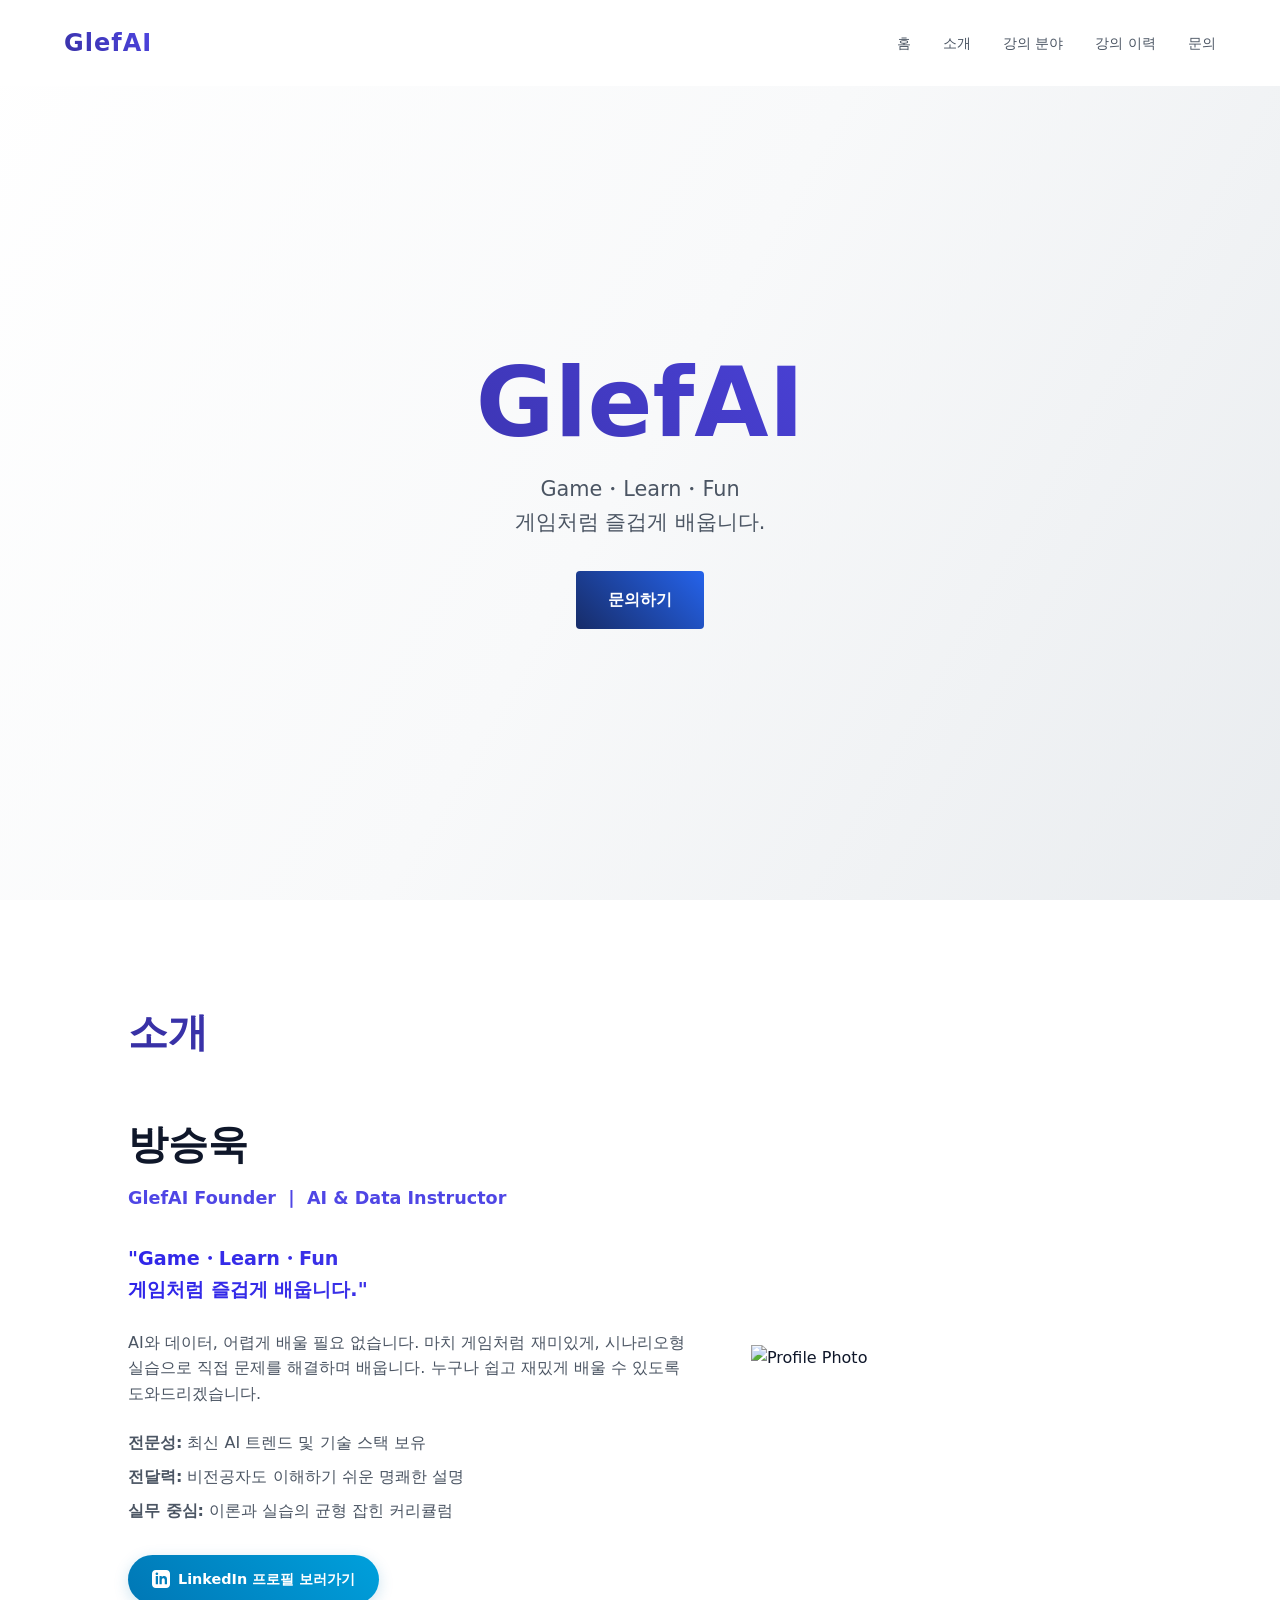
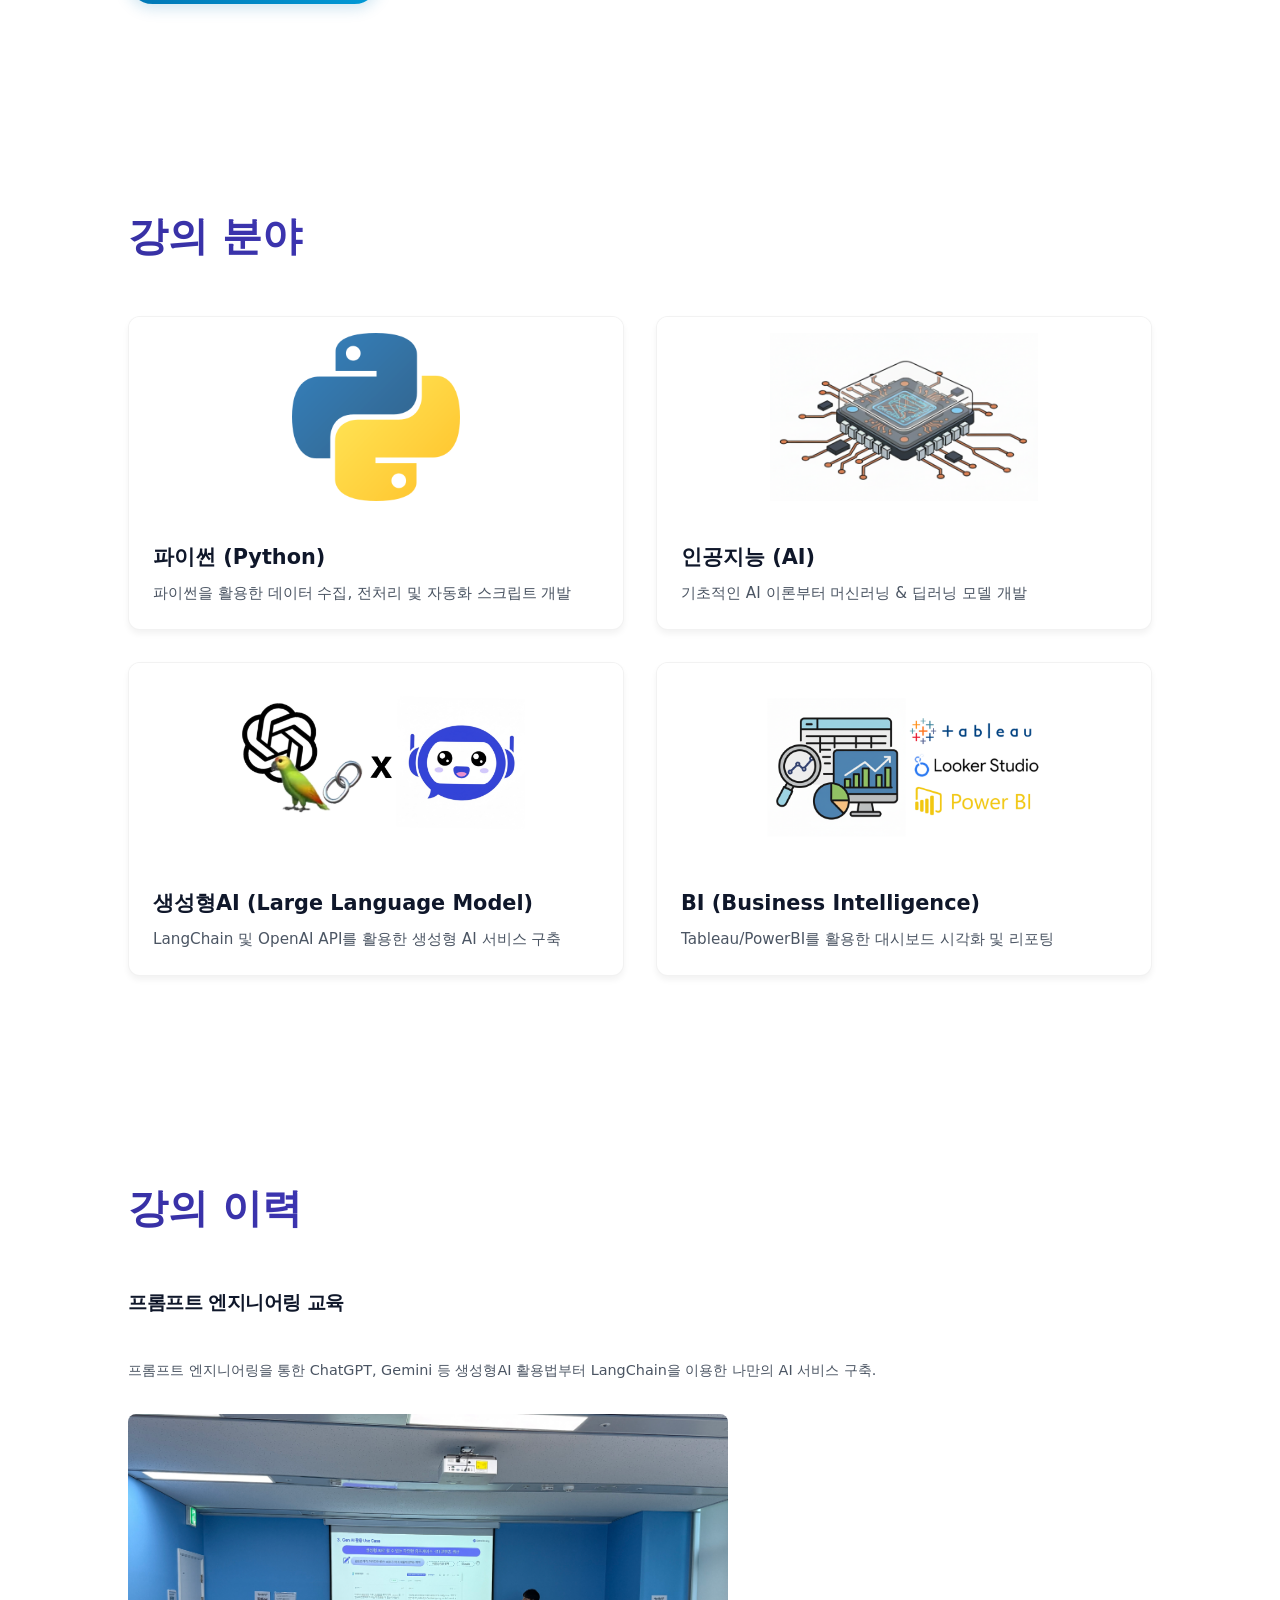
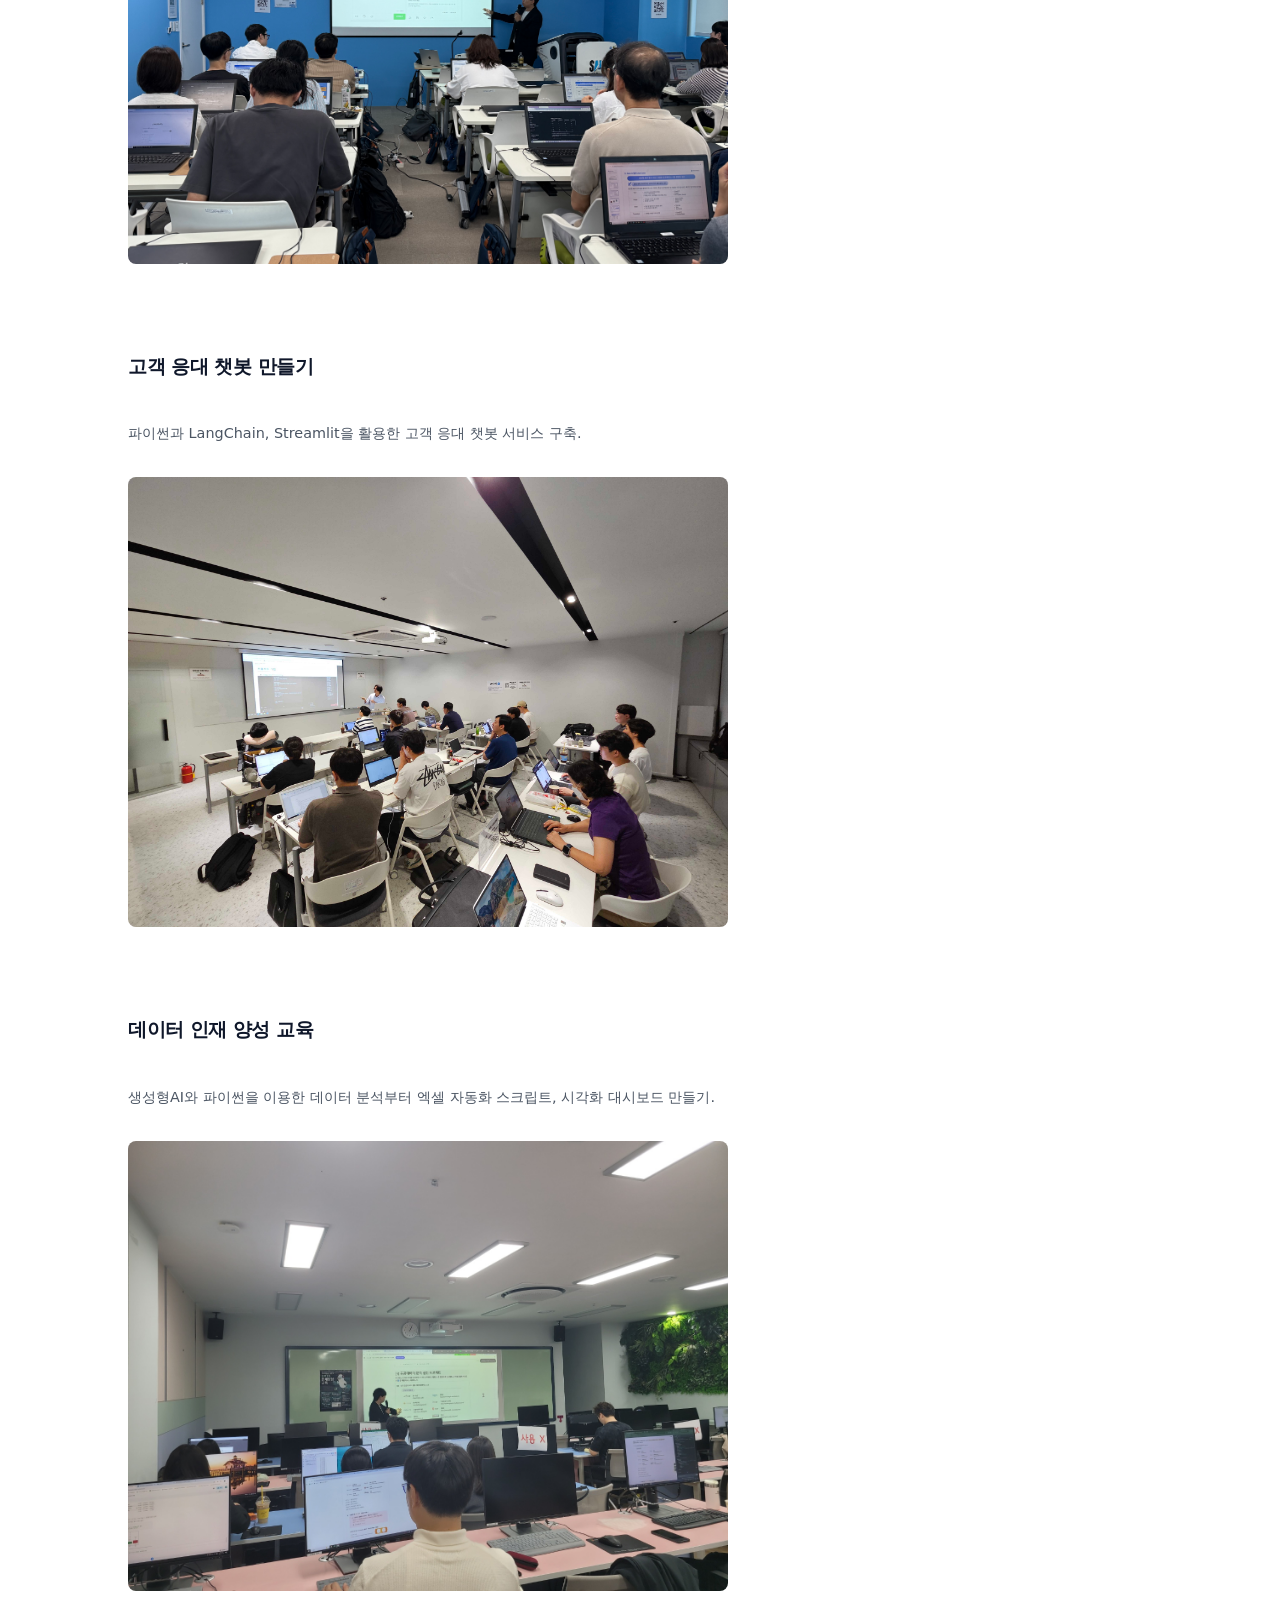
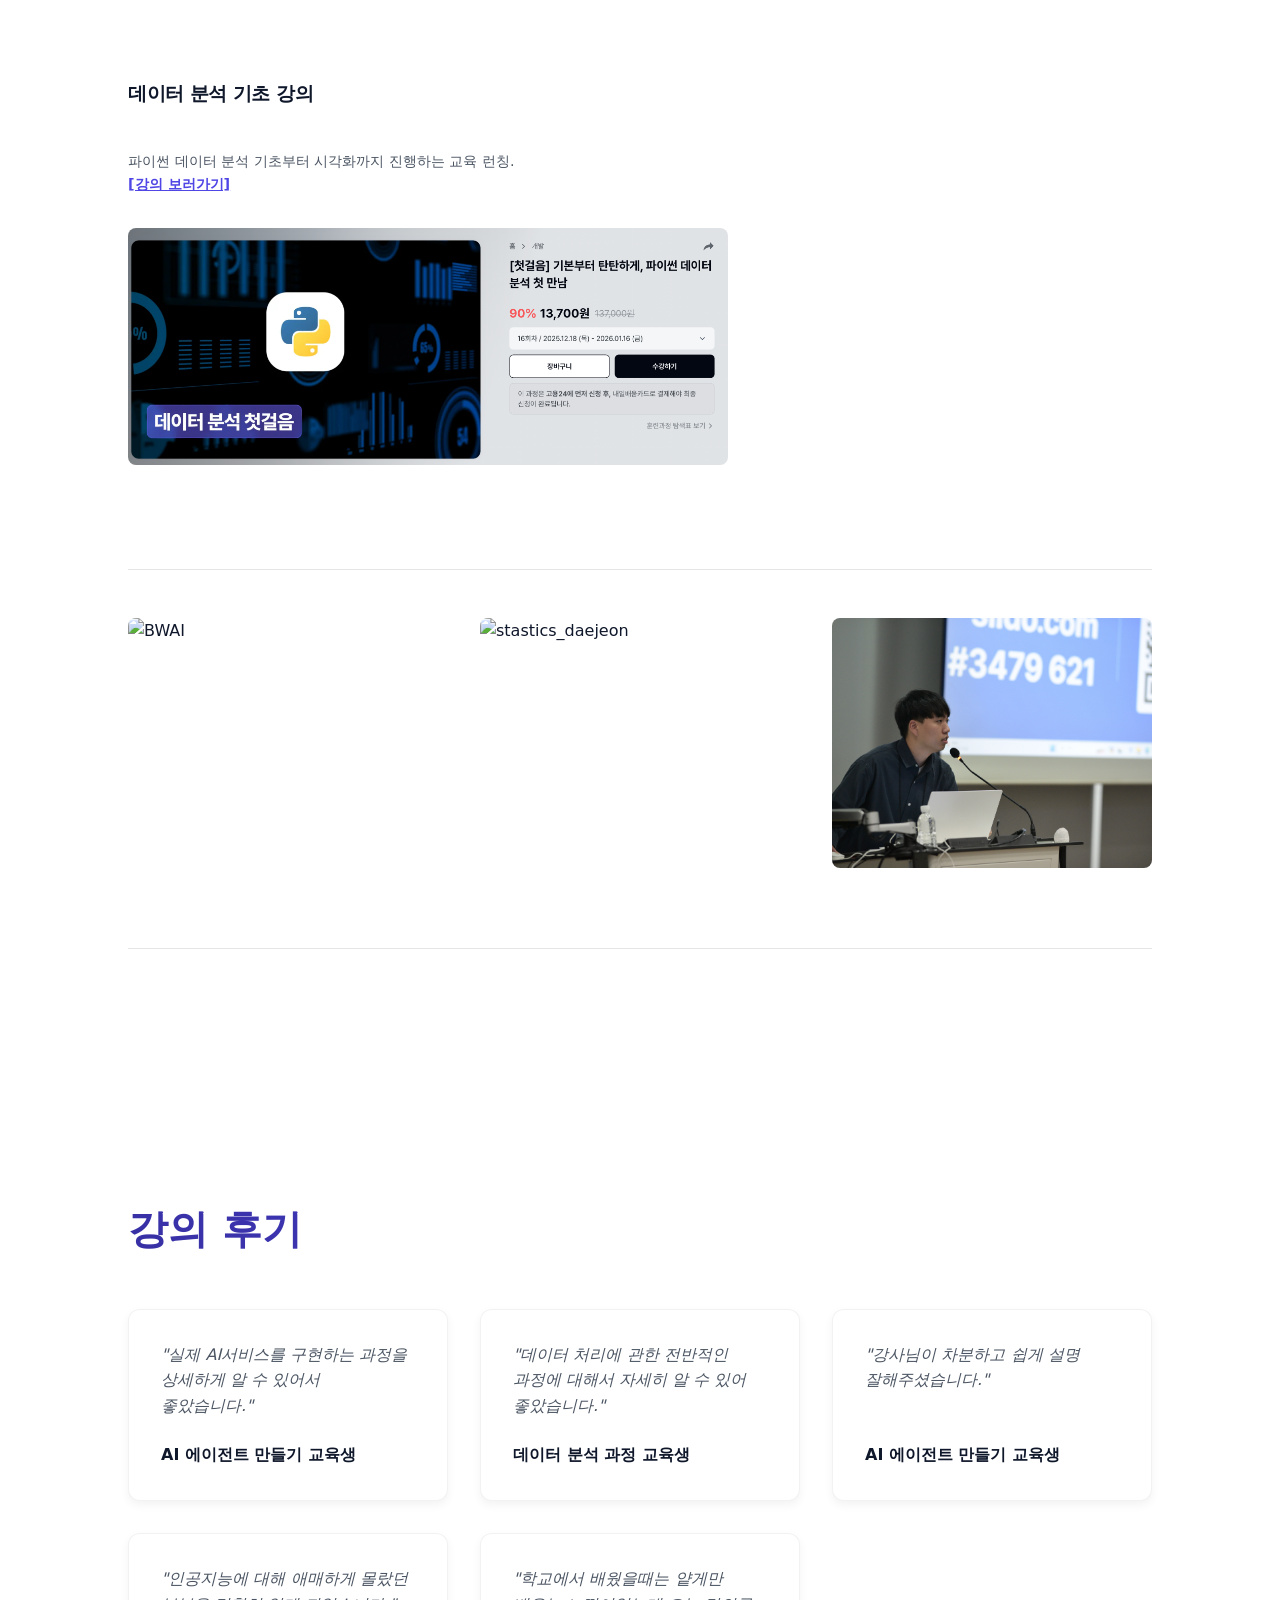
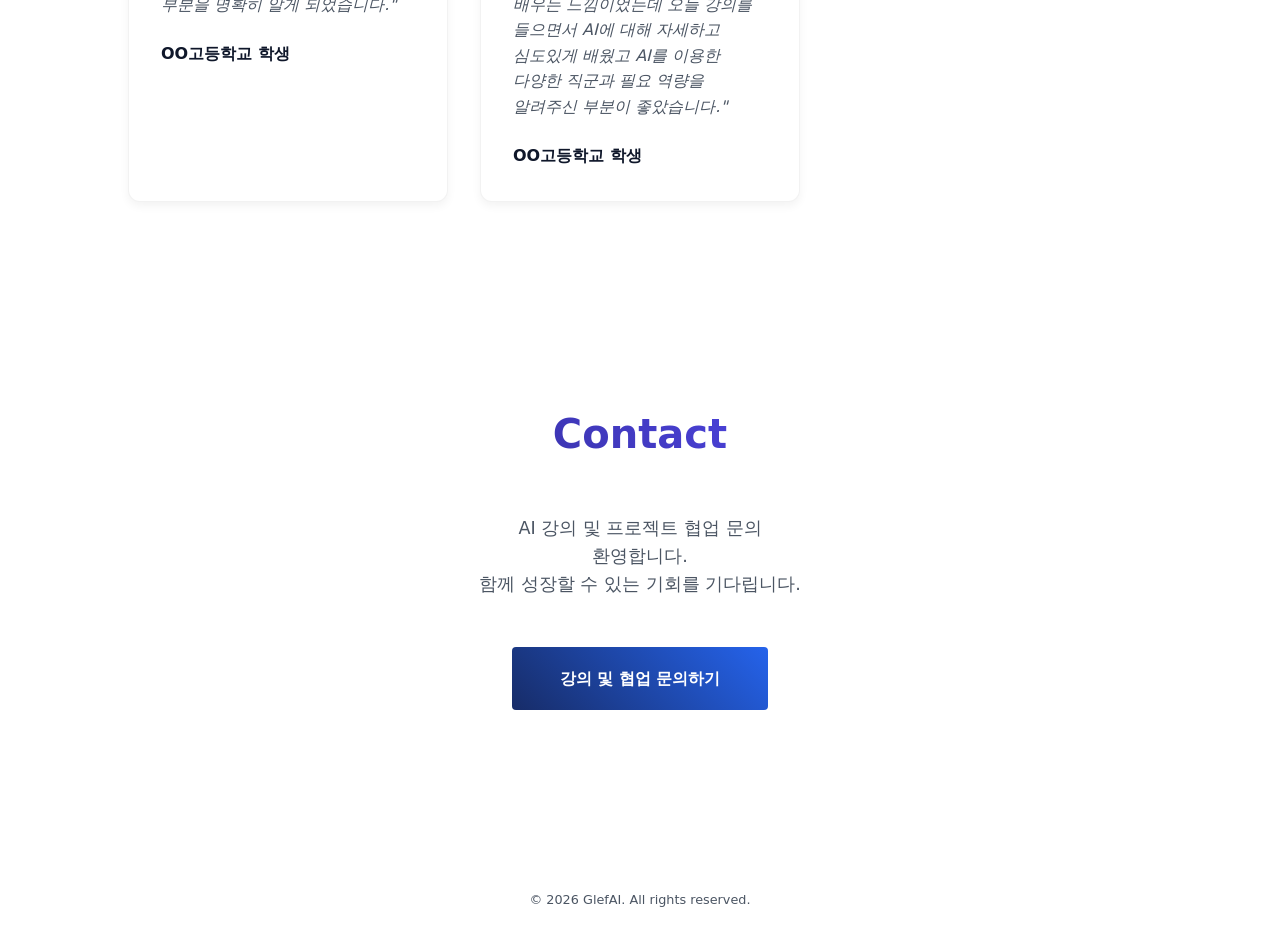
==== index.html @ 9a90dff4 "add GA" ====
<!DOCTYPE html>
<html lang="ko">

<head>
    <!-- Google Tag Manager -->
    <script>(function (w, d, s, l, i) {
            w[l] = w[l] || []; w[l].push({
                'gtm.start':
                    new Date().getTime(), event: 'gtm.js'
            }); var f = d.getElementsByTagName(s)[0],
                j = d.createElement(s), dl = l != 'dataLayer' ? '&l=' + l : ''; j.async = true; j.src =
                    'https://www.googletagmanager.com/gtm.js?id=' + i + dl; f.parentNode.insertBefore(j, f);
        })(window, document, 'script', 'dataLayer', 'GTM-KZHPDB22');</script>
    <!-- End Google Tag Manager -->
    <meta charset="UTF-8">
    <meta name="viewport" content="width=device-width, initial-scale=1.0">
    <meta name="description" content="Portfolio of a Creative Developer">
    <title>GlefAI</title>
    <link rel="stylesheet" as="style" crossorigin
        href="https://cdn.jsdelivr.net/gh/orioncactus/pretendard@v1.3.9/dist/web/static/pretendard.min.css" />
    <link rel="stylesheet" href="style.css">
</head>

<body>
    <!-- Google Tag Manager (noscript) -->
    <noscript><iframe src="https://www.googletagmanager.com/ns.html?id=GTM-KZHPDB22" height="0" width="0"
            style="display:none;visibility:hidden"></iframe></noscript>
    <!-- End Google Tag Manager (noscript) -->
    <nav class="navbar">
        <a href="#home" class="logo">GlefAI</a>
        <ul class="nav-links">
            <li><a href="#home">홈</a></li>
            <li><a href="#about">소개</a></li>
            <li><a href="#expertise">강의 분야</a></li>
            <li><a href="#courses">강의 이력</a></li>
            <li><a href="#contact">문의</a></li>
        </ul>
        <div class="hamburger">
            <span></span>
            <span></span>
            <span></span>
        </div>
    </nav>

    <!-- 1. Hero Section -->
    <header id="home" class="hero">
        <div class="hero-content">
            <!-- <span class="greeting">Welcome to GlefAI</span> -->
            <h1 class="name" style="font-size: clamp(3.5rem, 8vw, 6rem);">GlefAI</h1>
            <p class="tagline">Game・Learn・Fun<br>게임처럼 즐겁게 배웁니다.</p>
            <div class="hero-buttons">
                <a href="#contact" class="cta-button">문의하기</a>
            </div>
        </div>
    </header>

    <!-- 2. About Me -->
    <section id="about" class="section about">
        <div class="container">
            <h2 class="section-title">소개</h2>
            <div class="about-content">
                <div class="about-text">
                    <h3 style="font-size: 2.5rem; color: var(--text-color); margin-bottom: 0.5rem;">방승욱</h3>
                    <p style="color: var(--accent-color); font-weight: 600; font-size: 1.1rem; margin-bottom: 2rem;">
                        GlefAI Founder &nbsp;|&nbsp; AI & Data Instructor</p>
                    <p class="highlight">"Game・Learn・Fun<br>게임처럼 즐겁게 배웁니다."</p>
                    <p>AI와 데이터, 어렵게 배울 필요 없습니다. 마치 게임처럼 재미있게, 시나리오형 실습으로 직접 문제를 해결하며 배웁니다. 누구나 쉽고 재밌게 배울 수 있도록 도와드리겠습니다.
                    </p>
                    <ul class="strengths-list">
                        <li><strong>전문성:</strong> 최신 AI 트렌드 및 기술 스택 보유</li>
                        <li><strong>전달력:</strong> 비전공자도 이해하기 쉬운 명쾌한 설명</li>
                        <li><strong>실무 중심:</strong> 이론과 실습의 균형 잡힌 커리큘럼</li>
                    </ul>
                    <div style="margin-top: 2rem;">
                        <a href="https://www.linkedin.com/in/seung-uk-bang-6b744a2b3" target="_blank"
                            rel="noopener noreferrer" class="linkedin-btn">
                            <svg xmlns="http://www.w3.org/2000/svg" width="18" height="18" viewBox="0 0 24 24"
                                fill="currentColor">
                                <path
                                    d="M19 0h-14c-2.761 0-5 2.239-5 5v14c0 2.761 2.239 5 5 5h14c2.762 0 5-2.239 5-5v-14c0-2.761-2.238-5-5-5zm-11 19h-3v-11h3v11zm-1.5-12.268c-.966 0-1.75-.79-1.75-1.764s.784-1.764 1.75-1.764 1.75.79 1.75 1.764-.783 1.764-1.75 1.764zm13.5 12.268h-3v-5.604c0-3.368-4-3.113-4 0v5.604h-3v-11h3v1.765c1.396-2.586 7-2.777 7 2.476v6.759z" />
                            </svg>
                            LinkedIn 프로필 보러가기
                        </a>
                    </div>
                </div>
                <div class="about-profile-visual">
                    <img src="./images/profile.png" alt="Profile Photo" class="about-profile-photo">
                </div>
            </div>
        </div>
    </section>

    <!-- 3. Expertise / Skills -->
    <section id="expertise" class="section expertise">
        <div class="container">
            <h2 class="section-title">강의 분야</h2>
            <div class="expertise-grid">
                <div class="expertise-card">
                    <div class="expertise-image">
                        <img src="./images/python.png" alt="Python Icon" class="expertise-img">
                    </div>
                    <div class="expertise-content">
                        <h3>파이썬 (Python)</h3>
                        <p>파이썬을 활용한 데이터 수집, 전처리 및 자동화 스크립트 개발</p>
                    </div>
                </div>
                <div class="expertise-card">
                    <div class="expertise-image">
                        <img src="./images/ai.png" alt="AI Icon" class="expertise-img3">
                    </div>
                    <div class="expertise-content">
                        <h3>인공지능 (AI)</h3>
                        <p>기초적인 AI 이론부터 머신러닝 & 딥러닝 모델 개발</p>
                    </div>
                </div>
                <div class="expertise-card">
                    <div class="expertise-image">
                        <img src="./images/chatgptxlangchain.JPG" alt="LLM Icon" class="expertise-img2">
                    </div>
                    <div class="expertise-content">
                        <h3>생성형AI (Large Language Model)</h3>
                        <p>LangChain 및 OpenAI API를 활용한 생성형 AI 서비스 구축</p>
                    </div>
                </div>
                <div class="expertise-card">
                    <div class="expertise-image">
                        <img src="./images/bi.png" alt="BI Icon" class="expertise-img4">
                    </div>
                    <div class="expertise-content">
                        <h3>BI (Business Intelligence)</h3>
                        <p>Tableau/PowerBI를 활용한 대시보드 시각화 및 리포팅</p>
                    </div>
                </div>
            </div>

            <!-- <div class="expertise-stats">
                <div class="stat-item">
                    <span class="stat-number">20+</span>
                    <span class="stat-label">강의 횟수</span>
                </div>
                <div class="stat-item">
                    <span class="stat-number">400+</span>
                    <span class="stat-label">수강생 수</span>
                </div>
                <div class="stat-item">
                    <span class="stat-number">4.8 / 5.0</span>
                    <span class="stat-label">평균 강의 만족도</span>
                </div>
            </div> -->
        </div>
    </section>

    <!-- 4. Courses -->
    <section id="courses" class="section courses">
        <div class="container">
            <h2 class="section-title">강의 이력</h2>
            <div class="courses-list">
                <div class="course-item">
                    <div class="course-title-area">
                        <h3>프롬프트 엔지니어링 교육</h3>
                    </div>
                    <div class="course-desc-area">
                        <p>프롬프트 엔지니어링을 통한 ChatGPT, Gemini 등 생성형AI 활용법부터 LangChain을 이용한 나만의 AI 서비스 구축.</p>
                    </div>
                    <div class="course-image-area">
                        <img src="./images/course1_seoulAI.JPG" alt="seoulAI" class="course-img1">
                    </div>
                </div>
                <div class="course-item">
                    <div class="course-title-area">
                        <h3>고객 응대 챗봇 만들기</h3>
                    </div>
                    <div class="course-desc-area">
                        <p>파이썬과 LangChain, Streamlit을 활용한 고객 응대 챗봇 서비스 구축.</p>
                    </div>
                    <div class="course-image-area">
                        <img src="./images/course2_modu.JPG" alt="moduhaeu" class="course-img2">
                    </div>
                </div>
                <div class="course-item">
                    <div class="course-title-area">
                        <h3>데이터 인재 양성 교육</h3>
                    </div>
                    <div class="course-desc-area">
                        <p>생성형AI와 파이썬을 이용한 데이터 분석부터 엑셀 자동화 스크립트, 시각화 대시보드 만들기. </p>
                    </div>
                    <div class="course-image-area">
                        <img src="./images/course3_busan.jpeg" alt="busan" class="course-img3">
                    </div>
                </div>
                <div class="course-item">
                    <div class="course-title-area">
                        <h3>데이터 분석 기초 강의</h3>
                    </div>
                    <div class="course-desc-area">
                        <p>파이썬 데이터 분석 기초부터 시각화까지 진행하는 교육 런칭. <br><a href="https://class.modulabs.co.kr/classes/26"
                                target="_blank" rel="noopener noreferrer"
                                style="color: var(--accent-color); text-decoration: underline; font-weight: 600;">[강의
                                보러가기]</a>
                        </p>
                    </div>
                    <div class="course-image-area4">
                        <img src="./images/course4_DA.png" alt="DA" class="course-img4">
                    </div>
                </div>
            </div>

            <div class="other-lectures-separator" style="margin-top: 5rem; margin-bottom: 3rem; text-align: center;">
                <hr style="border: 0; height: 1px; background: rgba(0,0,0,0.1); margin-bottom: 3rem;">
                <!-- <h2 style="font-size: 1.8rem; color: var(--text-color);">사진</h2> -->
            </div>

            <!-- Media & Publications Content Merged -->
            <div class="media-grid">
                <div class="media-item">
                    <img src="./images/BWAI.PNG" alt="BWAI" class="gallery-photo">
                </div>
                <div class="media-item">
                    <img src="./images/stastics_daejeon.JPG" alt="stastics_daejeon" class="gallery-photo">
                </div>
                <div class="media-item">
                    <img src="./images/moducon2023.JPG" alt="moducon2023" class="gallery-photo">
                </div>
            </div>
        </div>
        <div class="other-lectures-separator" style="margin-top: 5rem; margin-bottom: 3rem; text-align: center;">
            <hr style="border: 0; height: 1px; background: rgba(0,0,0,0.1); margin-bottom: 3rem;">
        </div>
    </section>



    <!-- 5. Testimonials -->
    <section id="testimonials" class="section testimonials">
        <div class="container">
            <h2 class="section-title">강의 후기</h2>
            <div class="testimonials-grid">
                <div class="testimonial-card">
                    <p class="review-text">"실제 AI서비스를 구현하는 과정을 상세하게 알 수 있어서 좋았습니다."</p>
                    <div class="reviewer-info">
                        <strong>AI 에이전트 만들기 교육생 </strong>
                    </div>
                </div>
                <div class="testimonial-card">
                    <p class="review-text">"데이터 처리에 관한 전반적인 과정에 대해서 자세히 알 수 있어 좋았습니다."</p>
                    <div class="reviewer-info">
                        <strong> 데이터 분석 과정 교육생 </strong>
                    </div>
                </div>
                <div class="testimonial-card">
                    <p class="review-text">"강사님이 차분하고 쉽게 설명 잘해주셨습니다."</p>
                    <br>
                    <div class="reviewer-info">
                        <strong>AI 에이전트 만들기 교육생 </strong>
                    </div>
                </div>
                <div class="testimonial-card">
                    <p class="review-text">"인공지능에 대해 애매하게 몰랐던 부분을 명확히 알게 되었습니다."</p>
                    <div class="reviewer-info">
                        <strong>OO고등학교 학생</strong>
                    </div>
                </div>
                <div class="testimonial-card">
                    <p class="review-text">"학교에서 배웠을때는 얕게만 배우는 느낌이었는데 오늘 강의를 들으면서 AI에 대해 자세하고 심도있게 배웠고 AI를 이용한 다양한 직군과
                        필요
                        역량을 알려주신 부분이 좋았습니다."</p>
                    <div class="reviewer-info">
                        <strong>OO고등학교 학생</strong>
                    </div>
                </div>
            </div>
        </div>
    </section>

    <!-- 6. Contact / CTA -->
    <section id="contact" class="section contact">
        <div class="container">
            <h2 class="section-title">Contact</h2>
            <p class="contact-text">AI 강의 및 프로젝트 협업 문의 환영합니다.<br>함께 성장할 수 있는 기회를 기다립니다.</p>

            <div class="contact-action">
                <a href="https://docs.google.com/forms/d/e/1FAIpQLSdIDwSZdWMoYJ-mAC8Iu9I5dGSPRTM7CDxX0LsF2P-6CSBorg/viewform?usp=publish-editor"
                    class="contact-button" target="_blank" rel="noopener noreferrer">
                    강의 및 협업 문의하기
                </a>
            </div>

        </div>
        </div>
    </section>

    <footer>
        <p>&copy; 2026 GlefAI. All rights reserved.</p>
    </footer>

    <script src="script.js"></script>
</body>

</html>
---- style.css ----
:root {
    --bg-color: #ffffff;
    --text-color: #0f172a;
    --accent-color: #4F46E5;
    /* Indigo */
    --secondary-color: #4b5563;
    --card-bg: #ffffff;
    --nav-bg: rgba(255, 255, 255, 0.95);
    --font-main: 'Pretendard', -apple-system, BlinkMacSystemFont, system-ui, Roboto, 'Helvetica Neue', 'Segoe UI', 'Apple SD Gothic Neo', 'Malgun Gothic', 'Apple Color Emoji', 'Segoe UI Emoji', 'Segoe UI Symbol', sans-serif;
    --transition: all 0.3s ease-in-out;
}

* {
    margin: 0;
    padding: 0;
    box-sizing: border-box;
}

html {
    scroll-behavior: smooth;
}

body {
    font-family: var(--font-main);
    background: linear-gradient(120deg, #ffffff 0%, #f8f9fa 50%, #e9ecef 100%);
    background-attachment: fixed;
    /* Ensures gradient covers full scroll */
    color: var(--text-color);
    line-height: 1.6;
    word-break: keep-all;
    overflow-x: hidden;
}

a {
    text-decoration: none;
    color: inherit;
    transition: var(--transition);
}

ul {
    list-style: none;
}

/* Navbar */
.navbar {
    position: fixed;
    top: 0;
    width: 100%;
    padding: 1.5rem 5%;
    display: flex;
    justify-content: space-between;
    align-items: center;
    background: var(--nav-bg);
    backdrop-filter: blur(10px);
    z-index: 1000;
    transition: var(--transition);
}

.logo {
    font-size: 1.5rem;
    font-weight: 800;
    background: linear-gradient(45deg, #3730A3, #4F46E5);
    background-clip: text;
    -webkit-background-clip: text;
    -webkit-text-fill-color: transparent;
    letter-spacing: 1px;
}

.nav-links {
    display: flex;
    gap: 2rem;
}

.nav-links a {
    font-size: 0.9rem;
    font-weight: 500;
    color: var(--secondary-color);
}

.nav-links a:hover {
    color: var(--accent-color);
}

.hamburger {
    display: none;
    cursor: pointer;
}

.hamburger span {
    display: block;
    width: 25px;
    height: 3px;
    background-color: var(--accent-color);
    margin: 5px 0;
    transition: var(--transition);
}

/* Hero Section */
.hero {
    min-height: 100vh;
    display: flex;
    align-items: center;
    justify-content: center;
    padding: 80px 10% 0;
    gap: 2rem;
    position: relative;
    text-align: center;
}

.hero-content {
    flex: none;
    width: 100%;
    max-width: 800px;
    z-index: 1;
}

.greeting {
    background: linear-gradient(45deg, #4F46E5, #818CF8);
    background-clip: text;
    -webkit-background-clip: text;
    -webkit-text-fill-color: transparent;
    font-size: 1.2rem;
    font-weight: 600;
    margin-bottom: 1rem;
    display: block;
}

.name {
    font-size: clamp(2.5rem, 5vw, 4rem);
    font-weight: 700;
    line-height: 1.1;
    margin-bottom: 1rem;
    background: linear-gradient(45deg, #3730A3, #4F46E5);
    background-clip: text;
    -webkit-background-clip: text;
    -webkit-text-fill-color: transparent;
}

.tagline {
    font-size: clamp(1rem, 2vw, 1.3rem);
    color: var(--secondary-color);
    margin-bottom: 2rem;
}

.cta-button {
    display: inline-block;
    padding: 1rem 2rem;
    background: linear-gradient(45deg, #172c68, #2563eb);
    color: #ffffff;
    border: none;
    border-radius: 4px;
    font-weight: 600;
    transition: var(--transition);
}

.cta-button:hover {
    transform: translateY(-2px);
    background: linear-gradient(45deg, #0a0f1c, #1d4ed8);
    box-shadow: 0 5px 15px rgba(0, 0, 0, 0.2);
}

.hero-buttons {
    display: flex;
    justify-content: center;
    gap: 1rem;
}

.linkedin-btn {
    display: inline-flex;
    align-items: center;
    gap: 0.5rem;
    padding: 0.8rem 1.5rem;
    background: linear-gradient(45deg, #0077b5, #00a0dc);
    color: #ffffff;
    text-decoration: none;
    border-radius: 50px;
    font-weight: 600;
    font-size: 0.9rem;
    transition: var(--transition);
    box-shadow: 0 4px 15px rgba(0, 119, 181, 0.2);
}

.linkedin-btn:hover {
    transform: translateY(-3px);
    box-shadow: 0 8px 20px rgba(0, 119, 181, 0.4);
    background: linear-gradient(45deg, #00669c, #0077b5);
    color: #ffffff;
}

.cta-button.primary {
    background-color: var(--accent-color);
    color: white;
    border: none;
}

.cta-button.primary:hover {
    background-color: #5a4ad1;
}

.cta-button.secondary {
    background-color: transparent;
    color: var(--accent-color);
    border: 1px solid var(--accent-color);
}

.cta-button.secondary:hover {
    background-color: rgba(108, 92, 231, 0.1);
}

.hero-visual {
    flex: 1;
    display: flex;
    justify-content: flex-end;
    align-items: center;
    z-index: 1;
}

.profile-image-container {
    width: 100%;
    max-width: 400px;
    height: auto;
    /* Allow natural height */
    max-height: 500px;
    overflow: visible;
    /* Allow image to stand out if needed */
    position: relative;
    /* Remove border and shadow for blending effect */
    mask-image: linear-gradient(to bottom, black 80%, transparent 100%);
    -webkit-mask-image: linear-gradient(to bottom, black 80%, transparent 100%);
}

.profile-photo {
    width: 100%;
    height: 100%;
    object-fit: cover;
    /* Removed border-radius and shadow for seamless blending */
}

.profile-image-container:hover .profile-photo {
    transform: translateY(-5px);
    /* Subtle lift instead of scale */
}

/* Sections */
.section {
    padding: clamp(60px, 8vw, 100px) 10%;
}

.container {
    max-width: 1200px;
    margin: 0 auto;
    width: 100%;
}

.section-title {
    font-size: clamp(1.8rem, 4vw, 2.5rem);
    margin-bottom: 3rem;
    display: flex;
    align-items: center;
    background: linear-gradient(45deg, #3730A3, #4F46E5);
    background-clip: text;
    -webkit-background-clip: text;
    -webkit-text-fill-color: transparent;
}

.contact .section-title {
    justify-content: center;
}

.contact .section-title::after {
    display: none;
}

.section-title::after {
    content: "";
    display: block;
    width: 200px;
    height: 1px;
    background: var(--card-bg);
    margin-left: 20px;
}

/* About */
.about-content {
    display: grid;
    grid-template-columns: 2fr 1.4fr;
    gap: 50px;
    align-items: center;
}

.about-profile-visual {
    width: 100%;
    margin: 0 auto;
}

.about-profile-photo {
    width: 100%;
    object-fit: contain;
    display: block;
}

.about-text p {
    margin-bottom: 1.5rem;
    color: var(--secondary-color);
}

/* About Highlights */
.highlight {
    font-size: 1.2rem;
    font-weight: 700;
    background: linear-gradient(45deg, #2d23e9, #4F46E5);
    background-clip: text;
    -webkit-background-clip: text;
    -webkit-text-fill-color: transparent;
    margin-bottom: 1rem;
}

.strengths-list {
    margin: 1.5rem 0;
}

.strengths-list li {
    margin-bottom: 0.5rem;
    color: var(--secondary-color);
}

.location-info {
    font-weight: 600;
    color: var(--text-color);
    margin-top: 1rem;
}

/* Expertise */
.expertise-grid {
    display: grid;
    grid-template-columns: repeat(2, 1fr);
    gap: 2rem;
}

.expertise-card {
    background-color: var(--card-bg);
    border-radius: 12px;
    overflow: hidden;
    box-shadow: 0 4px 6px rgba(0, 0, 0, 0.05);
    transition: var(--transition);
    border: 1px solid rgba(0, 0, 0, 0.05);
}

.expertise-card:hover {
    transform: translateY(-5px);
    box-shadow: 0 10px 20px rgba(0, 0, 0, 0.1);
}

.expertise-image {
    width: 100%;
    height: 200px;
    background-color: var(--card-bg);
}

.expertise-img,
.expertise-img2,
.expertise-img3,
.expertise-img4 {
    width: 100%;
    height: 100%;
    padding: 1rem;
    object-fit: contain;
    display: block;
    margin: 0 auto;
}

.expertise-img-placeholder {
    width: 100%;
    height: 100%;
    background-image: linear-gradient(45deg, #dfe6e9 25%, #f1f2f6 25%, #f1f2f6 50%, #dfe6e9 50%, #dfe6e9 75%, #f1f2f6 75%, #f1f2f6 100%);
    background-size: 20px 20px;
}

.expertise-content {
    padding: 1.5rem;
}

.expertise-content h3 {
    font-size: 1.3rem;
    margin-bottom: 0.5rem;
    color: var(--text-color);
}

.expertise-content p {
    color: var(--secondary-color);
    font-size: 0.95rem;
    line-height: 1.5;
}

.expertise-stats {
    display: flex;
    justify-content: space-between;
    margin-top: 4rem;
    padding-top: 3rem;
    border-top: 1px solid rgba(0, 0, 0, 0.08);
}

.stat-item {
    text-align: center;
    flex: 1;
}

.stat-number {
    display: block;
    font-size: clamp(1.8rem, 4vw, 2.5rem);
    font-weight: 700;
    background: linear-gradient(45deg, #3730A3, #4F46E5);
    background-clip: text;
    -webkit-background-clip: text;
    -webkit-text-fill-color: transparent;
    margin-bottom: 0.5rem;
}

.stat-label {
    font-size: 1.1rem;
    color: var(--secondary-color);
    font-weight: 500;
}

/* Courses */
.courses-list {
    display: flex;
    flex-direction: column;
    gap: 2.5rem;
}

#courses .section-title {
    margin-bottom: 1.5rem;
}

.course-item {
    display: flex;
    justify-content: space-between;
    align-items: center;
    padding: 1.5rem 0;
    /* Increase vertical spacing */
    flex-direction: column;
    /* Stack elements vertically */
    align-items: flex-start;
    /* Align left */
    gap: 2rem;
}

.course-item:last-child {
    border-bottom: none;
}

.course-item:hover {
    transform: translateX(10px);
    /* Slide right instead of lift */
    box-shadow: none;
    border-color: rgba(0, 0, 0, 0.08);
    /* Keep border color */
    background-color: transparent;
}

.course-item:hover .course-title-area h3 {
    color: var(--accent-color);
    /* Highlight title on hover */
}

.course-title-area {
    width: 100%;
    flex: none;
    padding-right: 0;
}

.course-title-area h3 {
    font-size: 1.2rem;
    /* Slightly larger for list view */
    color: var(--text-color);
    margin-bottom: 0.5rem;
    font-weight: 600;
    /* Modern semi-bold */
    letter-spacing: -0.5px;
    /* Tighten tracking for modern look */
    transition: var(--transition);
}

.course-desc-area {
    width: 100%;
    flex: none;
    padding-right: 0;
}

.course-desc-area p {
    color: var(--secondary-color);
    margin: 0;
    font-size: 0.9rem;
    line-height: 1.6;
}

.course-image-area {
    width: 100%;
}

.course-image-area4 {
    width: 100%;
}

.course-img1,
.course-img2,
.course-img3,
.course-img4 {
    width: 100%;
    max-width: 600px;
    height: auto;
    display: block;
    margin-left: 0;
    margin-right: auto;
    border-radius: 8px;
    /* Added rounding to polish */
}

.course-img-placeholder {
    width: 100%;
    height: 200px;
    /* Larger image area */
    background-color: #dfe6e9;
    border-radius: 12px;
    background-image: linear-gradient(45deg, #dfe6e9 25%, #f1f2f6 25%, #f1f2f6 50%, #dfe6e9 50%, #dfe6e9 75%, #f1f2f6 75%, #f1f2f6 100%);
    background-size: 20px 20px;
    /* Blurred edges effect */
    box-shadow: inset 0 0 20px 10px #ffffff;
    mask-image: linear-gradient(to bottom, black 80%, transparent 100%);
    -webkit-mask-image: linear-gradient(to bottom, black 80%, transparent 100%);
}

.project-card {
    background-color: var(--card-bg);
    border-radius: 8px;
    overflow: hidden;
    box-shadow: 0 4px 6px rgba(0, 0, 0, 0.05);
    transition: var(--transition);
    cursor: pointer;
}

.project-card:hover {
    transform: translateY(-10px);
    box-shadow: 0 10px 20px rgba(0, 0, 0, 0.1);
}

.project-image {
    height: 200px;
    background-color: #dfe6e9;
    /* Placeholder color */
    background-image: linear-gradient(45deg, #dfe6e9 25%, #f1f2f6 25%, #f1f2f6 50%, #dfe6e9 50%, #dfe6e9 75%, #f1f2f6 75%, #f1f2f6 100%);
    background-size: 20px 20px;
}

.project-info {
    padding: 2rem;
}

.project-info h3 {
    margin-bottom: 1rem;
    color: var(--text-color);
}

.project-info p {
    color: var(--secondary-color);
    margin-bottom: 1.5rem;
    font-size: 0.9rem;
}

.course-tag {
    display: inline-block;
    background-color: #ffeaa7;
    color: #d63031;
    font-size: 0.7rem;
    font-weight: 700;
    padding: 0.2rem 0.5rem;
    border-radius: 4px;
    margin-top: 1rem;
    text-transform: uppercase;
}



/* Media */
.media-grid {
    display: grid;
    grid-template-columns: repeat(auto-fit, minmax(300px, 1fr));
    gap: 2rem;
}

.media-item {
    background: var(--card-bg);
    border-radius: 8px;
    overflow: hidden;
    transition: var(--transition);
}

.media-item:hover {
    transform: translateY(-5px);
    box-shadow: 0 10px 20px rgba(0, 0, 0, 0.1);
}

.gallery-photo {
    width: 100%;
    height: 250px;
    object-fit: cover;
    display: block;
    transition: var(--transition);
}

.media-item:hover .gallery-photo {
    transform: scale(1.05);
}

.text-link {
    color: var(--accent-color);
    font-weight: 600;
    margin-top: 1rem;
    display: inline-block;
}

/* Testimonials */
.testimonials-grid {
    display: grid;
    grid-template-columns: repeat(auto-fit, minmax(280px, 1fr));
    gap: 2rem;
}

.testimonial-card {
    background: var(--card-bg);
    padding: 2rem;
    border-radius: 12px;
    box-shadow: 0 4px 10px rgba(0, 0, 0, 0.05);
    border: 1px solid rgba(0, 0, 0, 0.05);
}

.review-text {
    font-style: italic;
    color: var(--secondary-color);
    margin-bottom: 1.5rem;
}

.reviewer-info strong {
    display: block;
    color: var(--text-color);
}

.reviewer-info span {
    font-size: 0.8rem;
    color: var(--secondary-color);
}

/* Contact Form Placeholder */
.contact-form-placeholder {
    max-width: 500px;
    margin: 0 auto 3rem;
    text-align: left;
}

.form-group {
    margin-bottom: 1rem;
}

.form-group input,
.form-group textarea {
    width: 100%;
    padding: 1rem;
    border: 1px solid #e0e0e0;
    border-radius: 4px;
    background: #fdfdfd;
    color: var(--text-color);
    font-family: inherit;
}

.form-group textarea {
    height: 120px;
    resize: none;
}

/* Contact */
.contact {
    text-align: center;
    max-width: 600px;
    margin: 0 auto;
}

.contact-text {
    color: var(--secondary-color);
    margin-bottom: 3rem;
    font-size: 1.1rem;
}

.contact-button {
    display: inline-block;
    padding: 1.2rem 3rem;
    background: linear-gradient(45deg, #172c68, #2563eb);
    color: #ffffff;
    border: none;
    border-radius: 4px;
    font-weight: 600;
    margin-bottom: 3rem;
    transition: var(--transition);
}

.contact-button:hover {
    background: linear-gradient(45deg, #0a0f1c, #1d4ed8);
    transform: translateY(-2px);
    box-shadow: 0 5px 15px rgba(0, 0, 0, 0.2);
}

.social-links {
    display: flex;
    justify-content: center;
    gap: 2rem;
}

.social-links a {
    color: var(--secondary-color);
}

.social-links a:hover {
    color: var(--accent-color);
}

/* Footer */
footer {
    text-align: center;
    padding: 2rem;
    color: var(--secondary-color);
    font-size: 0.8rem;
}

/* Responsive */
@media (max-width: 1024px) {
    .about-content {
        display: flex;
        flex-direction: column-reverse;
        gap: 40px;
    }

    .about-profile-visual {
        max-width: 500px;
    }
}

@media (max-width: 768px) {
    .navbar {
        padding: 1rem 5%;
    }

    .nav-links {
        display: none;
        /* Mobile menu implementation needed if requested */
    }

    .hamburger {
        display: block;
    }

    .hero {
        padding: 100px 5% 50px;
        flex-direction: column;
        justify-content: center;
        text-align: center;
        gap: 3rem;
    }

    .hero-content {
        margin-bottom: 0;
    }

    .hero-buttons {
        justify-content: center;
    }

    .hero-visual {
        justify-content: center;
        margin-top: 0;
    }

    .profile-image-container {
        max-width: 300px;
        aspect-ratio: 1 / 1;
        margin: 0 auto;
    }

    .section {
        padding: clamp(50px, 8vw, 80px) 5%;
    }

    .course-item {
        flex-direction: column;
        align-items: flex-start;
        gap: 1.5rem;
        padding: 2rem 0;
    }

    .course-title-area,
    .course-desc-area,
    .course-image-area {
        width: 100%;
        padding-right: 0;
        flex: none;
    }

    .course-img-placeholder {
        width: 100%;
        height: 150px;
    }

    .expertise-grid {
        grid-template-columns: 1fr;
    }

    .expertise-stats {
        flex-direction: column;
        gap: 2rem;
    }
}

@media (max-width: 480px) {
    .cta-button {
        padding: 0.8rem 1.5rem;
        font-size: 0.9rem;
    }

    .profile-image-container {
        max-width: 250px;
    }

    .gallery-photo {
        height: 200px;
    }
}
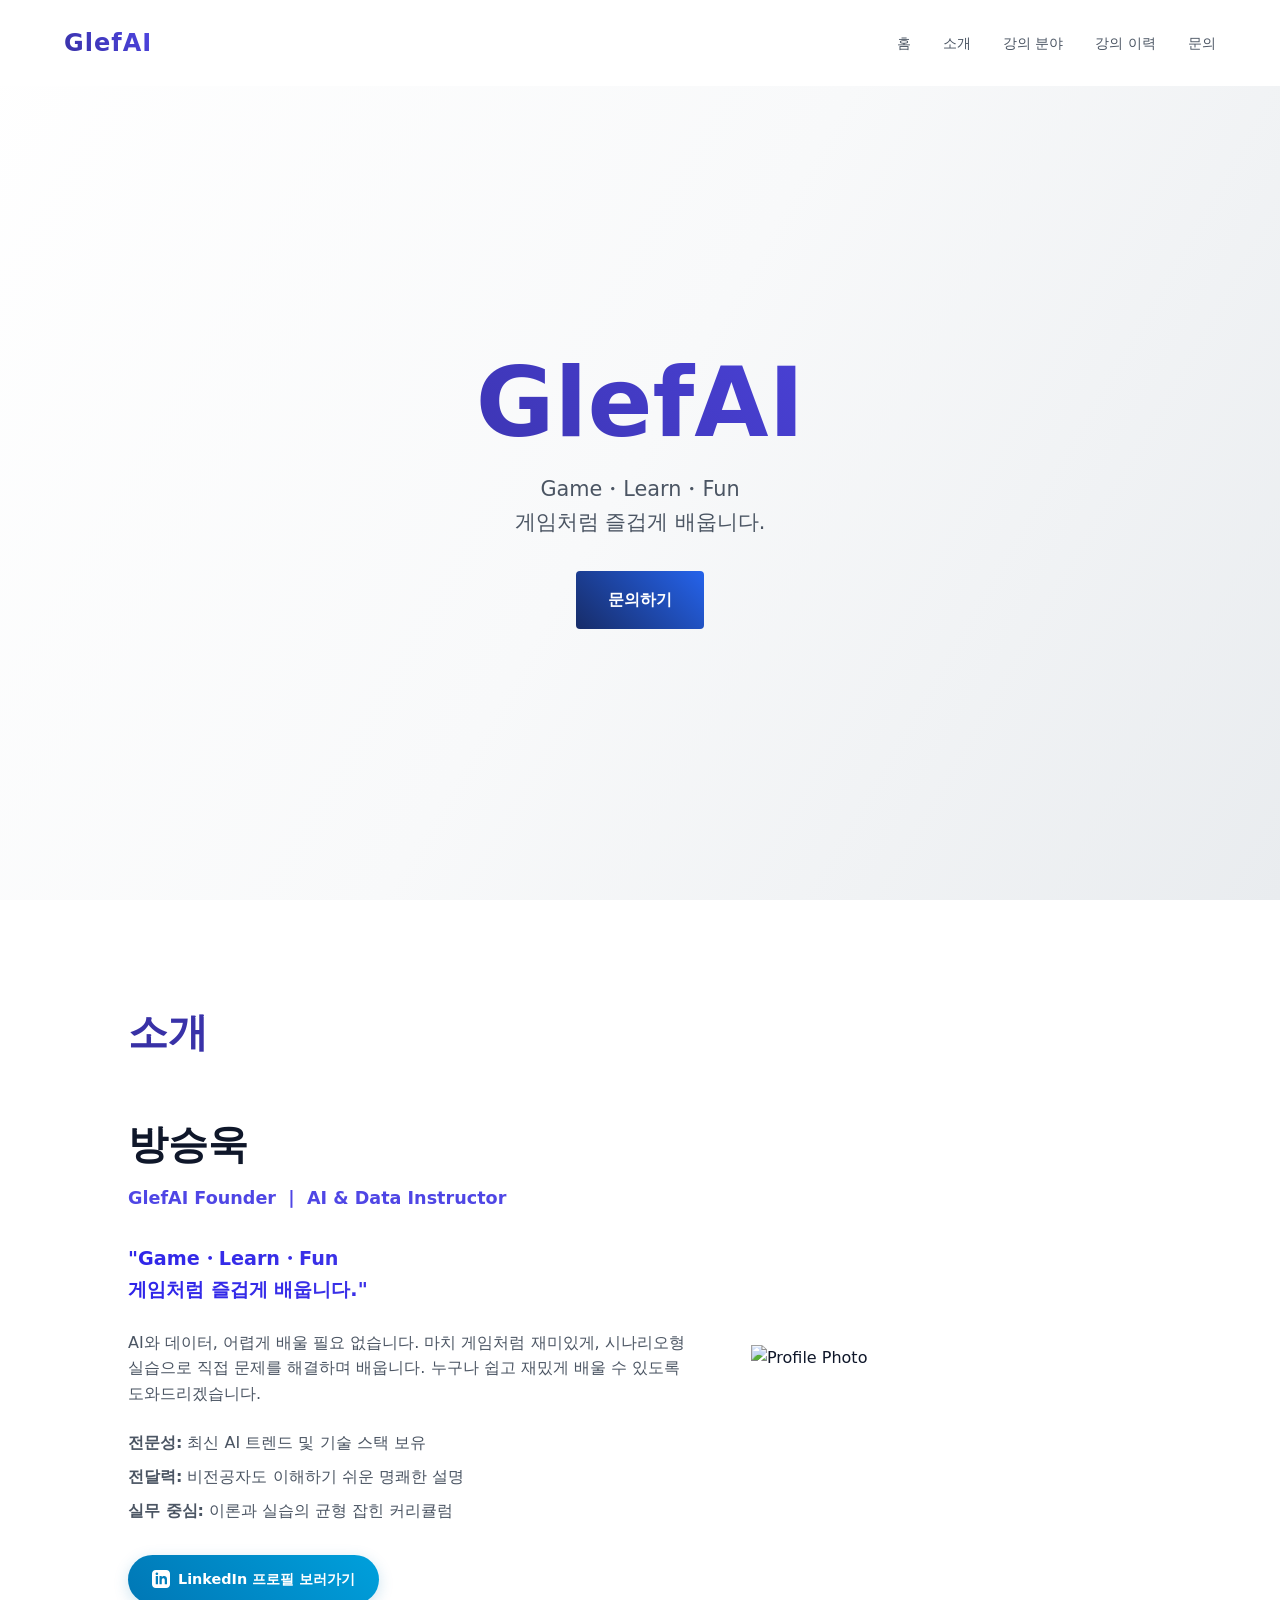
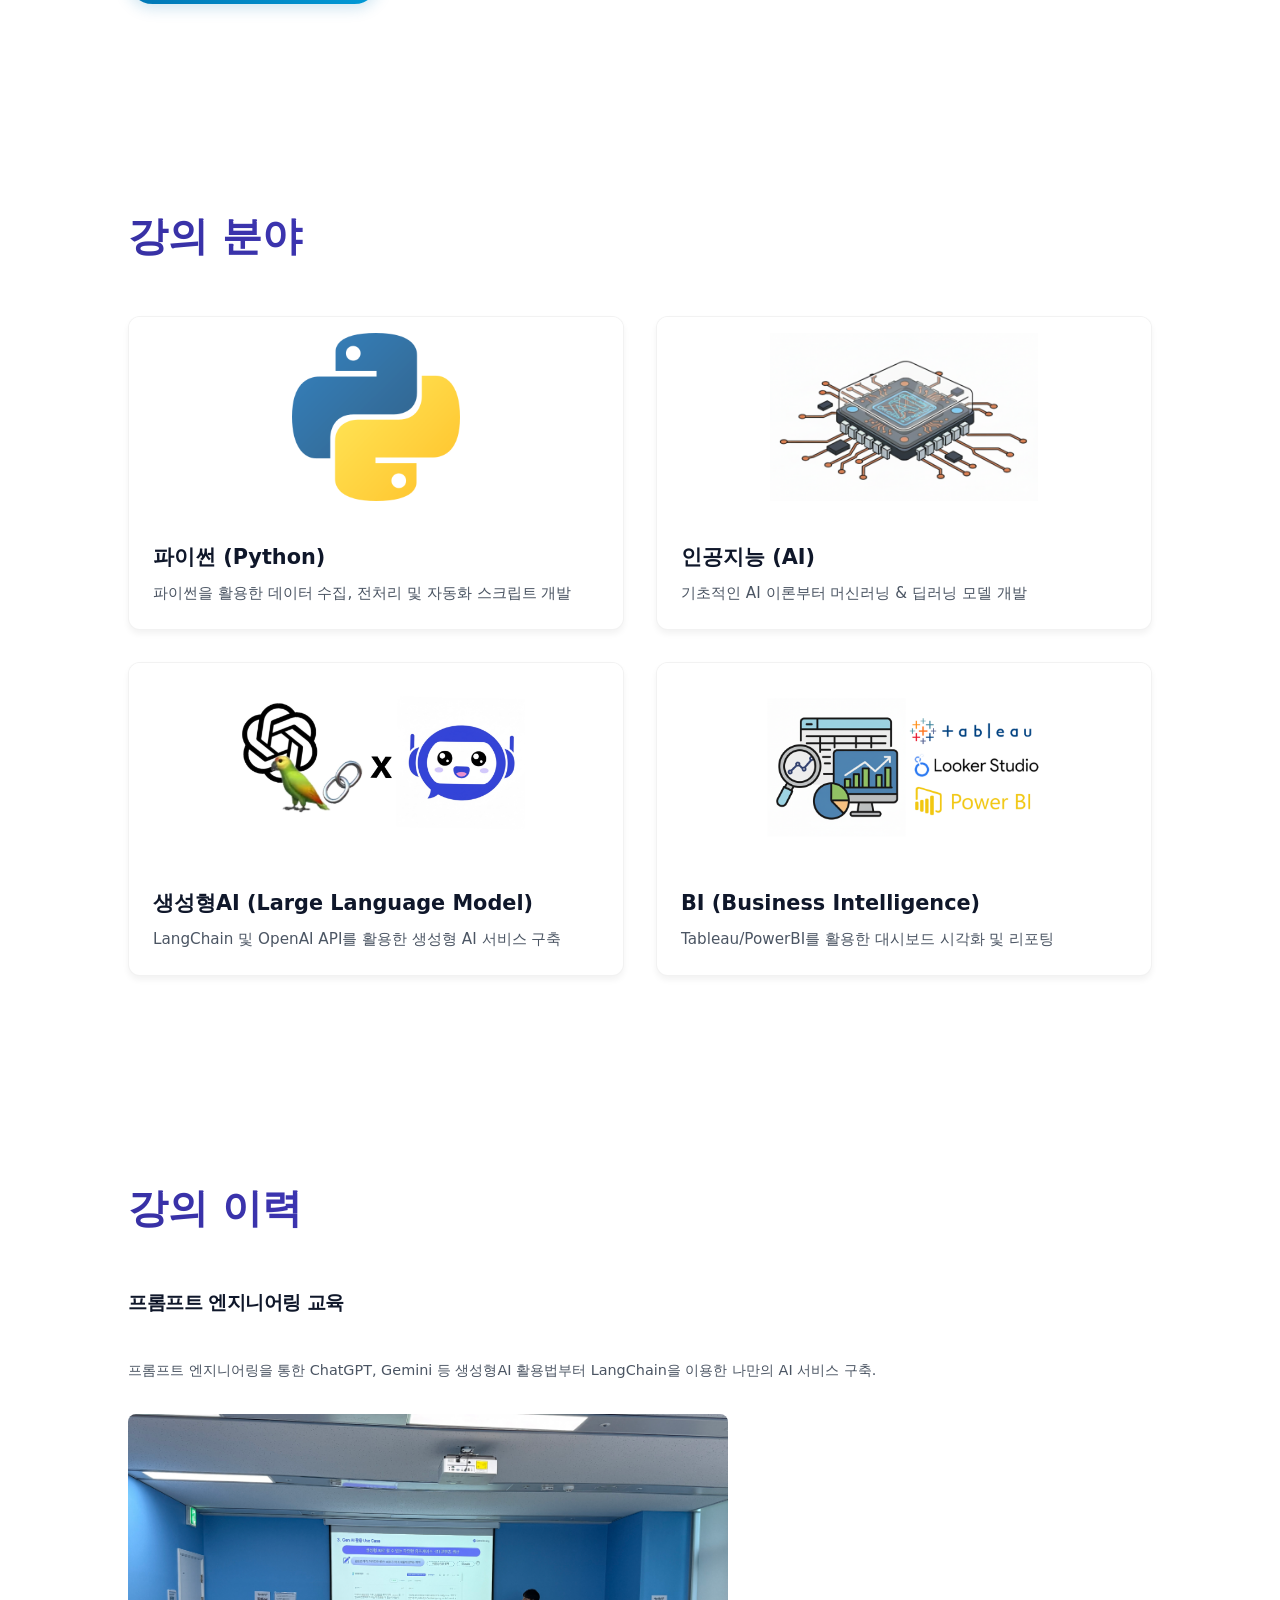
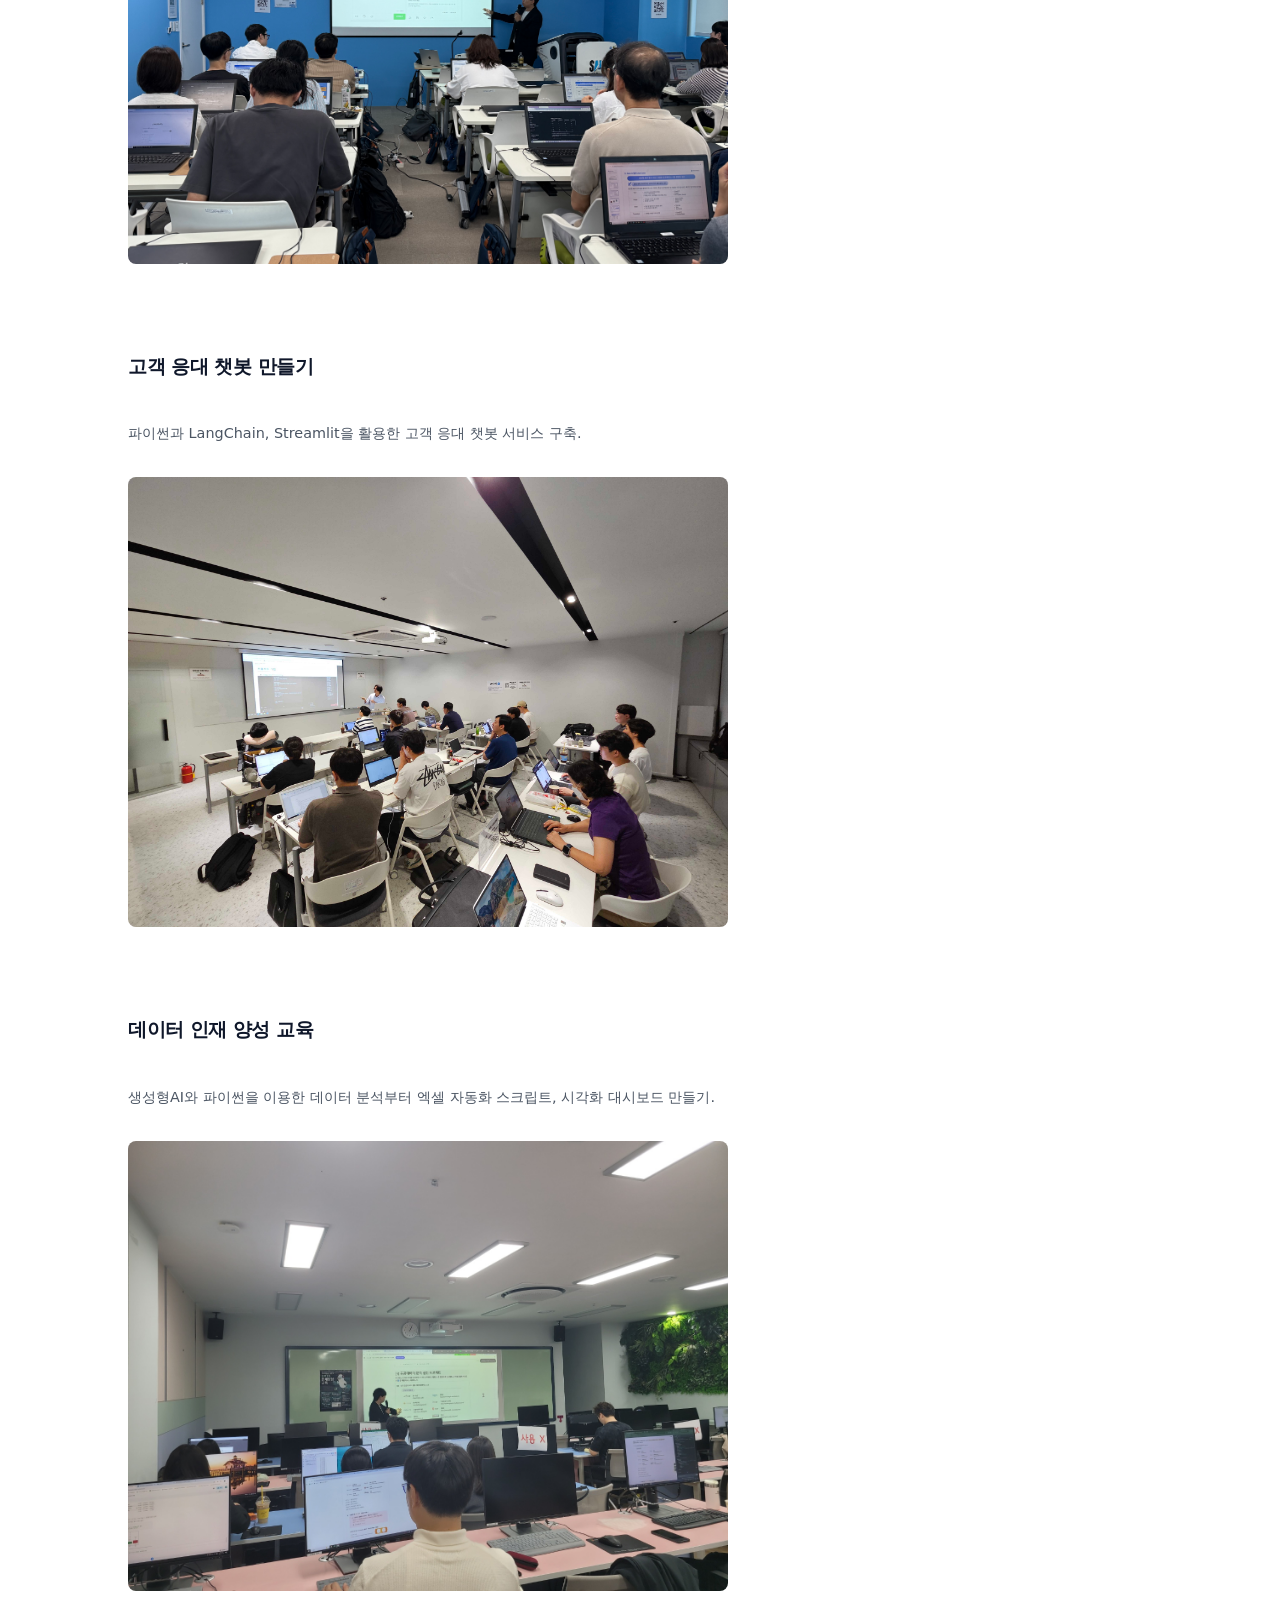
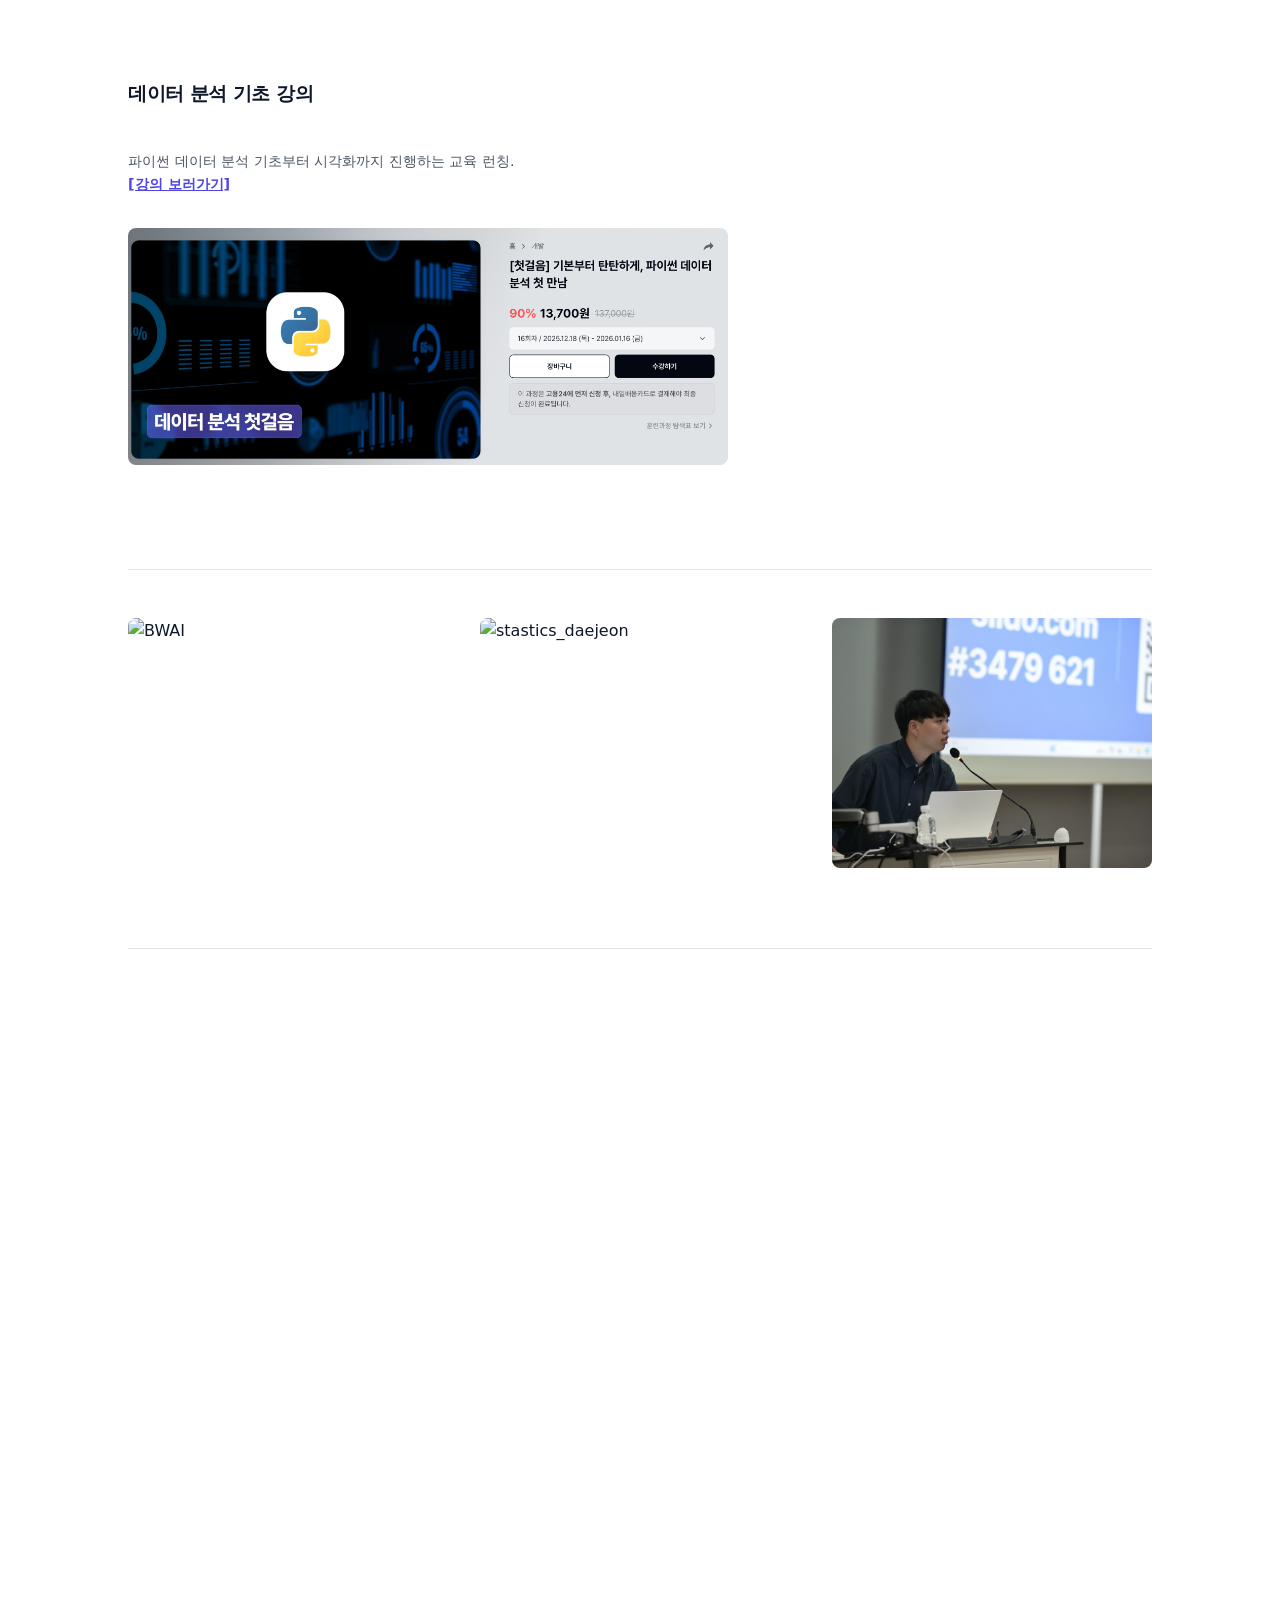
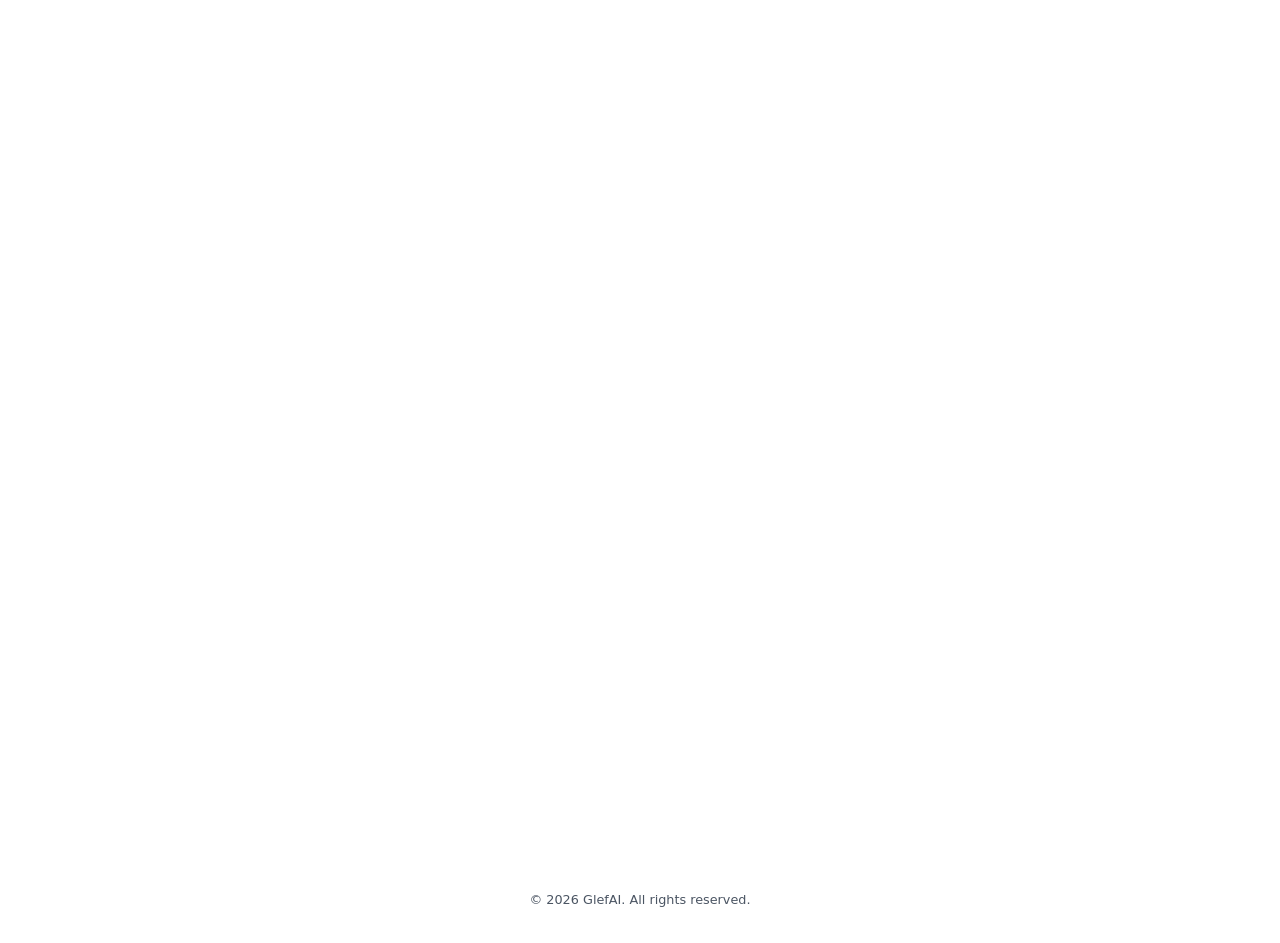
==== commit 0c352a47: "add SEO" ====
--- a/index.html
+++ b/index.html
@@ -12,6 +12,16 @@
                     'https://www.googletagmanager.com/gtm.js?id=' + i + dl; f.parentNode.insertBefore(j, f);
         })(window, document, 'script', 'dataLayer', 'GTM-KZHPDB22');</script>
     <!-- End Google Tag Manager -->
+    <title>GlefAI | 방승욱 AI & Data Instructor</title>
+    <meta name="description" content="게임처럼 즐겁게 배우는 AI 교육. GlefAI 방승욱의 강의 포트폴리오. AI, 파이썬, 데이터 분석, LLM 강의 문의 환영합니다.">
+    <meta name="keywords" content="AI 강의, 데이터 분석 강의, 파이썬 강의, LangChain, 방승욱, GlefAI">
+    <meta name="author" content="방승욱">
+
+    <!-- SNS 공유용 -->
+    <meta property="og:title" content="GlefAI | 방승욱 AI & Data Instructor">
+    <meta property="og:description" content="게임처럼 즐겁게 배우는 AI 교육. 누구나 쉽고 재밌게 배울 수 있도록 도와드립니다.">
+    <meta property="og:url" content="https://ukbang.github.io">
+    <meta property="og:type" content="website">
     <meta charset="UTF-8">
     <meta name="viewport" content="width=device-width, initial-scale=1.0">
     <meta name="description" content="Portfolio of a Creative Developer">
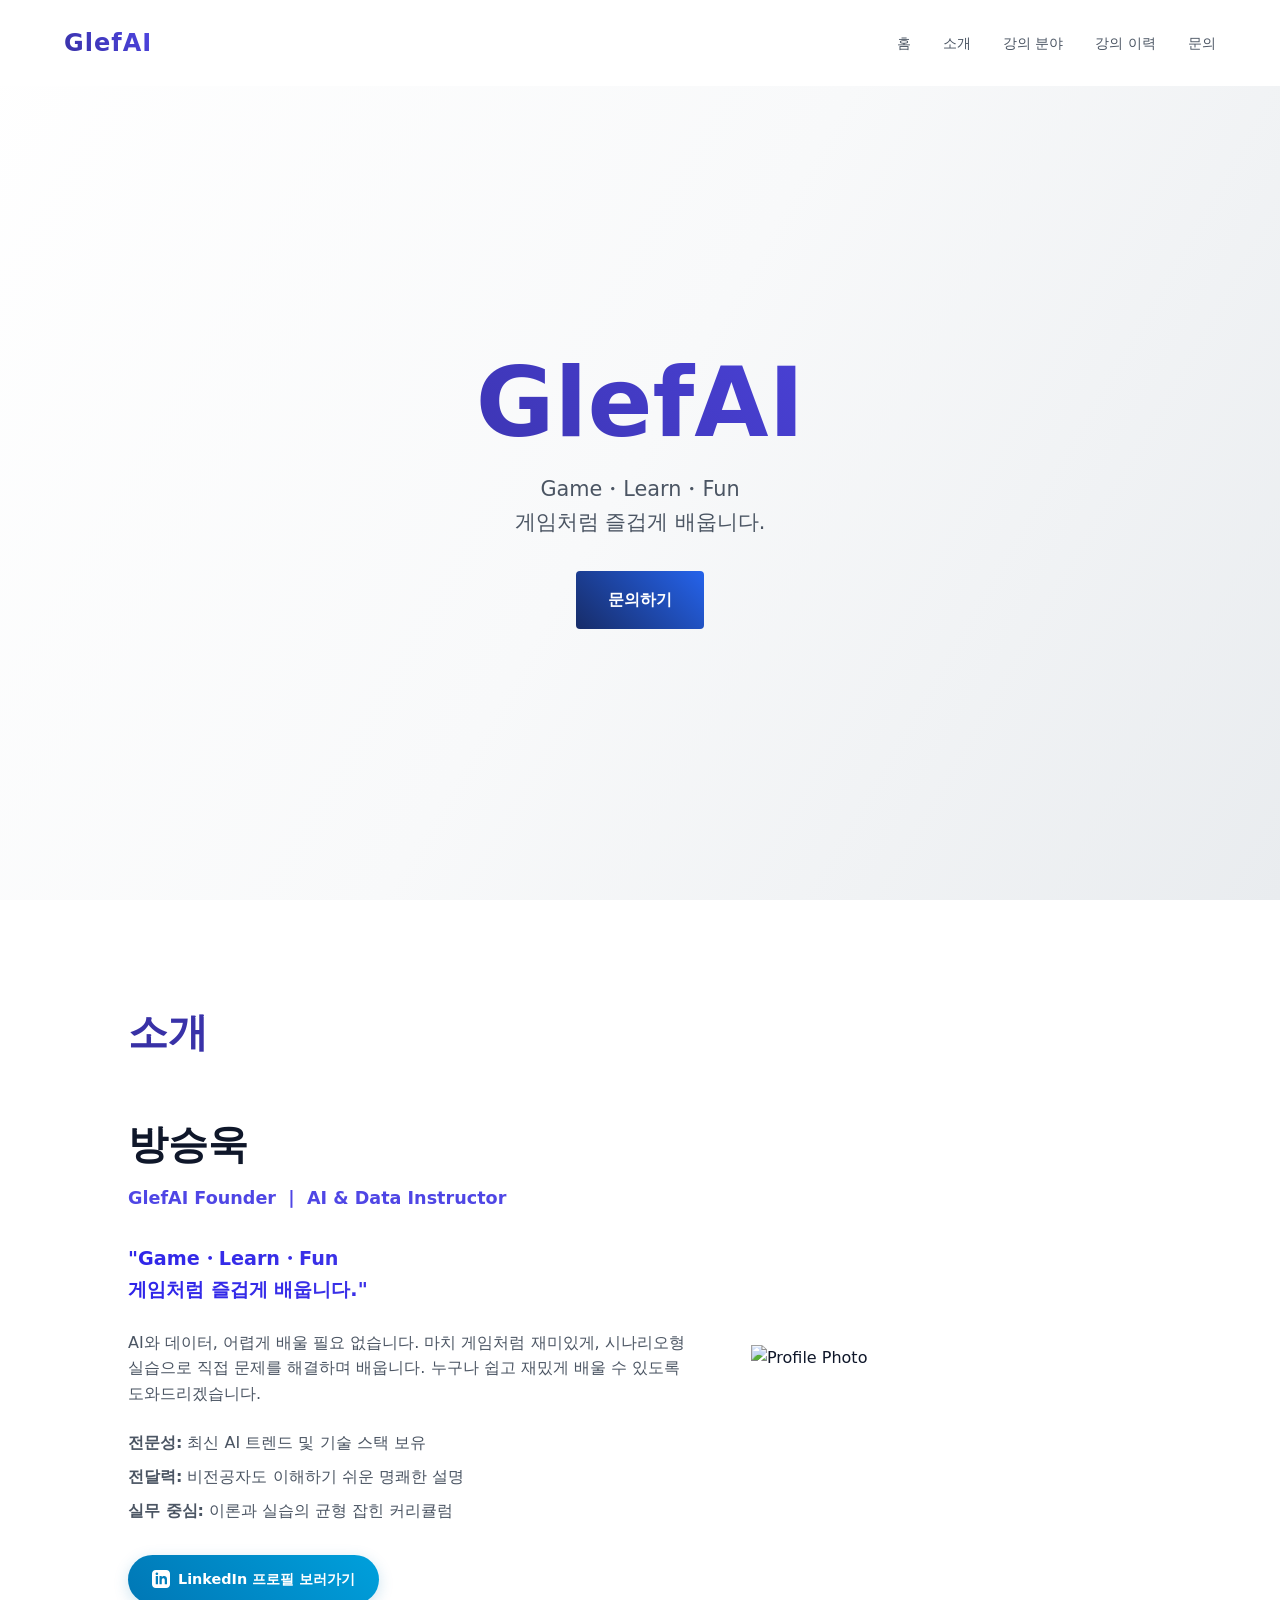
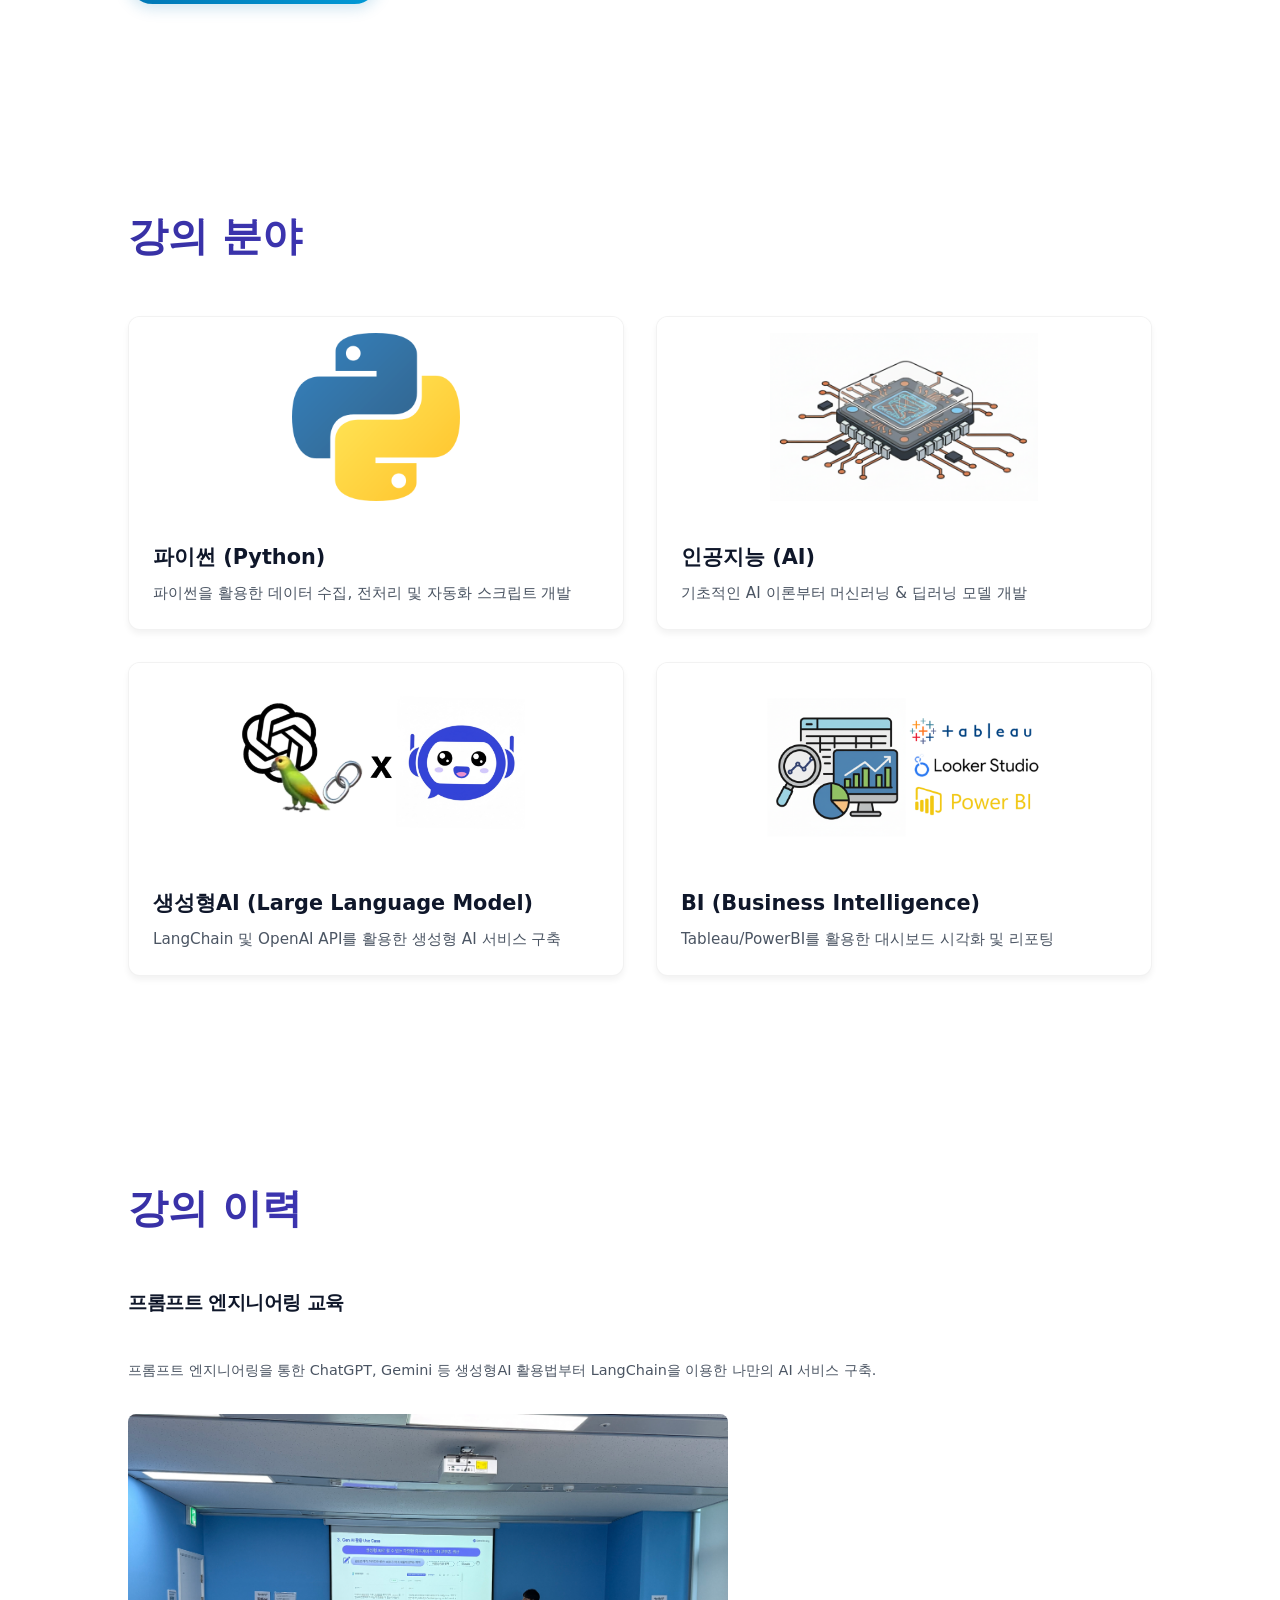
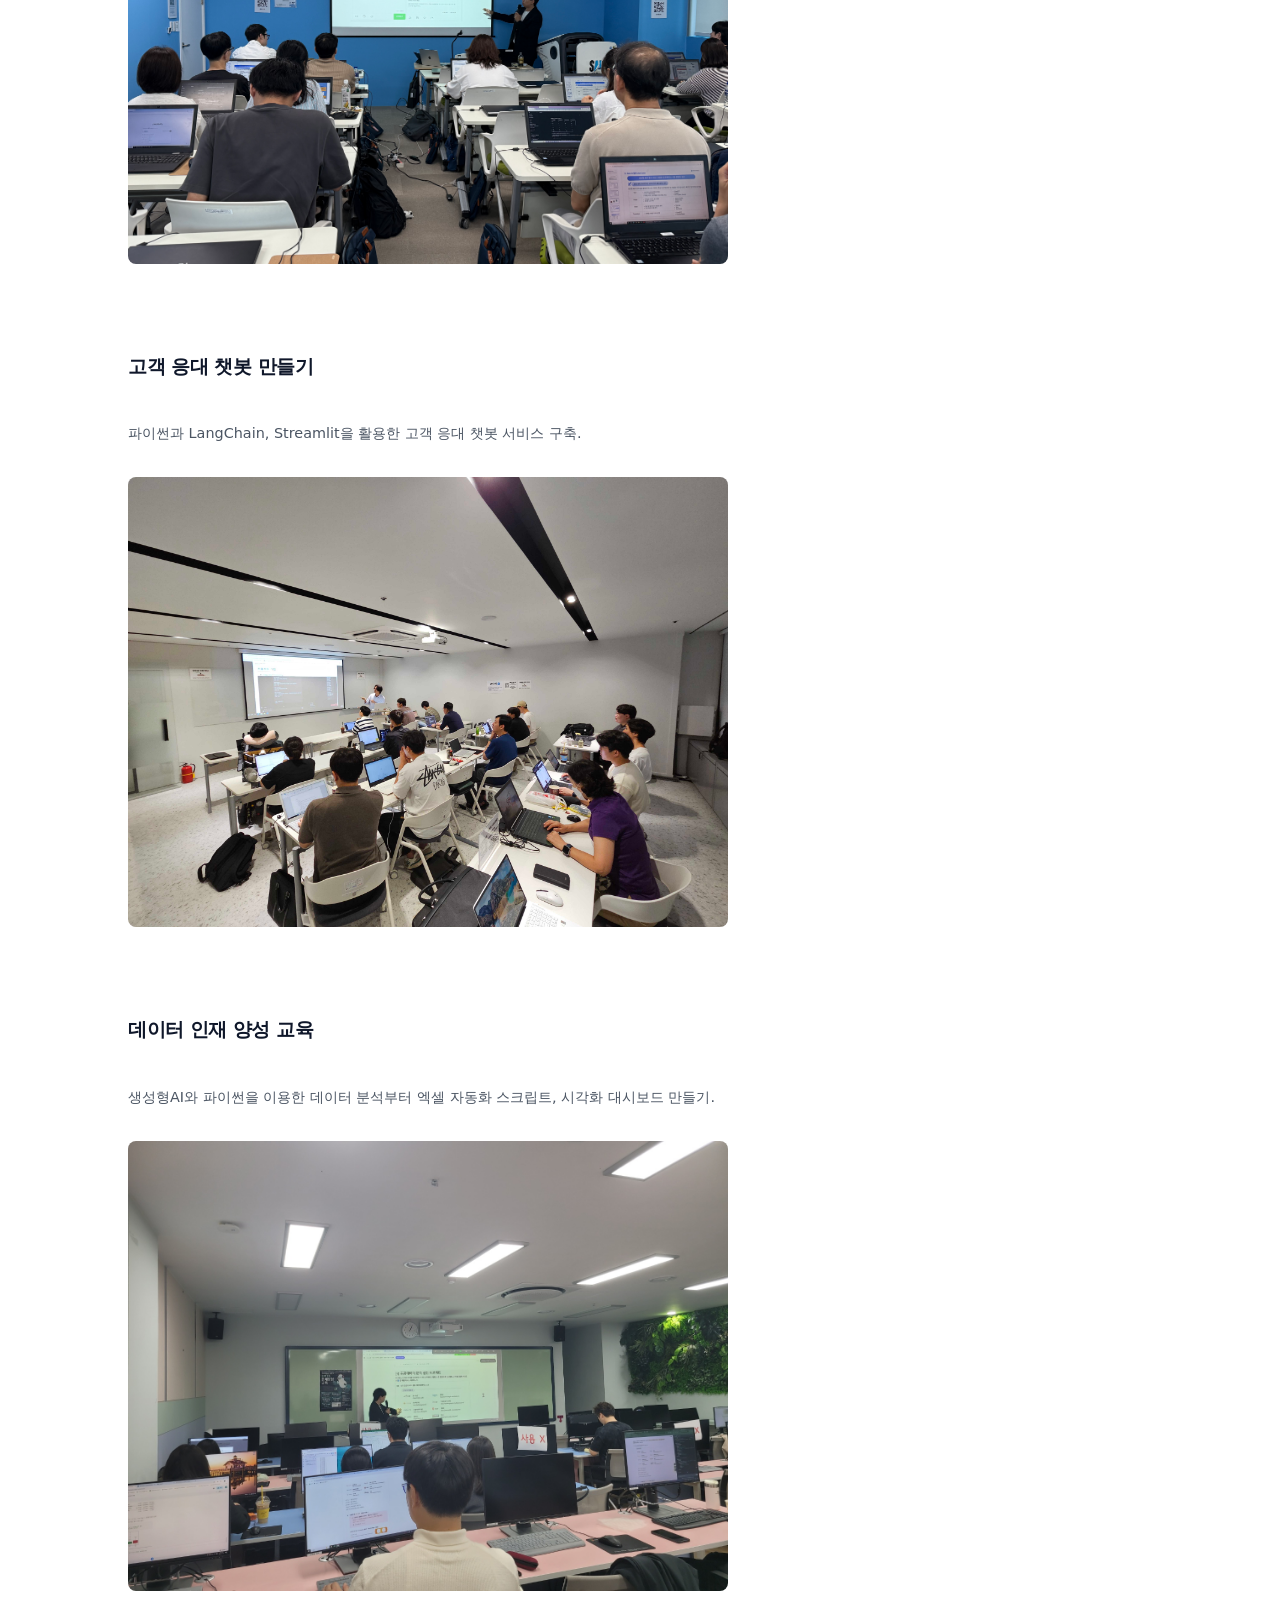
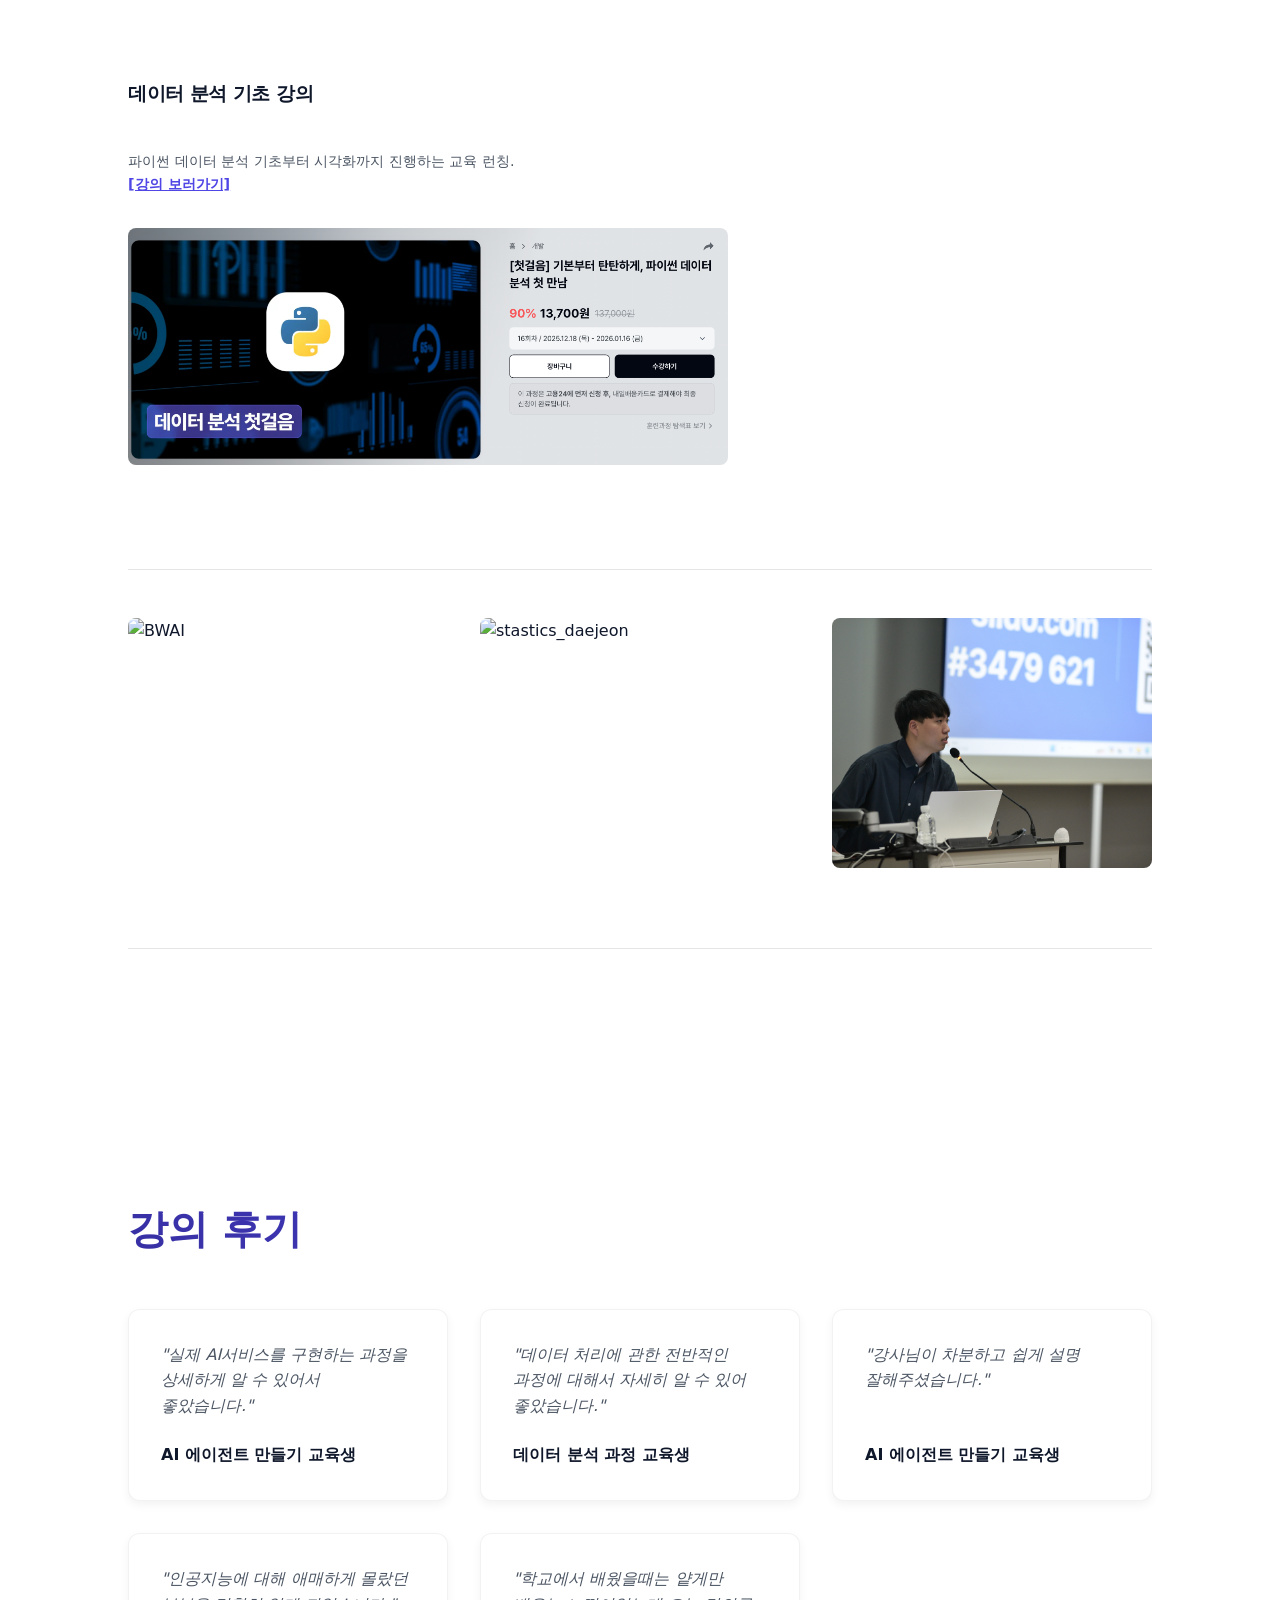
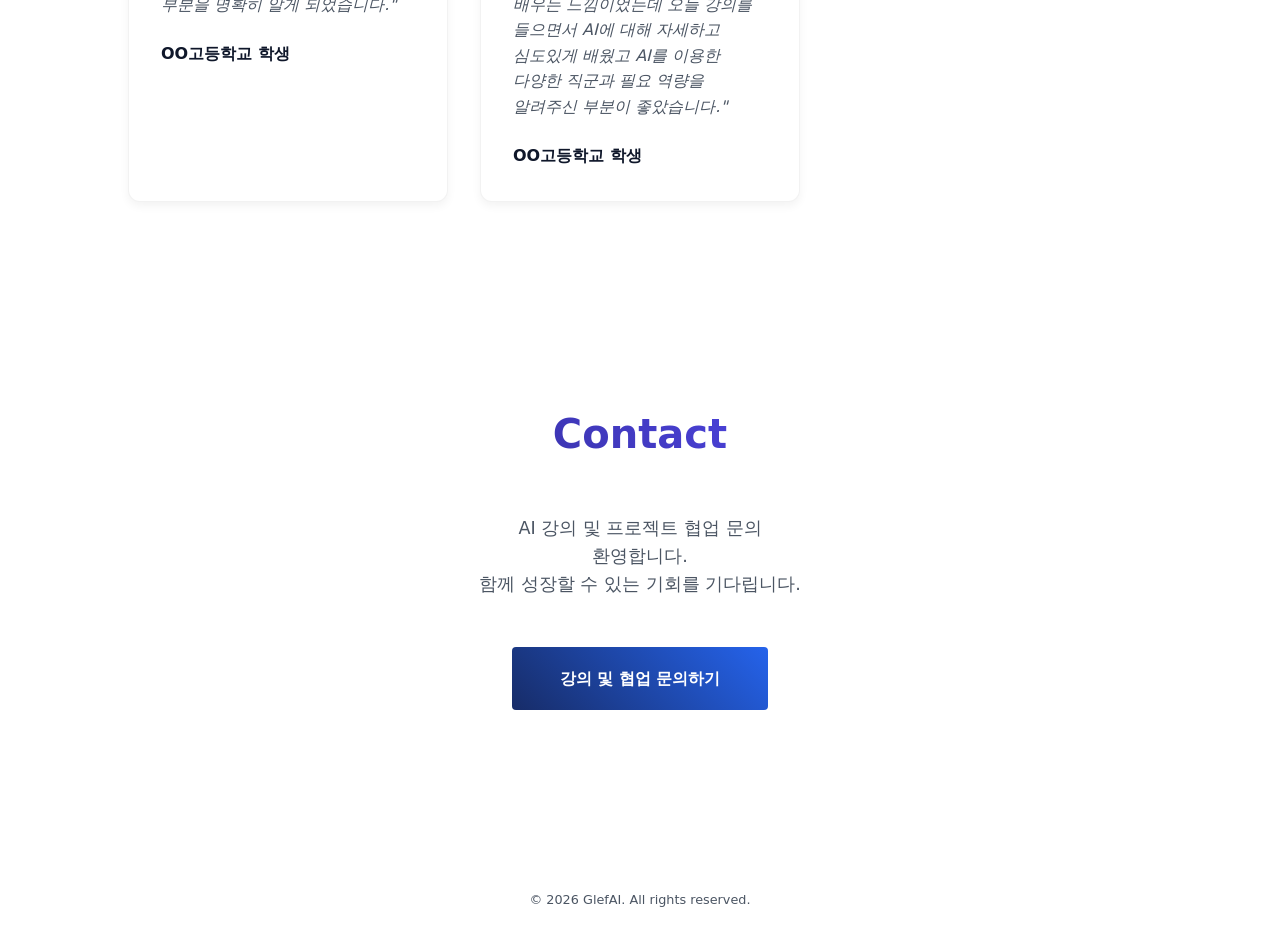
==== commit a717abd2: "update" ====
--- a/index.html
+++ b/index.html
@@ -12,8 +12,7 @@
                     'https://www.googletagmanager.com/gtm.js?id=' + i + dl; f.parentNode.insertBefore(j, f);
         })(window, document, 'script', 'dataLayer', 'GTM-KZHPDB22');</script>
     <!-- End Google Tag Manager -->
-    <title>GlefAI | 방승욱 AI & Data Instructor</title>
-    <meta name="description" content="게임처럼 즐겁게 배우는 AI 교육. GlefAI 방승욱의 강의 포트폴리오. AI, 파이썬, 데이터 분석, LLM 강의 문의 환영합니다.">
+    <meta name="description" content="게임처럼 즐겁게 배우는 AI 교육. GlefAI 홈페이지입니다. AI, 파이썬, 데이터 분석, 생성형AI 강의 문의 환영합니다.">
     <meta name="keywords" content="AI 강의, 데이터 분석 강의, 파이썬 강의, LangChain, 방승욱, GlefAI">
     <meta name="author" content="방승욱">
 
@@ -24,7 +23,6 @@
     <meta property="og:type" content="website">
     <meta charset="UTF-8">
     <meta name="viewport" content="width=device-width, initial-scale=1.0">
-    <meta name="description" content="Portfolio of a Creative Developer">
     <title>GlefAI</title>
     <link rel="stylesheet" as="style" crossorigin
         href="https://cdn.jsdelivr.net/gh/orioncactus/pretendard@v1.3.9/dist/web/static/pretendard.min.css" />
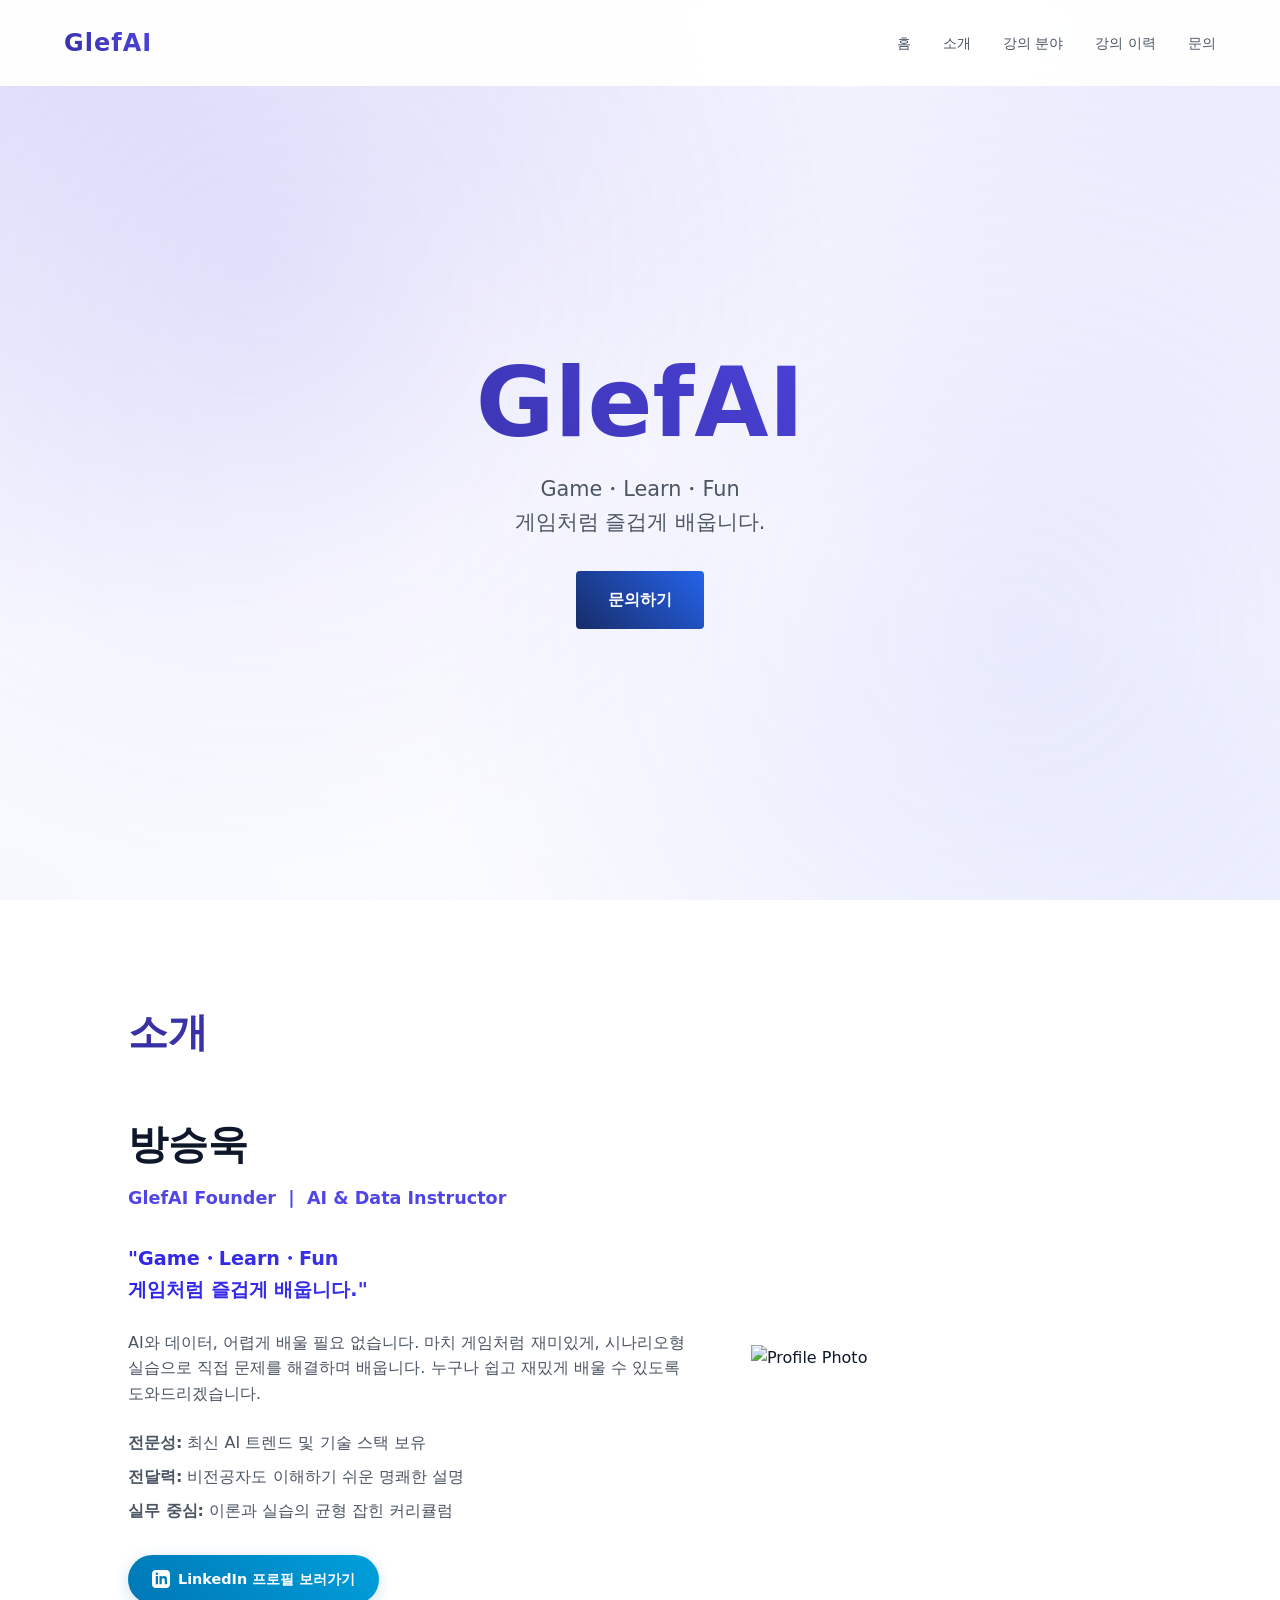
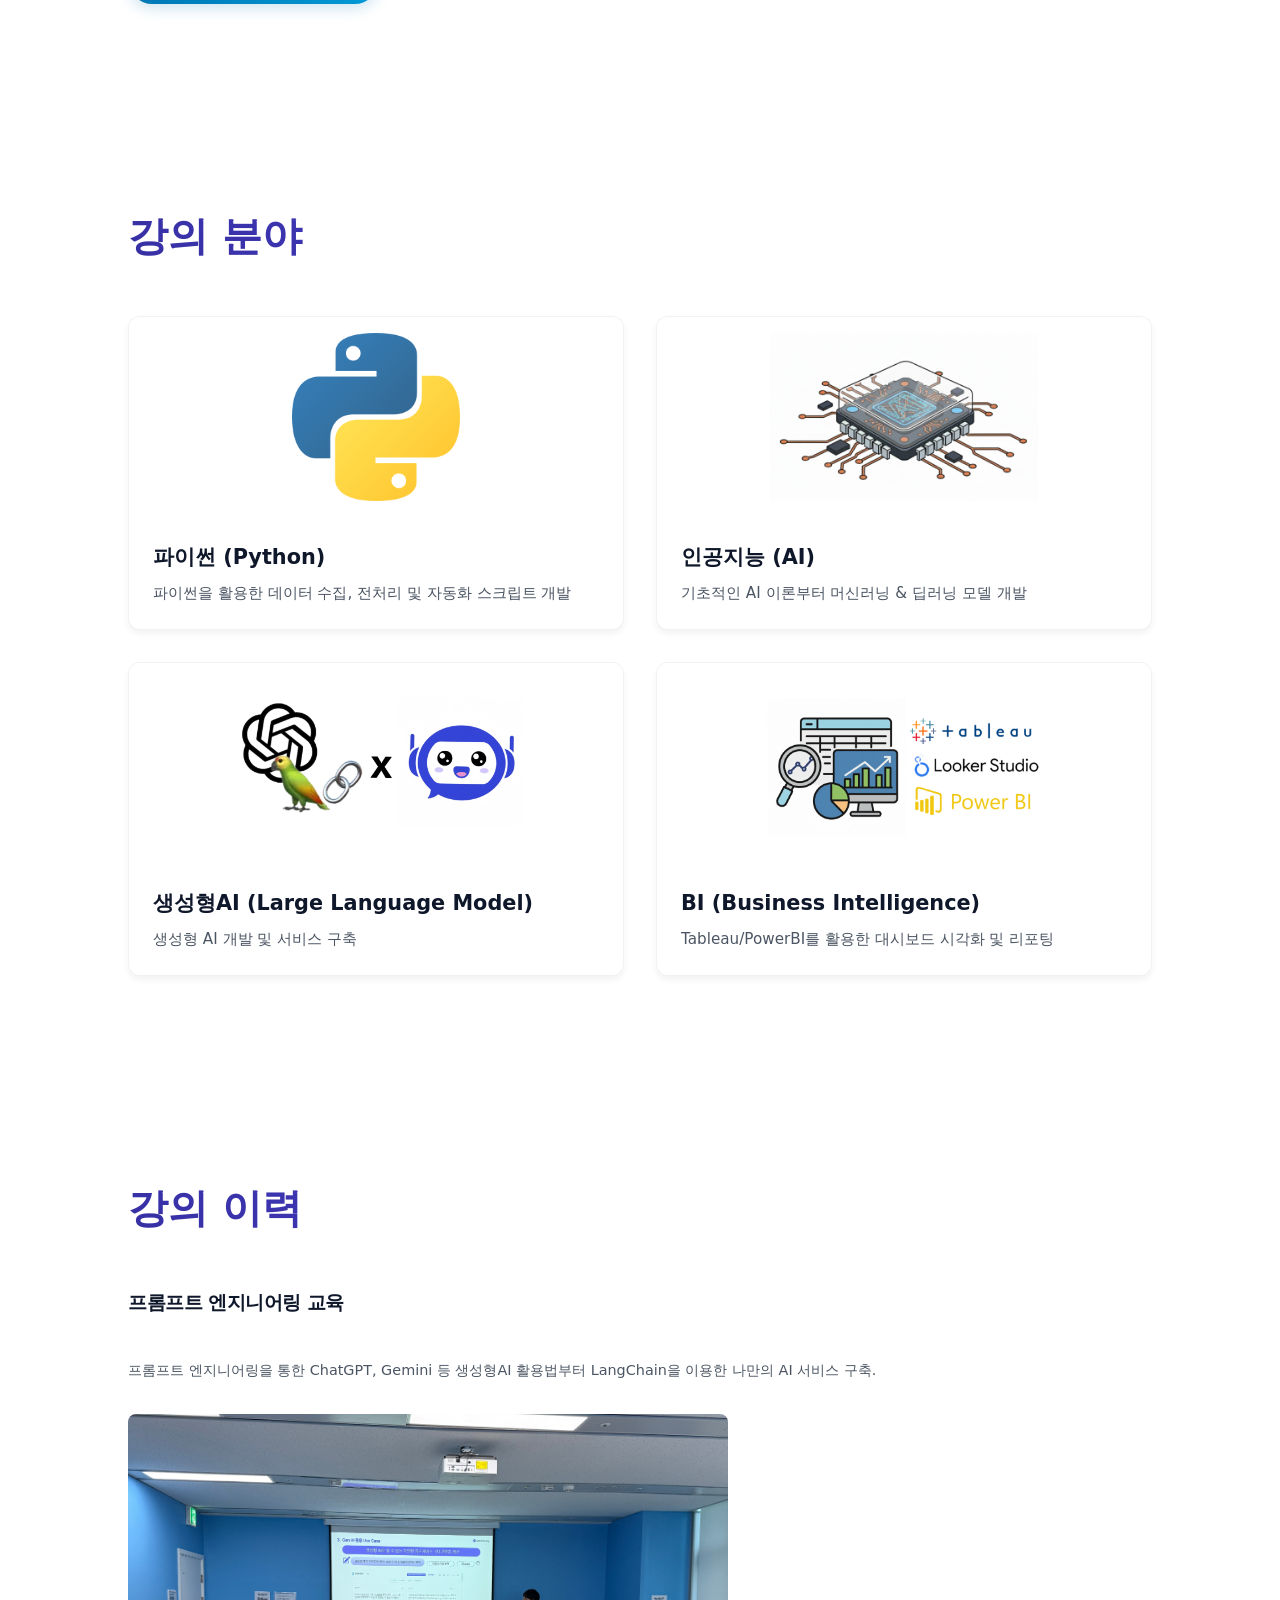
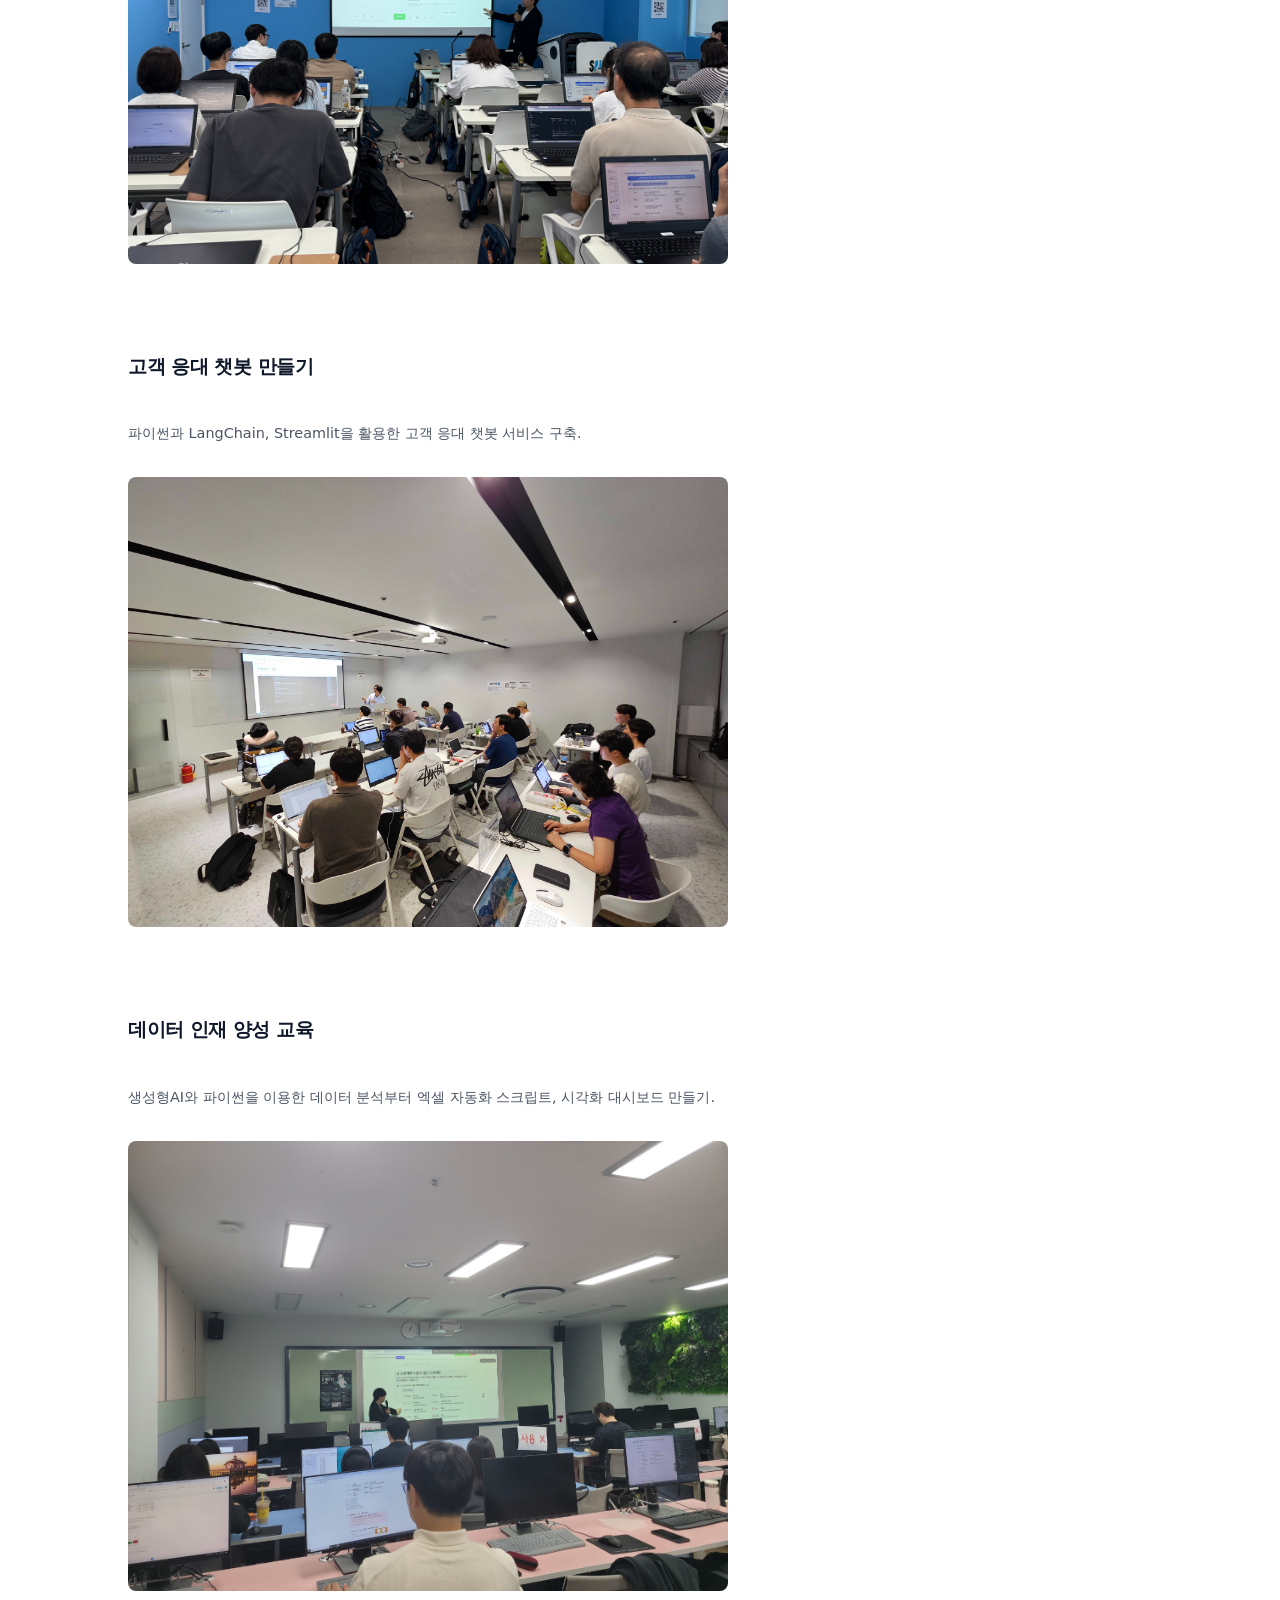
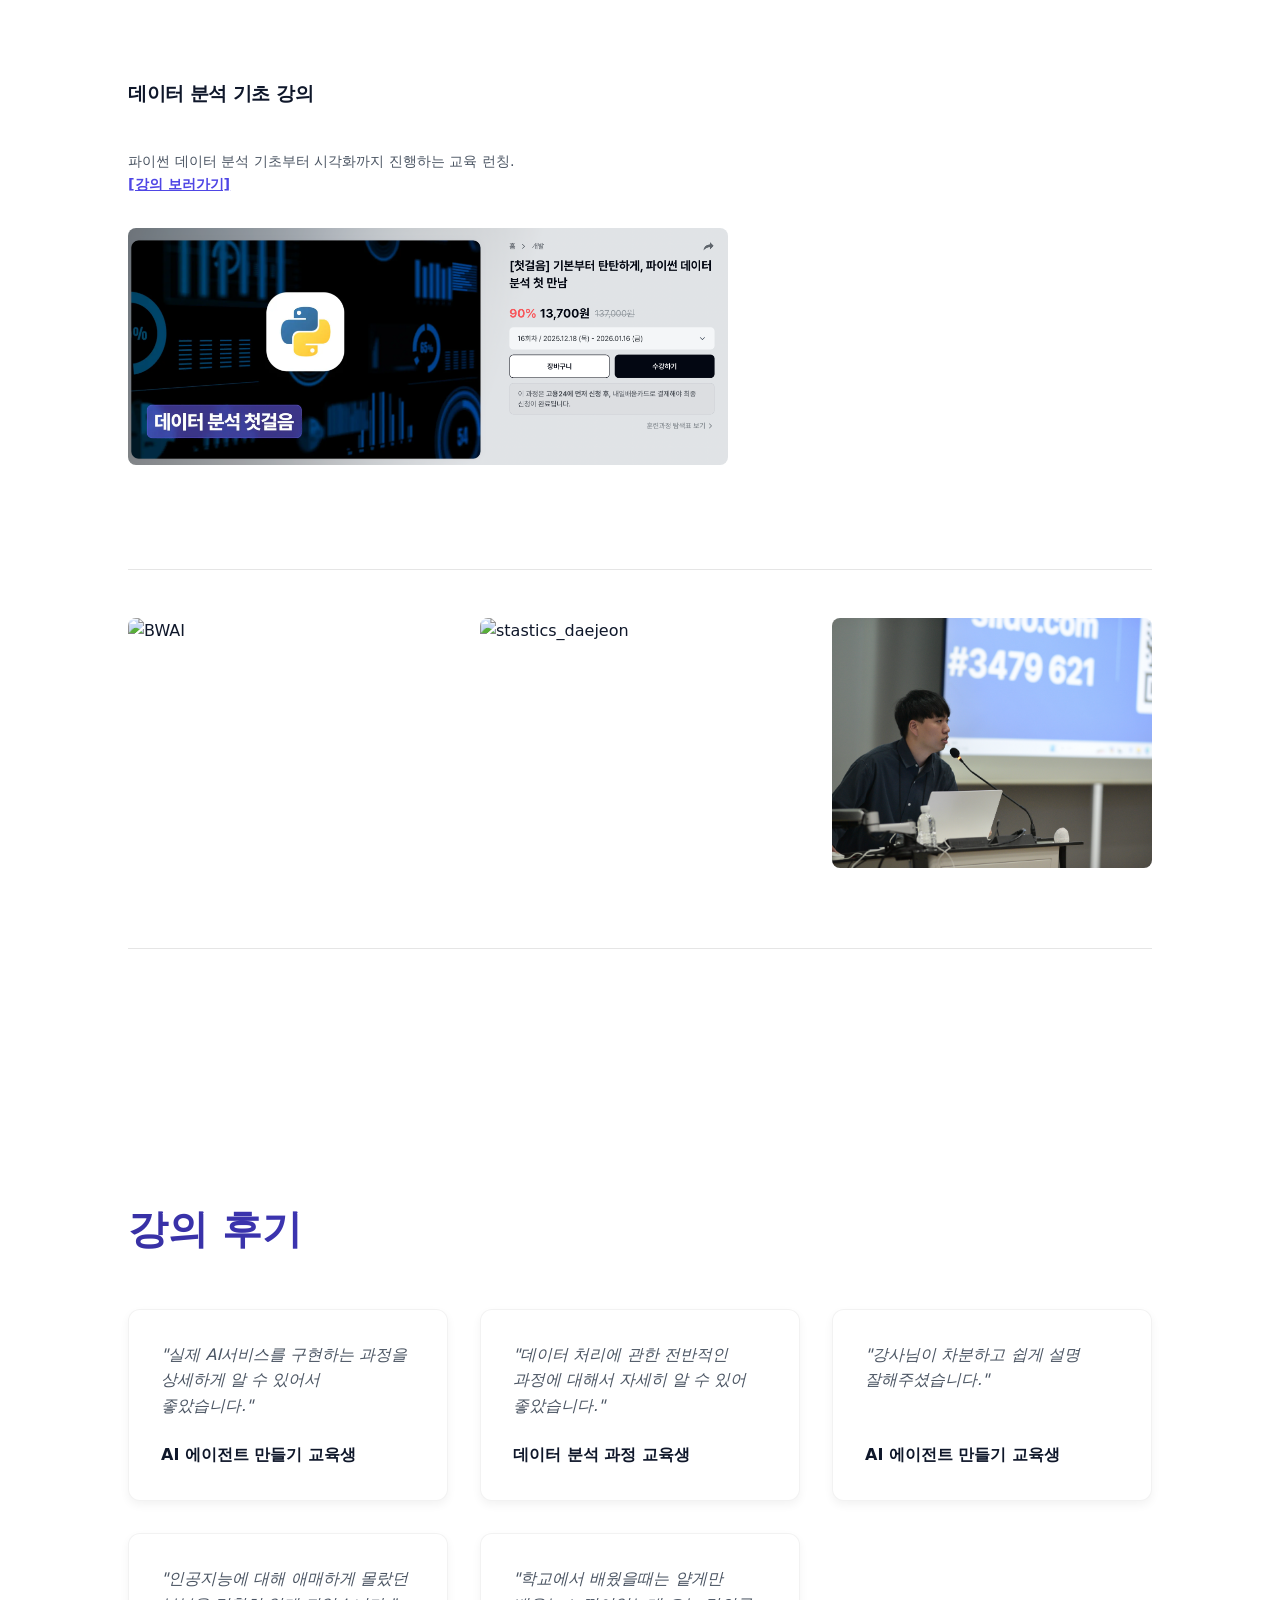
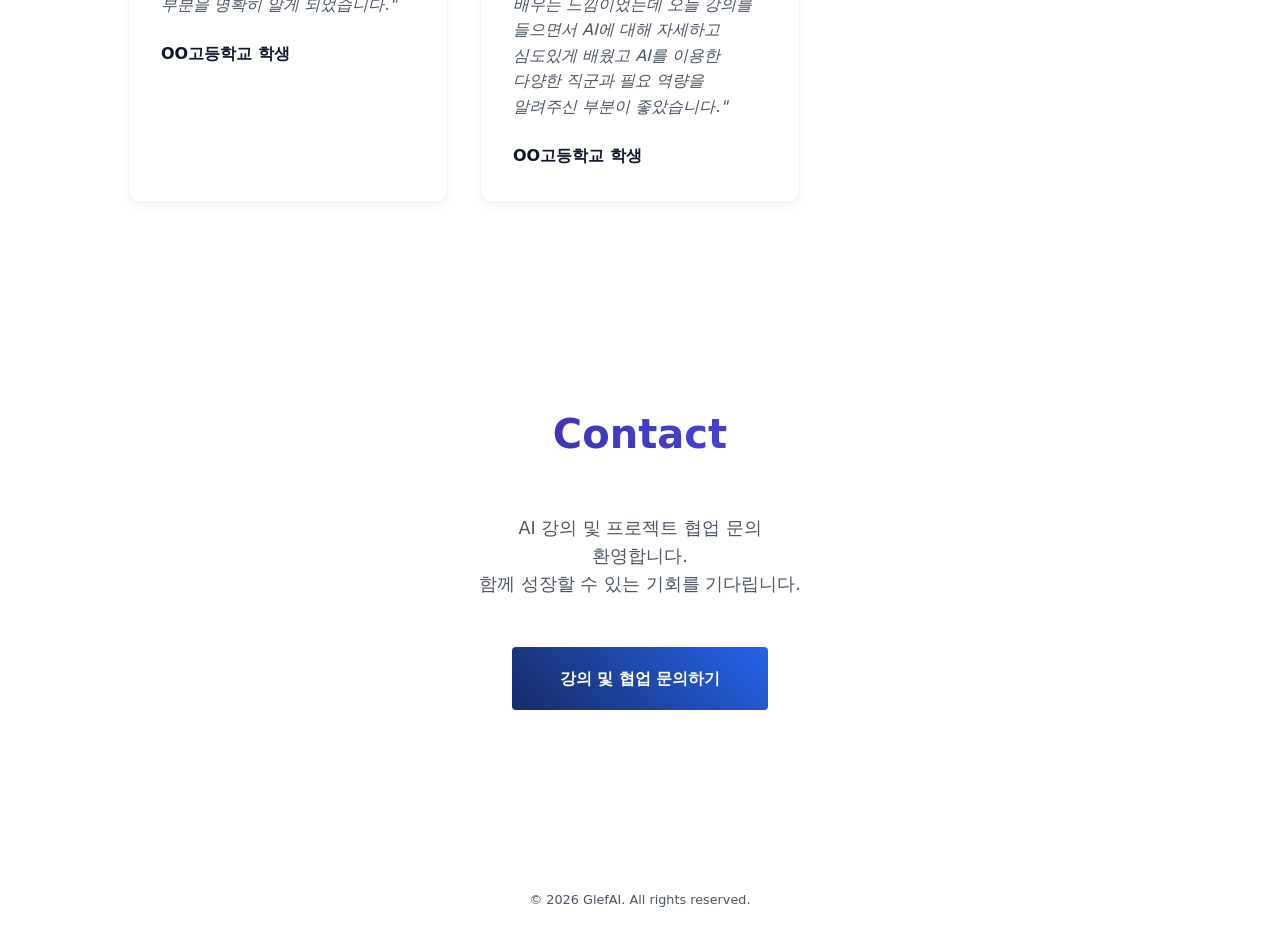
==== commit 6d52a62a: "update bg" ====
--- a/index.html
+++ b/index.html
@@ -127,7 +127,7 @@
                     </div>
                     <div class="expertise-content">
                         <h3>생성형AI (Large Language Model)</h3>
-                        <p>LangChain 및 OpenAI API를 활용한 생성형 AI 서비스 구축</p>
+                        <p>생성형 AI 개발 및 서비스 구축</p>
                     </div>
                 </div>
                 <div class="expertise-card">
--- a/style.css
+++ b/style.css
@@ -22,13 +22,32 @@
 
 body {
     font-family: var(--font-main);
-    background: linear-gradient(120deg, #ffffff 0%, #f8f9fa 50%, #e9ecef 100%);
+    background-color: #ffffff;
+    background-image:
+        radial-gradient(at 0% 0%, rgba(79, 70, 229, 0.15) 0px, transparent 50%),
+        radial-gradient(at 100% 0%, rgba(99, 102, 241, 0.15) 0px, transparent 50%),
+        radial-gradient(at 100% 100%, rgba(165, 180, 252, 0.15) 0px, transparent 50%),
+        radial-gradient(at 0% 100%, rgba(199, 210, 254, 0.15) 0px, transparent 50%);
     background-attachment: fixed;
-    /* Ensures gradient covers full scroll */
     color: var(--text-color);
     line-height: 1.6;
     word-break: keep-all;
     overflow-x: hidden;
+    position: relative;
+}
+
+body::before {
+    content: "";
+    position: fixed;
+    top: 0;
+    left: 0;
+    width: 100%;
+    height: 100%;
+    background:
+        radial-gradient(circle at 20% 30%, rgba(79, 70, 229, 0.1) 0%, transparent 50%),
+        radial-gradient(circle at 80% 70%, rgba(99, 102, 241, 0.1) 0%, transparent 50%);
+    pointer-events: none;
+    z-index: -1;
 }
 
 a {
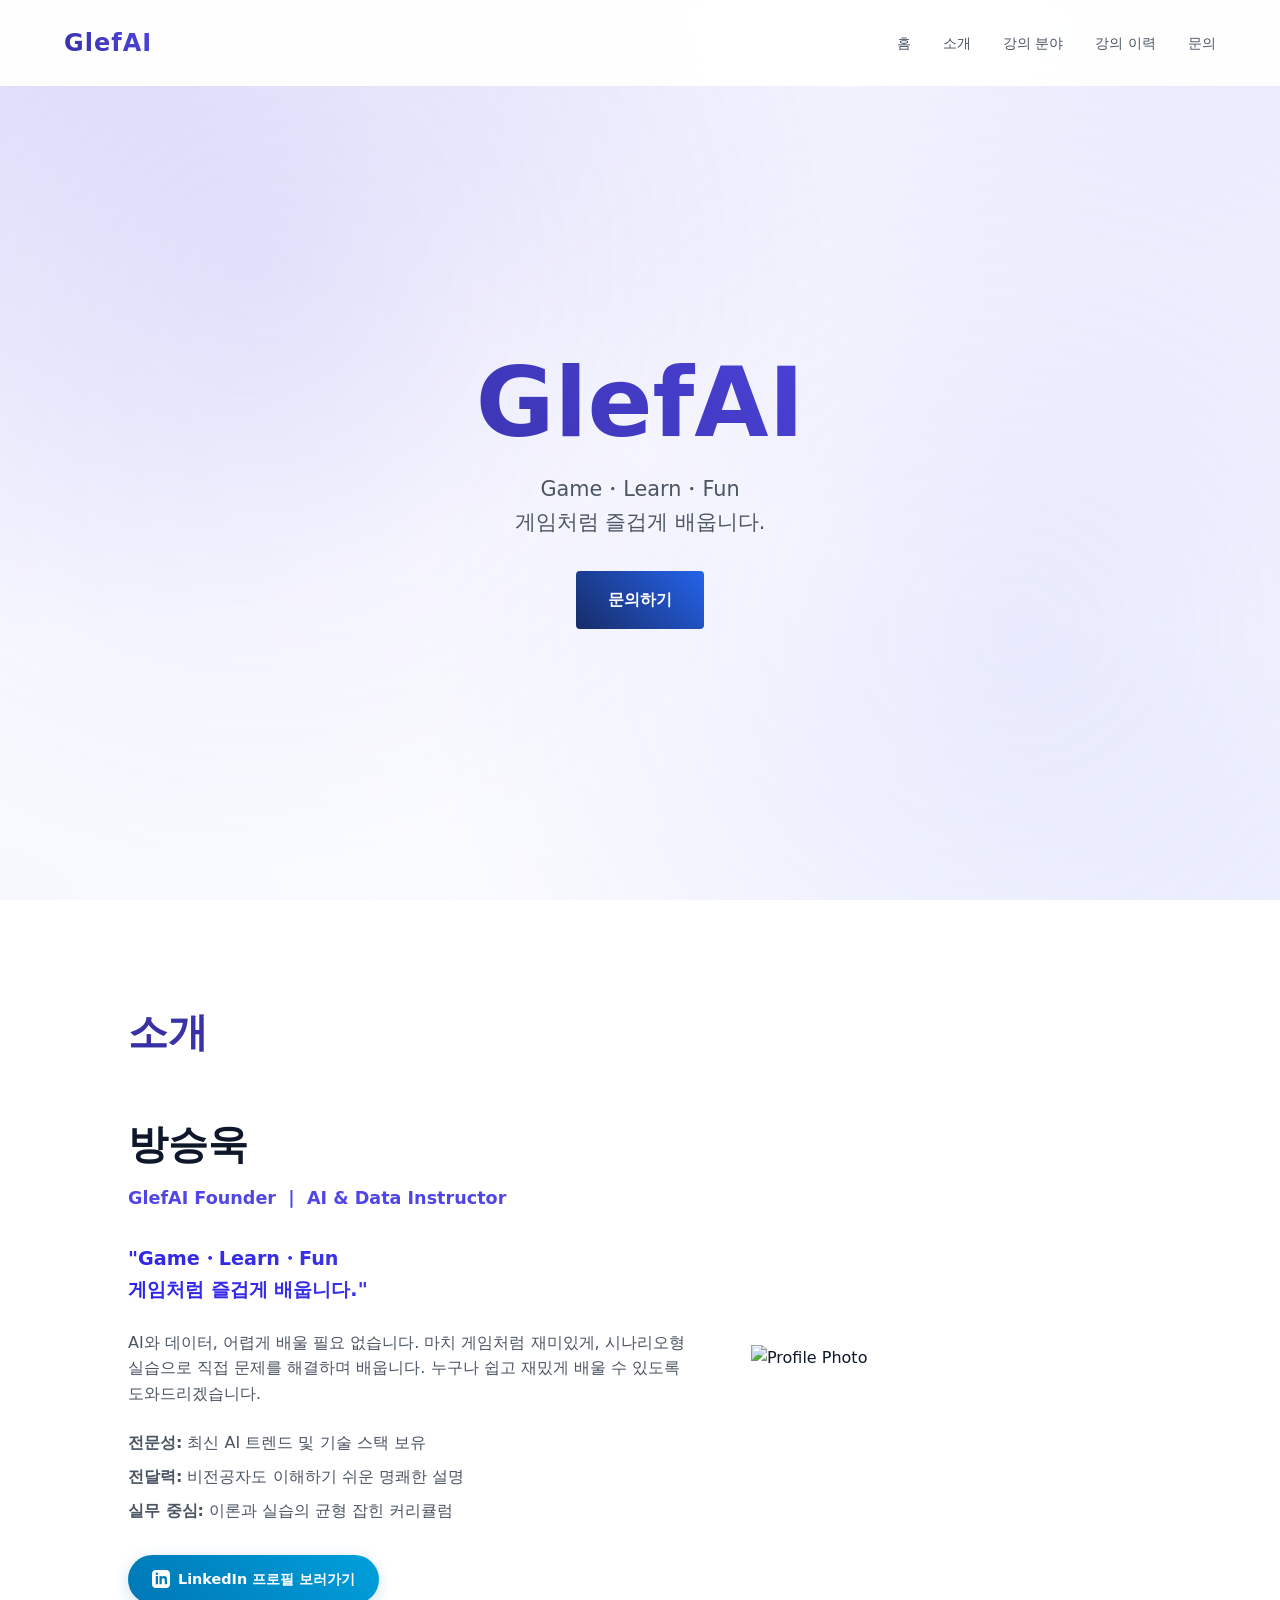
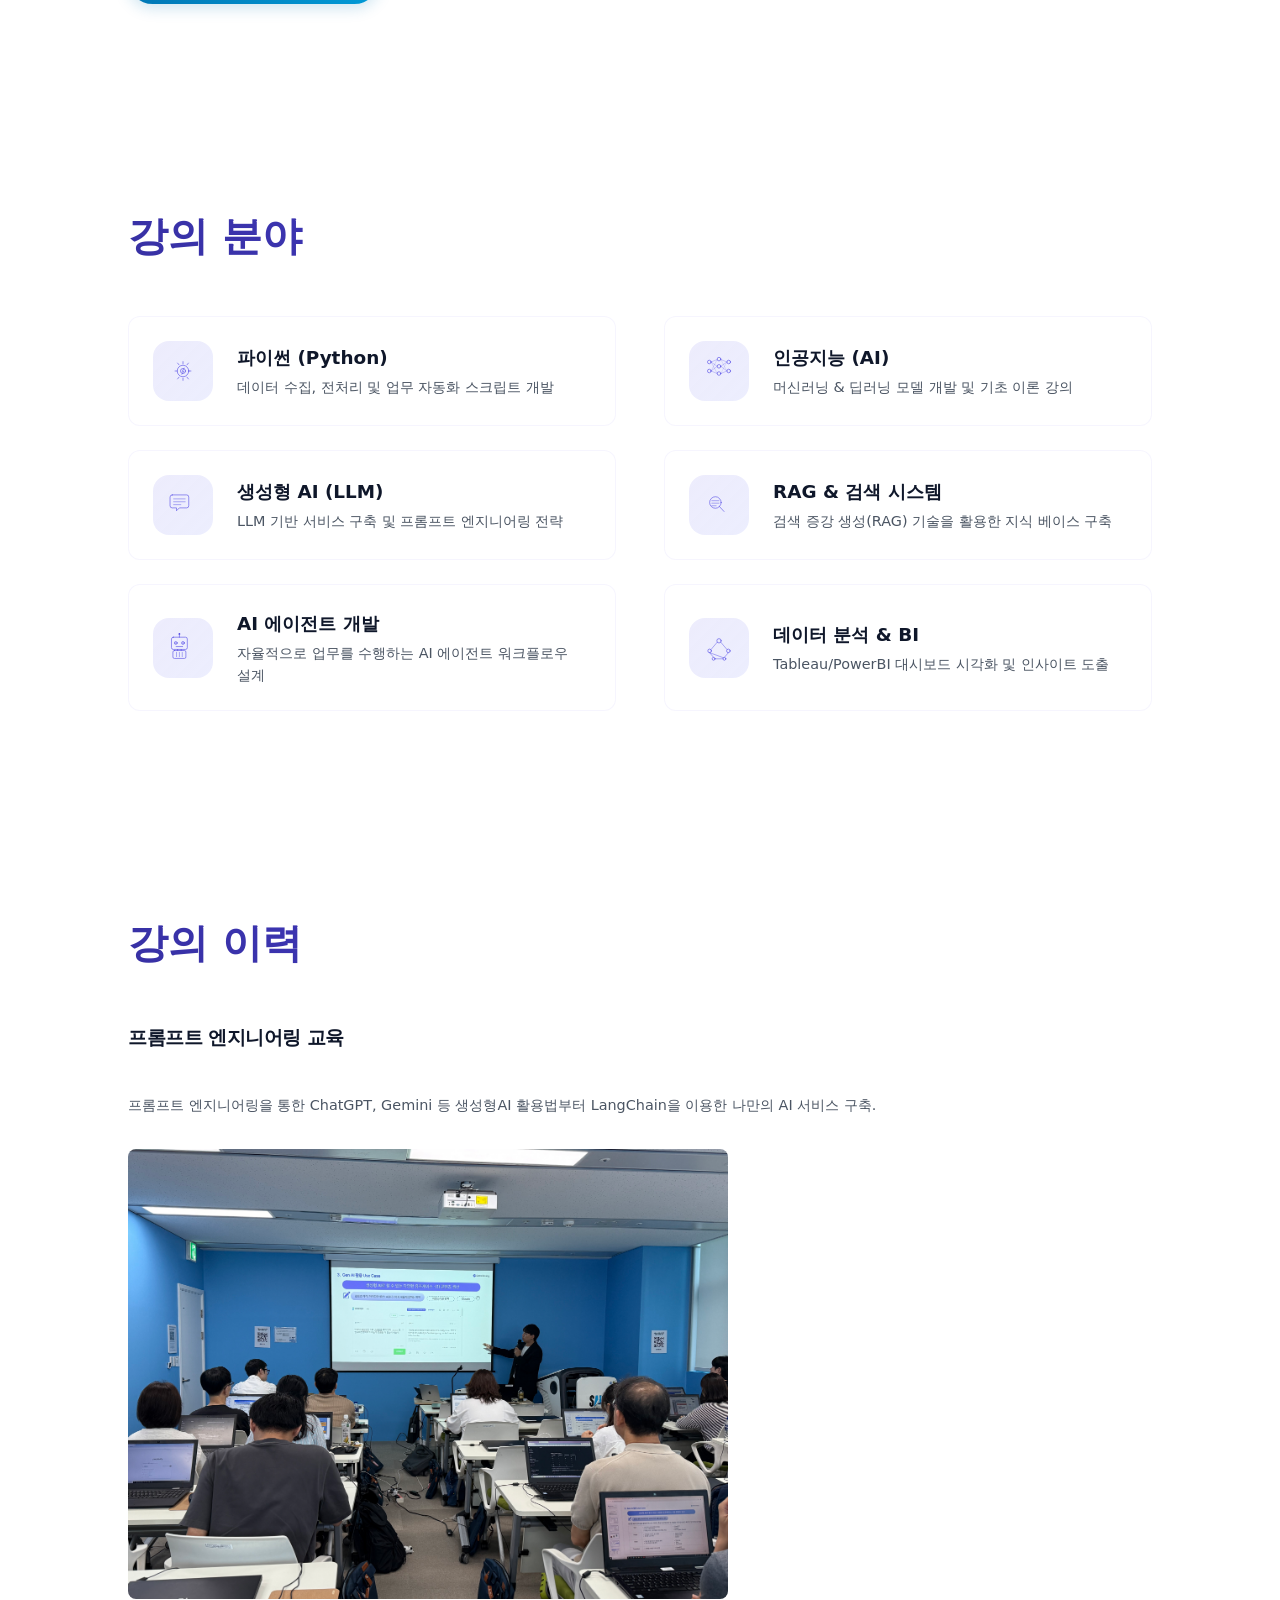
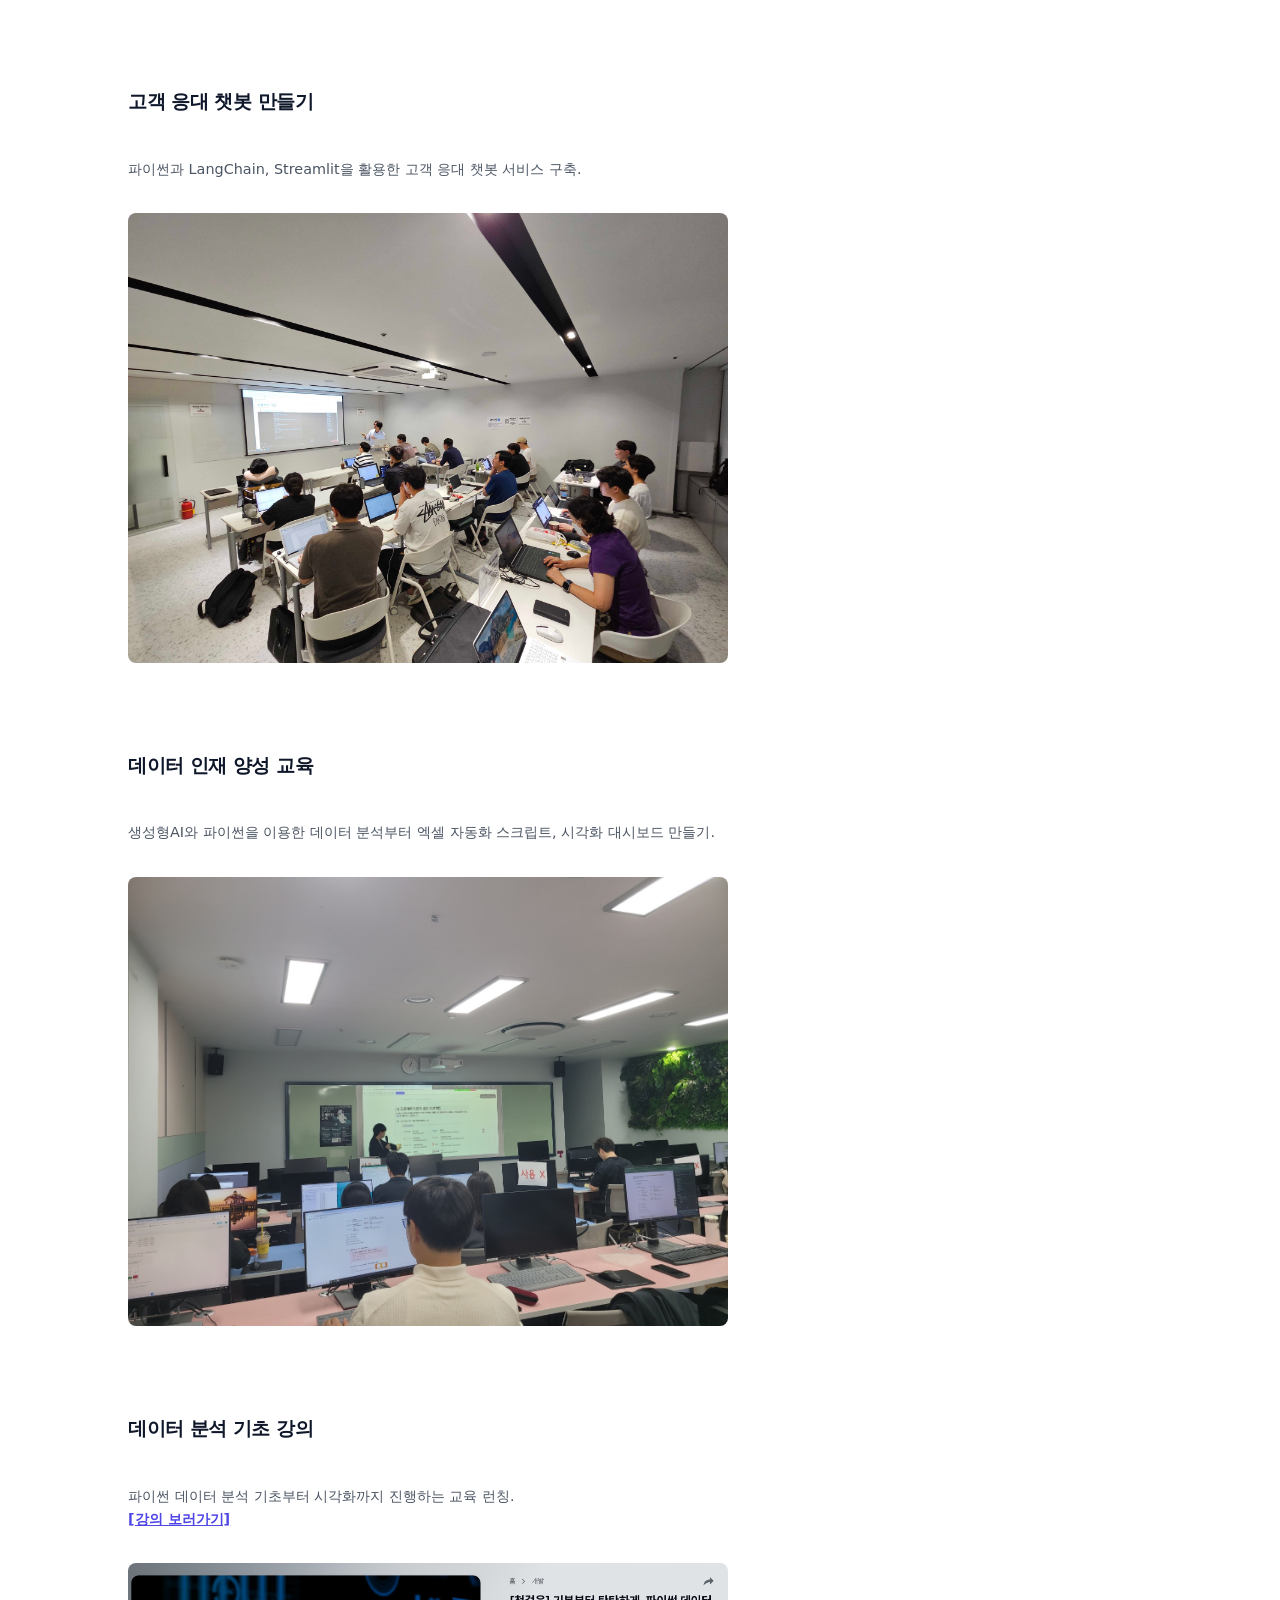
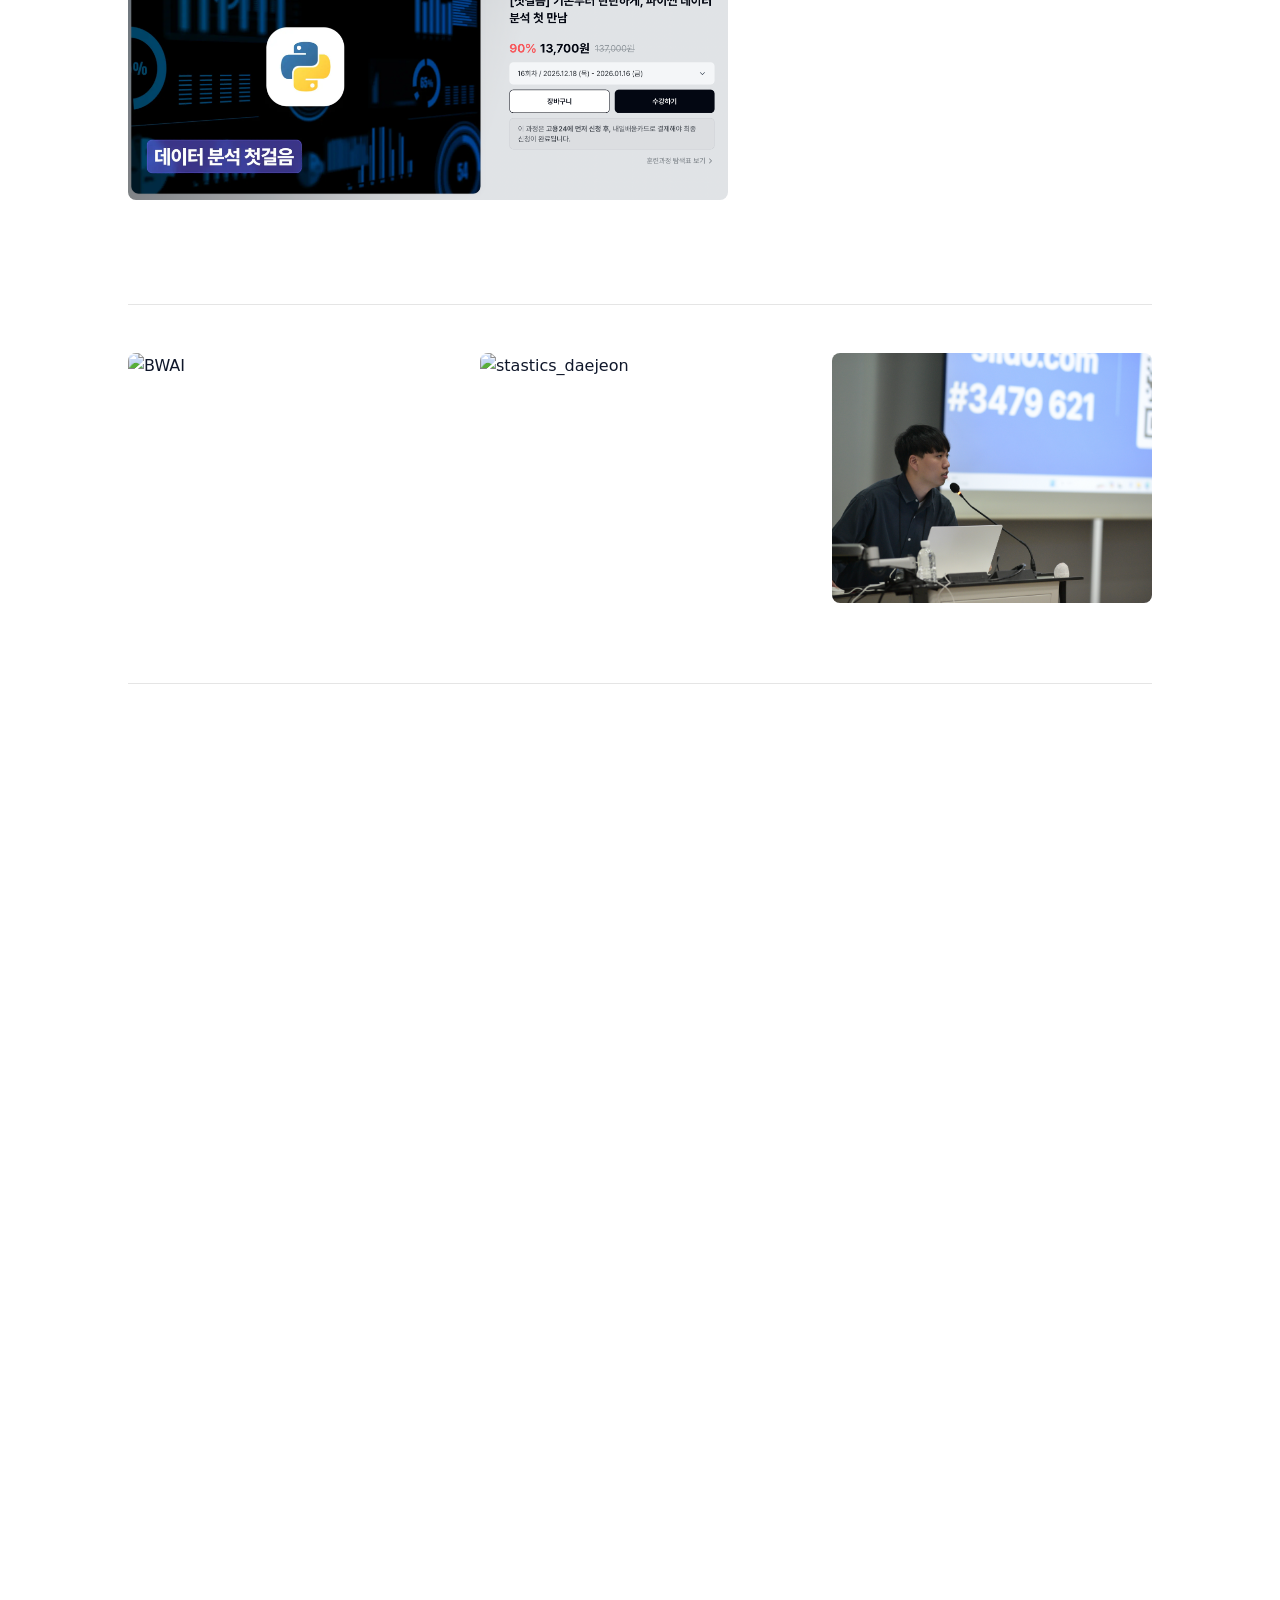
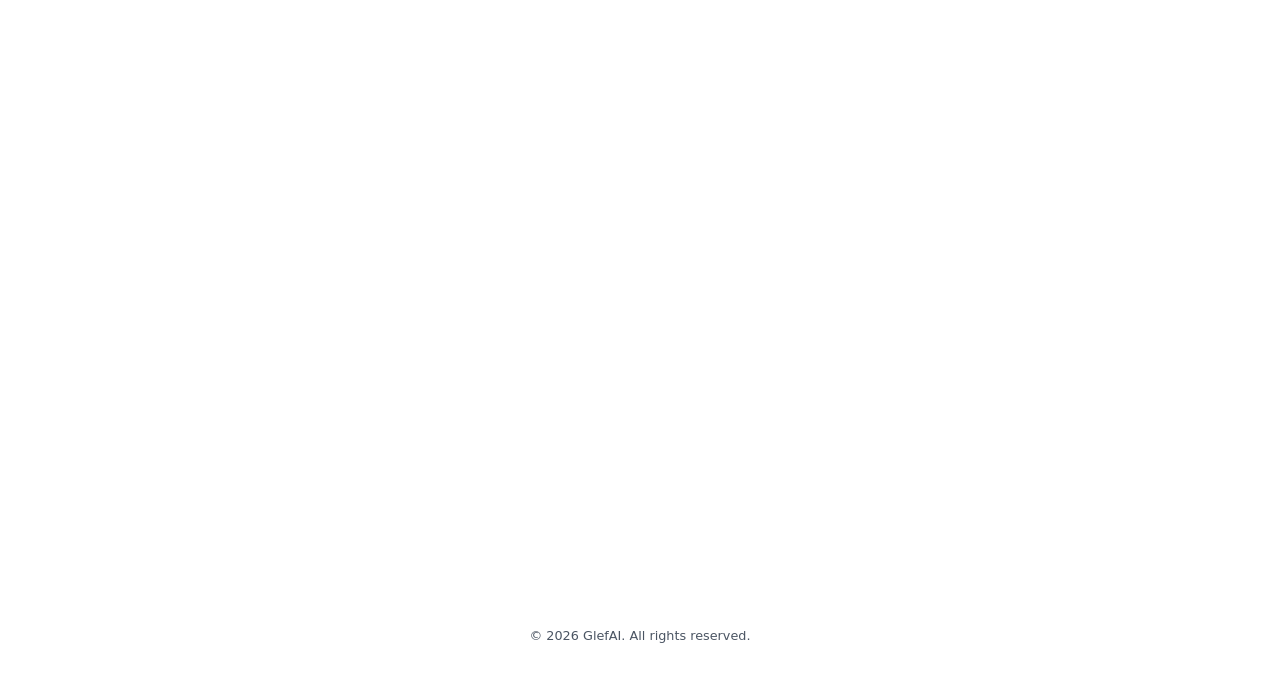
==== commit 50ad24d1: "add icons" ====
--- a/index.html
+++ b/index.html
@@ -102,44 +102,62 @@
     <section id="expertise" class="section expertise">
         <div class="container">
             <h2 class="section-title">강의 분야</h2>
-            <div class="expertise-grid">
-                <div class="expertise-card">
-                    <div class="expertise-image">
-                        <img src="./images/python.png" alt="Python Icon" class="expertise-img">
-                    </div>
-                    <div class="expertise-content">
+            <ul class="expertise-list">
+                <li class="expertise-item">
+                    <div class="expertise-icon">
+                        <img src="./icons/icons_output/automation.svg" alt="Python Icon">
+                    </div>
+                    <div class="expertise-text">
                         <h3>파이썬 (Python)</h3>
-                        <p>파이썬을 활용한 데이터 수집, 전처리 및 자동화 스크립트 개발</p>
-                    </div>
-                </div>
-                <div class="expertise-card">
-                    <div class="expertise-image">
-                        <img src="./images/ai.png" alt="AI Icon" class="expertise-img3">
-                    </div>
-                    <div class="expertise-content">
+                        <p>데이터 수집, 전처리 및 업무 자동화 스크립트 개발</p>
+                    </div>
+                </li>
+                <li class="expertise-item">
+                    <div class="expertise-icon">
+                        <img src="./icons/icons_output/neural_net.svg" alt="AI Icon">
+                    </div>
+                    <div class="expertise-text">
                         <h3>인공지능 (AI)</h3>
-                        <p>기초적인 AI 이론부터 머신러닝 & 딥러닝 모델 개발</p>
-                    </div>
-                </div>
-                <div class="expertise-card">
-                    <div class="expertise-image">
-                        <img src="./images/chatgptxlangchain.JPG" alt="LLM Icon" class="expertise-img2">
-                    </div>
-                    <div class="expertise-content">
-                        <h3>생성형AI (Large Language Model)</h3>
-                        <p>생성형 AI 개발 및 서비스 구축</p>
-                    </div>
-                </div>
-                <div class="expertise-card">
-                    <div class="expertise-image">
-                        <img src="./images/bi.png" alt="BI Icon" class="expertise-img4">
-                    </div>
-                    <div class="expertise-content">
-                        <h3>BI (Business Intelligence)</h3>
-                        <p>Tableau/PowerBI를 활용한 대시보드 시각화 및 리포팅</p>
-                    </div>
-                </div>
-            </div>
+                        <p>머신러닝 & 딥러닝 모델 개발 및 기초 이론 강의</p>
+                    </div>
+                </li>
+                <li class="expertise-item">
+                    <div class="expertise-icon">
+                        <img src="./icons/icons_output/llm_chat.svg" alt="LLM Icon">
+                    </div>
+                    <div class="expertise-text">
+                        <h3>생성형 AI (LLM)</h3>
+                        <p>LLM 기반 서비스 구축 및 프롬프트 엔지니어링 전략</p>
+                    </div>
+                </li>
+                <li class="expertise-item">
+                    <div class="expertise-icon">
+                        <img src="./icons/icons_output/rag_search.svg" alt="RAG Icon">
+                    </div>
+                    <div class="expertise-text">
+                        <h3>RAG & 검색 시스템</h3>
+                        <p>검색 증강 생성(RAG) 기술을 활용한 지식 베이스 구축</p>
+                    </div>
+                </li>
+                <li class="expertise-item">
+                    <div class="expertise-icon">
+                        <img src="./icons/icons_output/ai_agent.svg" alt="Agent Icon">
+                    </div>
+                    <div class="expertise-text">
+                        <h3>AI 에이전트 개발</h3>
+                        <p>자율적으로 업무를 수행하는 AI 에이전트 워크플로우 설계</p>
+                    </div>
+                </li>
+                <li class="expertise-item">
+                    <div class="expertise-icon">
+                        <img src="./icons/icons_output/knowledge_graph.svg" alt="BI Icon">
+                    </div>
+                    <div class="expertise-text">
+                        <h3>데이터 분석 & BI</h3>
+                        <p>Tableau/PowerBI 대시보드 시각화 및 인사이트 도출</p>
+                    </div>
+                </li>
+            </ul>
 
             <!-- <div class="expertise-stats">
                 <div class="stat-item">
--- a/style.css
+++ b/style.css
@@ -349,66 +349,69 @@
     margin-top: 1rem;
 }
 
-/* Expertise */
-.expertise-grid {
+/* Expertise List Style */
+.expertise-list {
     display: grid;
     grid-template-columns: repeat(2, 1fr);
-    gap: 2rem;
-}
-
-.expertise-card {
-    background-color: var(--card-bg);
+    gap: 1.5rem 3rem;
+    list-style: none;
+    padding: 0;
+}
+
+.expertise-item {
+    display: flex;
+    align-items: center;
+    gap: 1.5rem;
+    padding: 1.5rem;
     border-radius: 12px;
-    overflow: hidden;
-    box-shadow: 0 4px 6px rgba(0, 0, 0, 0.05);
-    transition: var(--transition);
-    border: 1px solid rgba(0, 0, 0, 0.05);
-}
-
-.expertise-card:hover {
-    transform: translateY(-5px);
-    box-shadow: 0 10px 20px rgba(0, 0, 0, 0.1);
-}
-
-.expertise-image {
-    width: 100%;
-    height: 200px;
-    background-color: var(--card-bg);
-}
-
-.expertise-img,
-.expertise-img2,
-.expertise-img3,
-.expertise-img4 {
+    background: rgba(255, 255, 255, 0.4);
+    border: 1px solid rgba(79, 70, 229, 0.05);
+    transition: var(--transition);
+}
+
+.expertise-item:hover {
+    background: rgba(255, 255, 255, 0.9);
+    transform: translateX(8px);
+    box-shadow: 0 10px 30px rgba(79, 70, 229, 0.08);
+    border-color: rgba(79, 70, 229, 0.2);
+}
+
+.expertise-icon {
+    flex-shrink: 0;
+    width: 60px;
+    height: 60px;
+    display: flex;
+    align-items: center;
+    justify-content: center;
+    background: linear-gradient(135deg, rgba(79, 70, 229, 0.1), rgba(129, 140, 248, 0.15));
+    border-radius: 16px;
+    padding: 12px;
+    transition: var(--transition);
+}
+
+.expertise-item:hover .expertise-icon {
+    background: linear-gradient(135deg, rgba(79, 70, 229, 0.2), rgba(129, 140, 248, 0.3));
+    transform: scale(1.05);
+}
+
+.expertise-icon img {
     width: 100%;
     height: 100%;
-    padding: 1rem;
     object-fit: contain;
-    display: block;
-    margin: 0 auto;
-}
-
-.expertise-img-placeholder {
-    width: 100%;
-    height: 100%;
-    background-image: linear-gradient(45deg, #dfe6e9 25%, #f1f2f6 25%, #f1f2f6 50%, #dfe6e9 50%, #dfe6e9 75%, #f1f2f6 75%, #f1f2f6 100%);
-    background-size: 20px 20px;
-}
-
-.expertise-content {
-    padding: 1.5rem;
-}
-
-.expertise-content h3 {
-    font-size: 1.3rem;
-    margin-bottom: 0.5rem;
+}
+
+.expertise-text h3 {
+    font-size: 1.15rem;
     color: var(--text-color);
-}
-
-.expertise-content p {
-    color: var(--secondary-color);
-    font-size: 0.95rem;
+    margin-bottom: 0.3rem;
+    font-weight: 700;
+}
+
+.expertise-text p {
+    font-size: 0.9rem;
+    color: var(--secondary-color);
     line-height: 1.5;
+    margin: 0;
 }
 
 .expertise-stats {
@@ -828,8 +831,24 @@
         height: 150px;
     }
 
-    .expertise-grid {
+    .expertise-list {
         grid-template-columns: 1fr;
+        gap: 1rem;
+    }
+
+    .expertise-item {
+        padding: 1rem;
+        gap: 1rem;
+    }
+
+    .expertise-icon {
+        width: 50px;
+        height: 50px;
+        padding: 10px;
+    }
+
+    .expertise-text h3 {
+        font-size: 1.05rem;
     }
 
     .expertise-stats {
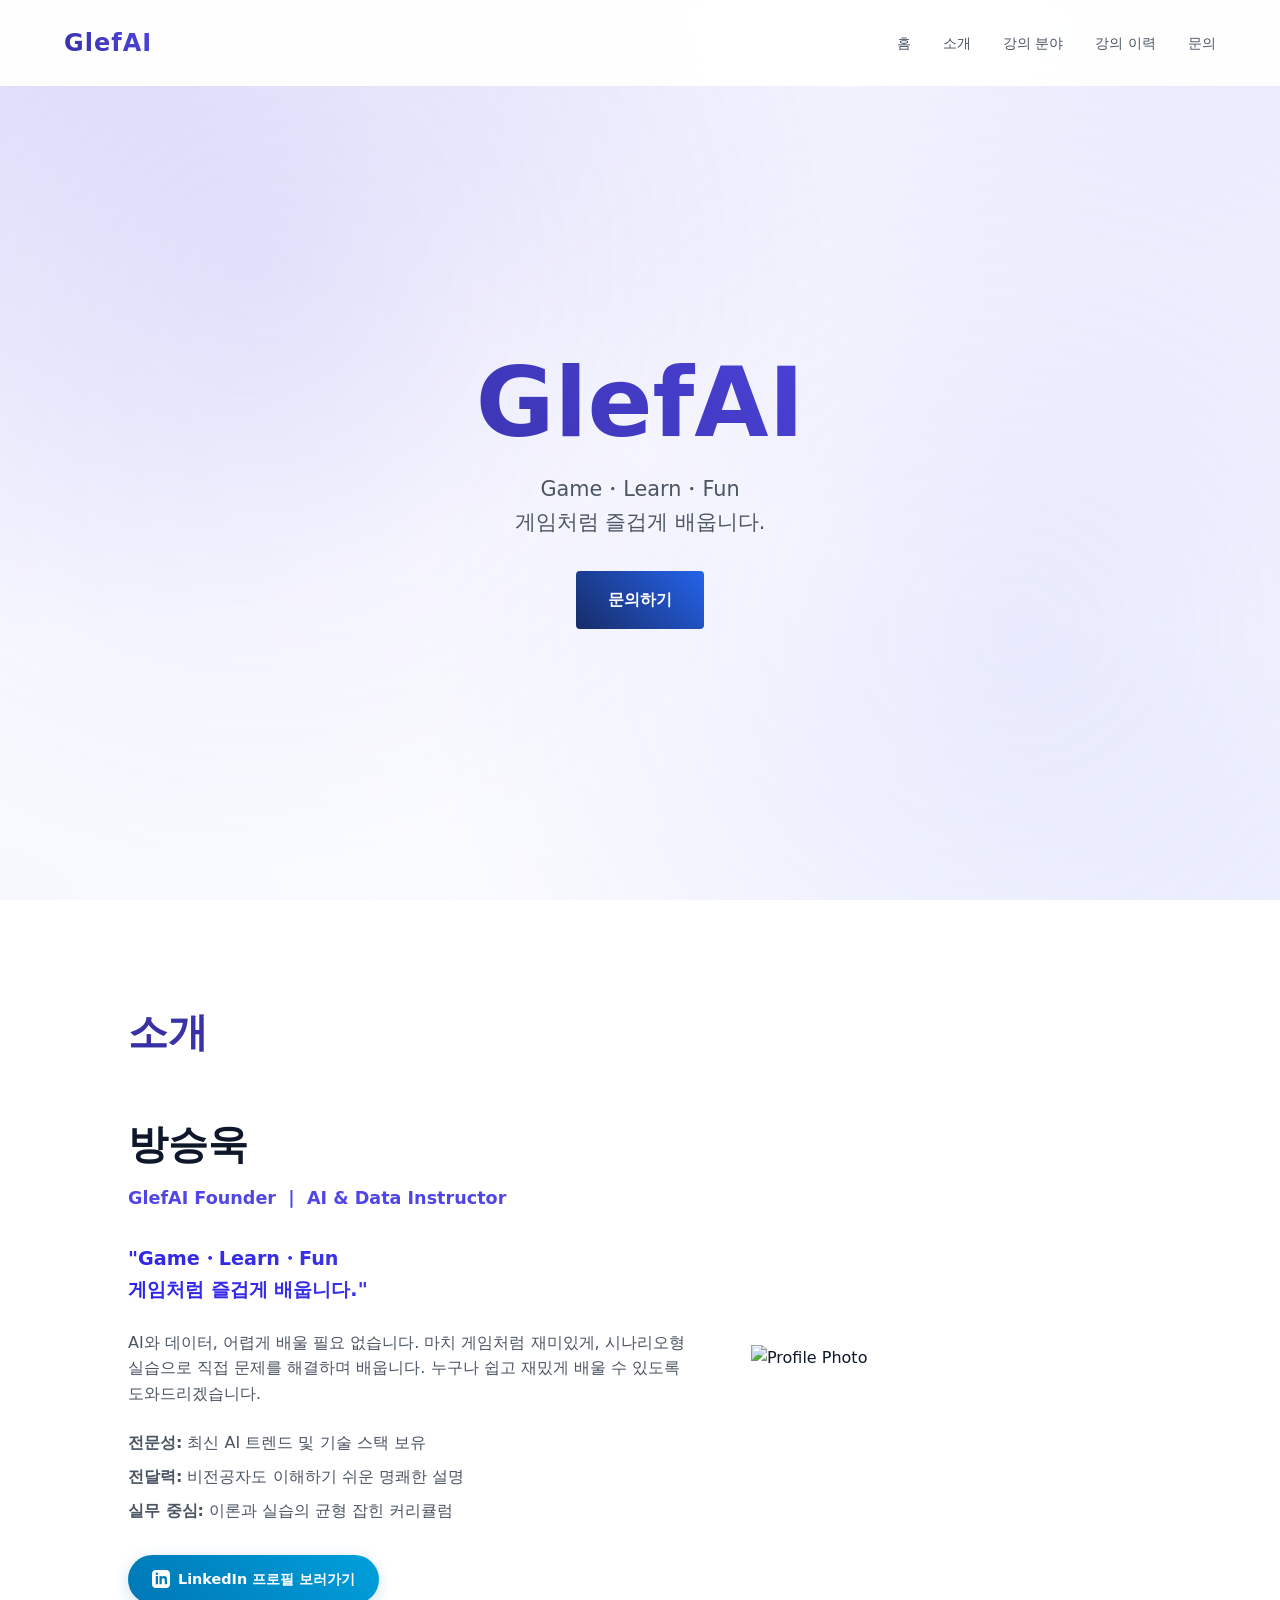
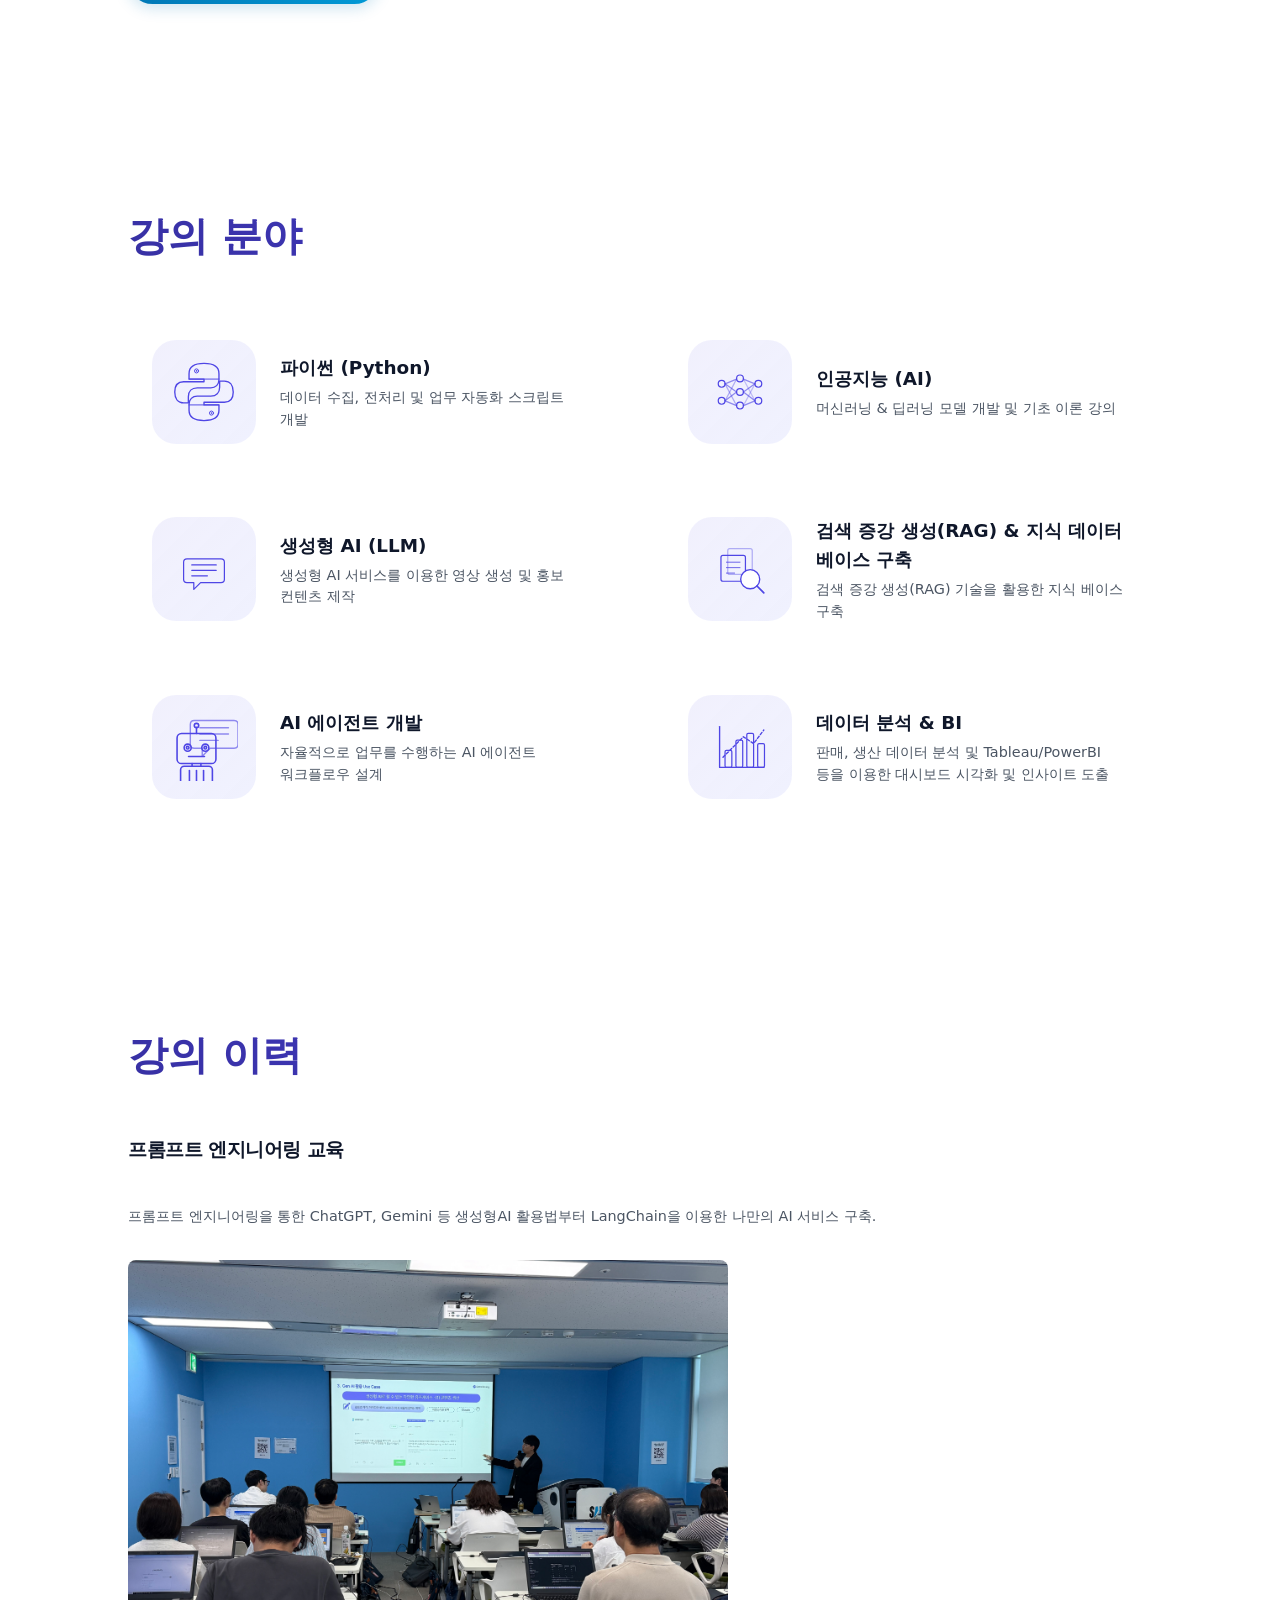
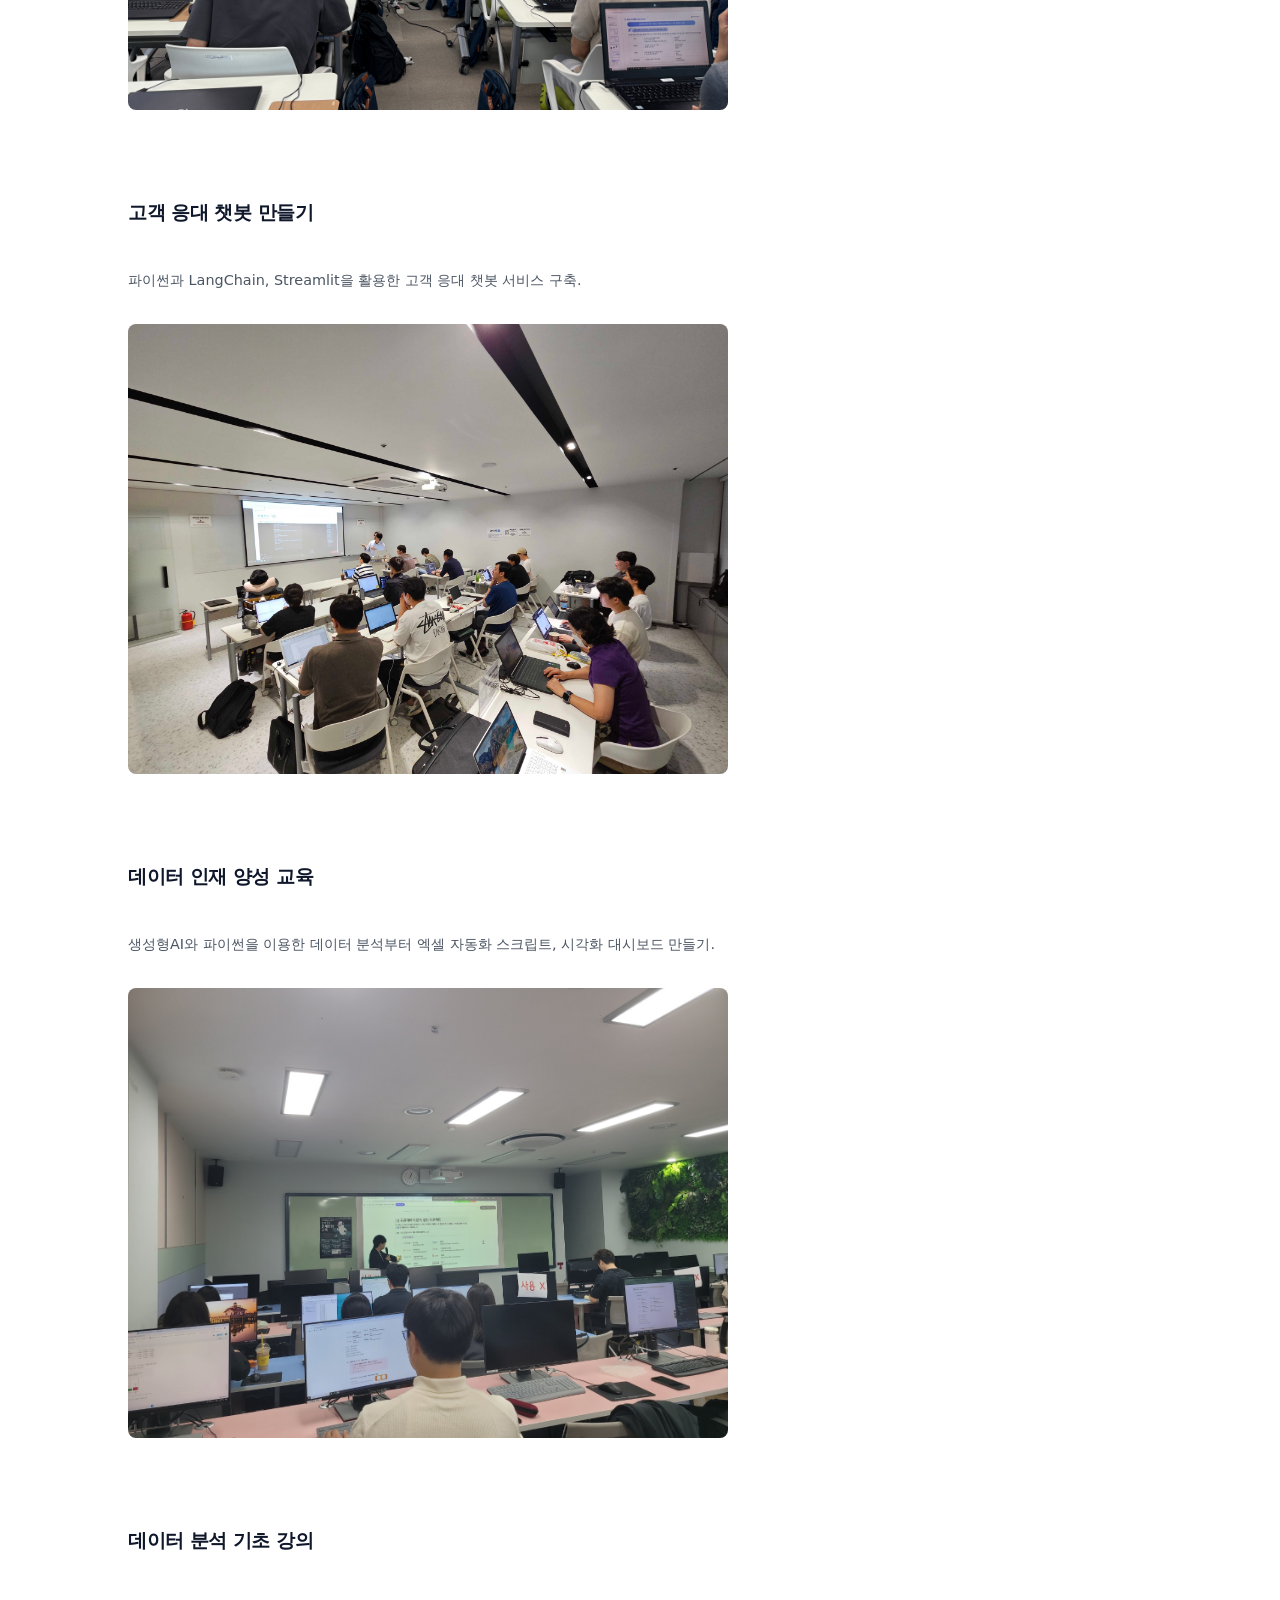
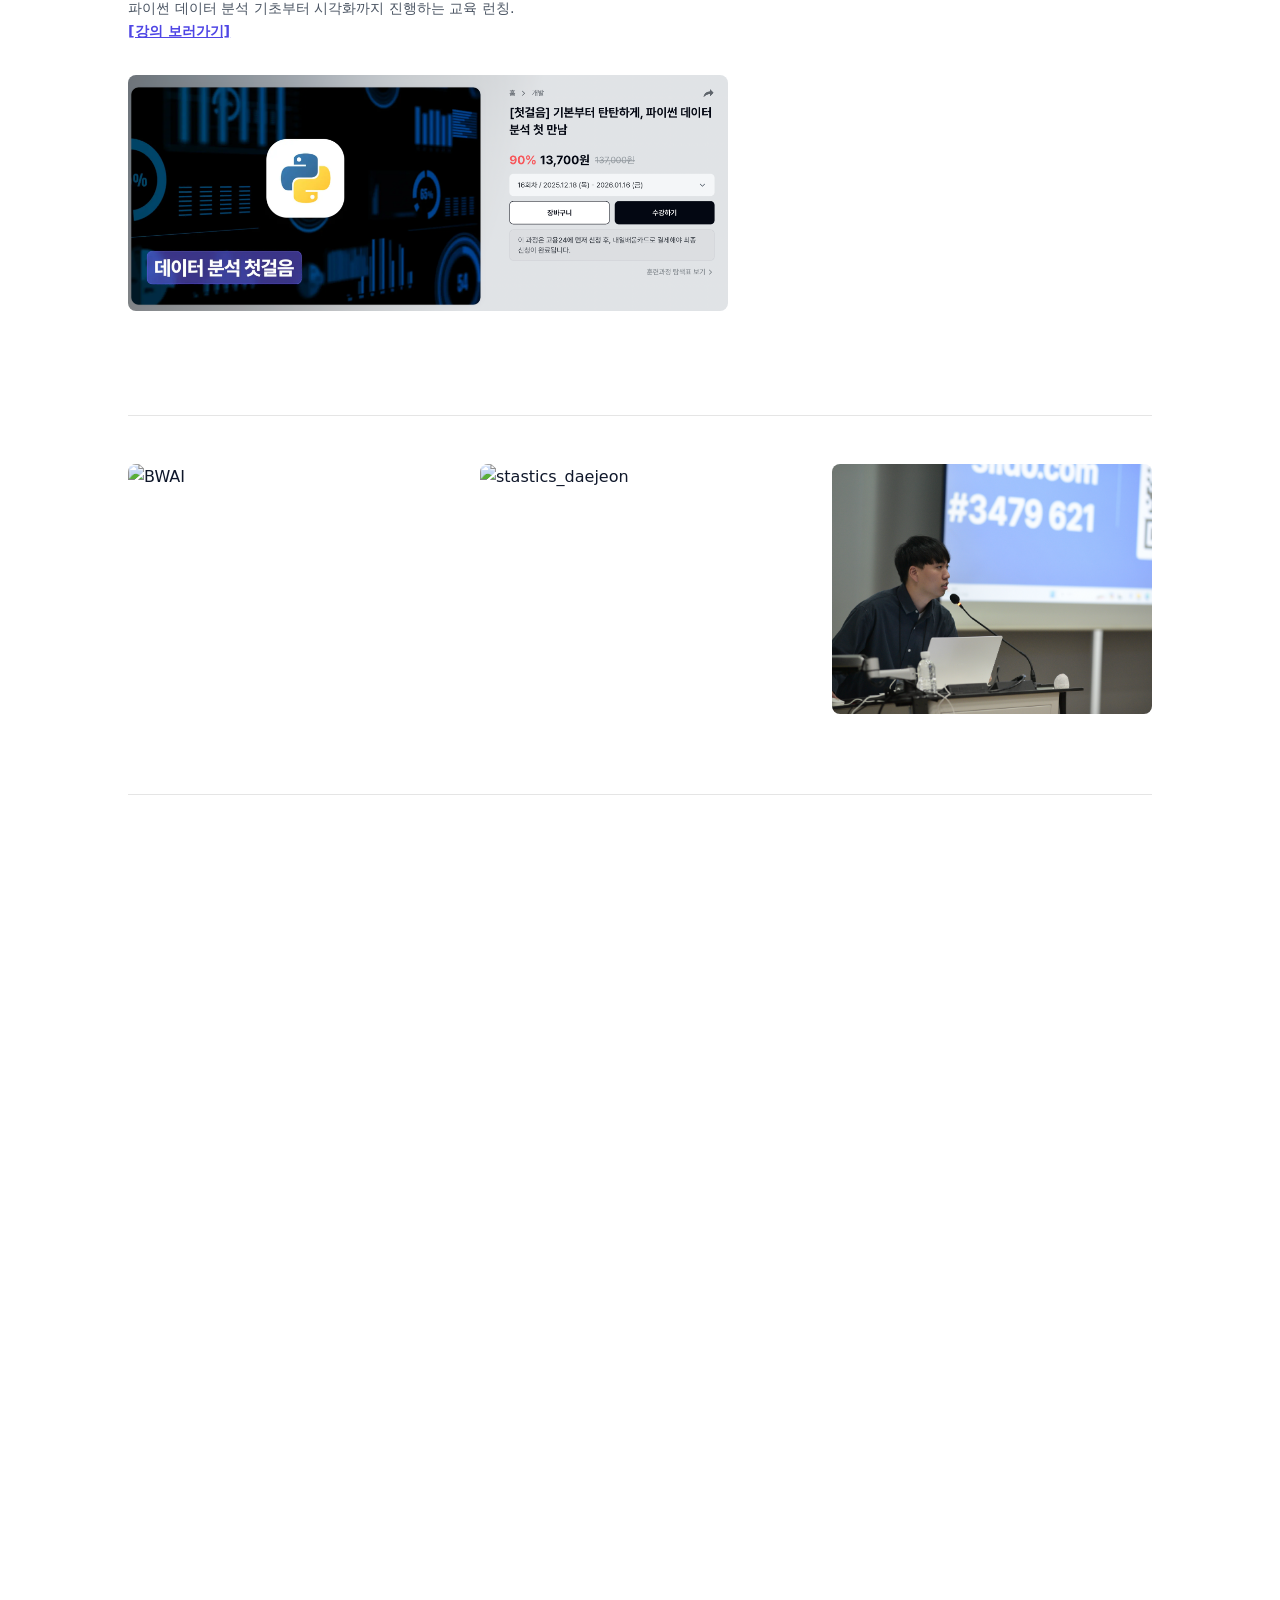
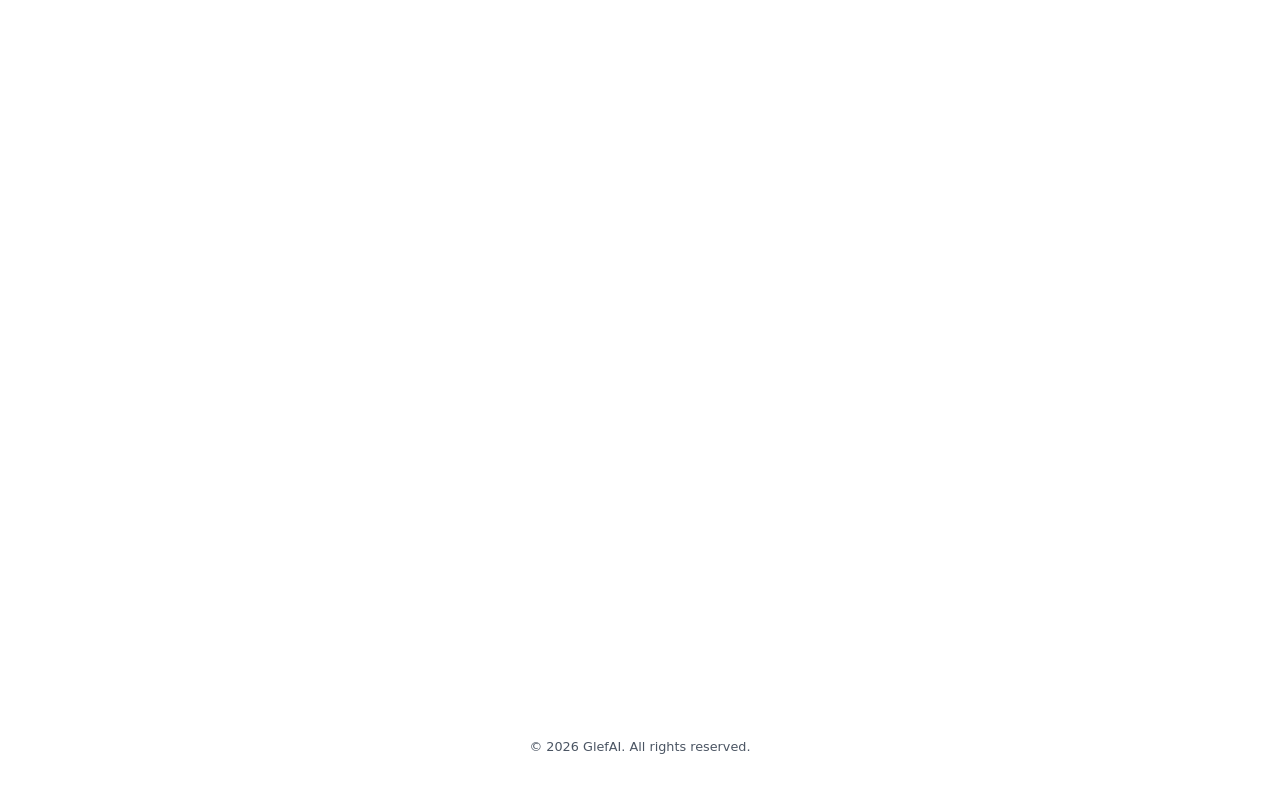
==== commit 7e322f8d: "update icons" ====
--- a/index.html
+++ b/index.html
@@ -105,7 +105,7 @@
             <ul class="expertise-list">
                 <li class="expertise-item">
                     <div class="expertise-icon">
-                        <img src="./icons/icons_output/automation.svg" alt="Python Icon">
+                        <img src="./icons/icons_output/python_logo.svg?v=1" alt="Python Icon">
                     </div>
                     <div class="expertise-text">
                         <h3>파이썬 (Python)</h3>
@@ -114,7 +114,7 @@
                 </li>
                 <li class="expertise-item">
                     <div class="expertise-icon">
-                        <img src="./icons/icons_output/neural_net.svg" alt="AI Icon">
+                        <img src="./icons/icons_output/neural_net.svg?v=1" alt="AI Icon">
                     </div>
                     <div class="expertise-text">
                         <h3>인공지능 (AI)</h3>
@@ -123,25 +123,25 @@
                 </li>
                 <li class="expertise-item">
                     <div class="expertise-icon">
-                        <img src="./icons/icons_output/llm_chat.svg" alt="LLM Icon">
+                        <img src="./icons/icons_output/llm_chat.svg?v=1" alt="LLM Icon">
                     </div>
                     <div class="expertise-text">
                         <h3>생성형 AI (LLM)</h3>
-                        <p>LLM 기반 서비스 구축 및 프롬프트 엔지니어링 전략</p>
-                    </div>
-                </li>
-                <li class="expertise-item">
-                    <div class="expertise-icon">
-                        <img src="./icons/icons_output/rag_search.svg" alt="RAG Icon">
-                    </div>
-                    <div class="expertise-text">
-                        <h3>RAG & 검색 시스템</h3>
+                        <p>생성형 AI 서비스를 이용한 영상 생성 및 홍보 컨텐츠 제작</p>
+                    </div>
+                </li>
+                <li class="expertise-item">
+                    <div class="expertise-icon">
+                        <img src="./icons/icons_output/rag_search.svg?v=1" alt="RAG Icon">
+                    </div>
+                    <div class="expertise-text">
+                        <h3>검색 증강 생성(RAG) & 지식 데이터 베이스 구축</h3>
                         <p>검색 증강 생성(RAG) 기술을 활용한 지식 베이스 구축</p>
                     </div>
                 </li>
                 <li class="expertise-item">
                     <div class="expertise-icon">
-                        <img src="./icons/icons_output/ai_agent.svg" alt="Agent Icon">
+                        <img src="./icons/icons_output/agent_chat_combined.svg?v=1" alt="Agent Icon">
                     </div>
                     <div class="expertise-text">
                         <h3>AI 에이전트 개발</h3>
@@ -150,11 +150,11 @@
                 </li>
                 <li class="expertise-item">
                     <div class="expertise-icon">
-                        <img src="./icons/icons_output/knowledge_graph.svg" alt="BI Icon">
+                        <img src="./icons/icons_output/bi_chart.svg?v=1" alt="BI Icon">
                     </div>
                     <div class="expertise-text">
                         <h3>데이터 분석 & BI</h3>
-                        <p>Tableau/PowerBI 대시보드 시각화 및 인사이트 도출</p>
+                        <p>판매, 생산 데이터 분석 및 Tableau/PowerBI 등을 이용한 대시보드 시각화 및 인사이트 도출</p>
                     </div>
                 </li>
             </ul>
--- a/style.css
+++ b/style.css
@@ -365,7 +365,6 @@
     padding: 1.5rem;
     border-radius: 12px;
     background: rgba(255, 255, 255, 0.4);
-    border: 1px solid rgba(79, 70, 229, 0.05);
     transition: var(--transition);
 }
 
@@ -373,20 +372,22 @@
     background: rgba(255, 255, 255, 0.9);
     transform: translateX(8px);
     box-shadow: 0 10px 30px rgba(79, 70, 229, 0.08);
-    border-color: rgba(79, 70, 229, 0.2);
 }
 
 .expertise-icon {
-    flex-shrink: 0;
-    width: 60px;
-    height: 60px;
-    display: flex;
-    align-items: center;
-    justify-content: center;
-    background: linear-gradient(135deg, rgba(79, 70, 229, 0.1), rgba(129, 140, 248, 0.15));
-    border-radius: 16px;
-    padding: 12px;
-    transition: var(--transition);
+    flex-shrink: 0 !important;
+    width: 104px !important;
+    height: 104px !important;
+    display: flex !important;
+    align-items: center !important;
+    justify-content: center !important;
+    background: linear-gradient(135deg, rgba(79, 70, 229, 0.08), rgba(129, 140, 248, 0.12)) !important;
+    border-radius: 24px !important;
+    padding: 18px !important;
+    /* 아이콘 크기에 맞춰 패딩 미세 조정 */
+    transition: var(--transition) !important;
+    overflow: hidden !important;
+    /* 이미지 돌출 방지 */
 }
 
 .expertise-item:hover .expertise-icon {
@@ -395,9 +396,15 @@
 }
 
 .expertise-icon img {
-    width: 100%;
-    height: 100%;
-    object-fit: contain;
+    width: 100% !important;
+    height: 100% !important;
+    max-width: 100% !important;
+    max-height: 100% !important;
+    object-fit: contain !important;
+    display: block !important;
+    /* 하단 공백 제거 */
+    margin: 0 !important;
+    /* 기본 마진 제거 */
 }
 
 .expertise-text h3 {
@@ -842,9 +849,10 @@
     }
 
     .expertise-icon {
-        width: 50px;
-        height: 50px;
-        padding: 10px;
+        width: 85px !important;
+        height: 85px !important;
+        padding: 14px !important;
+        border-radius: 20px !important;
     }
 
     .expertise-text h3 {
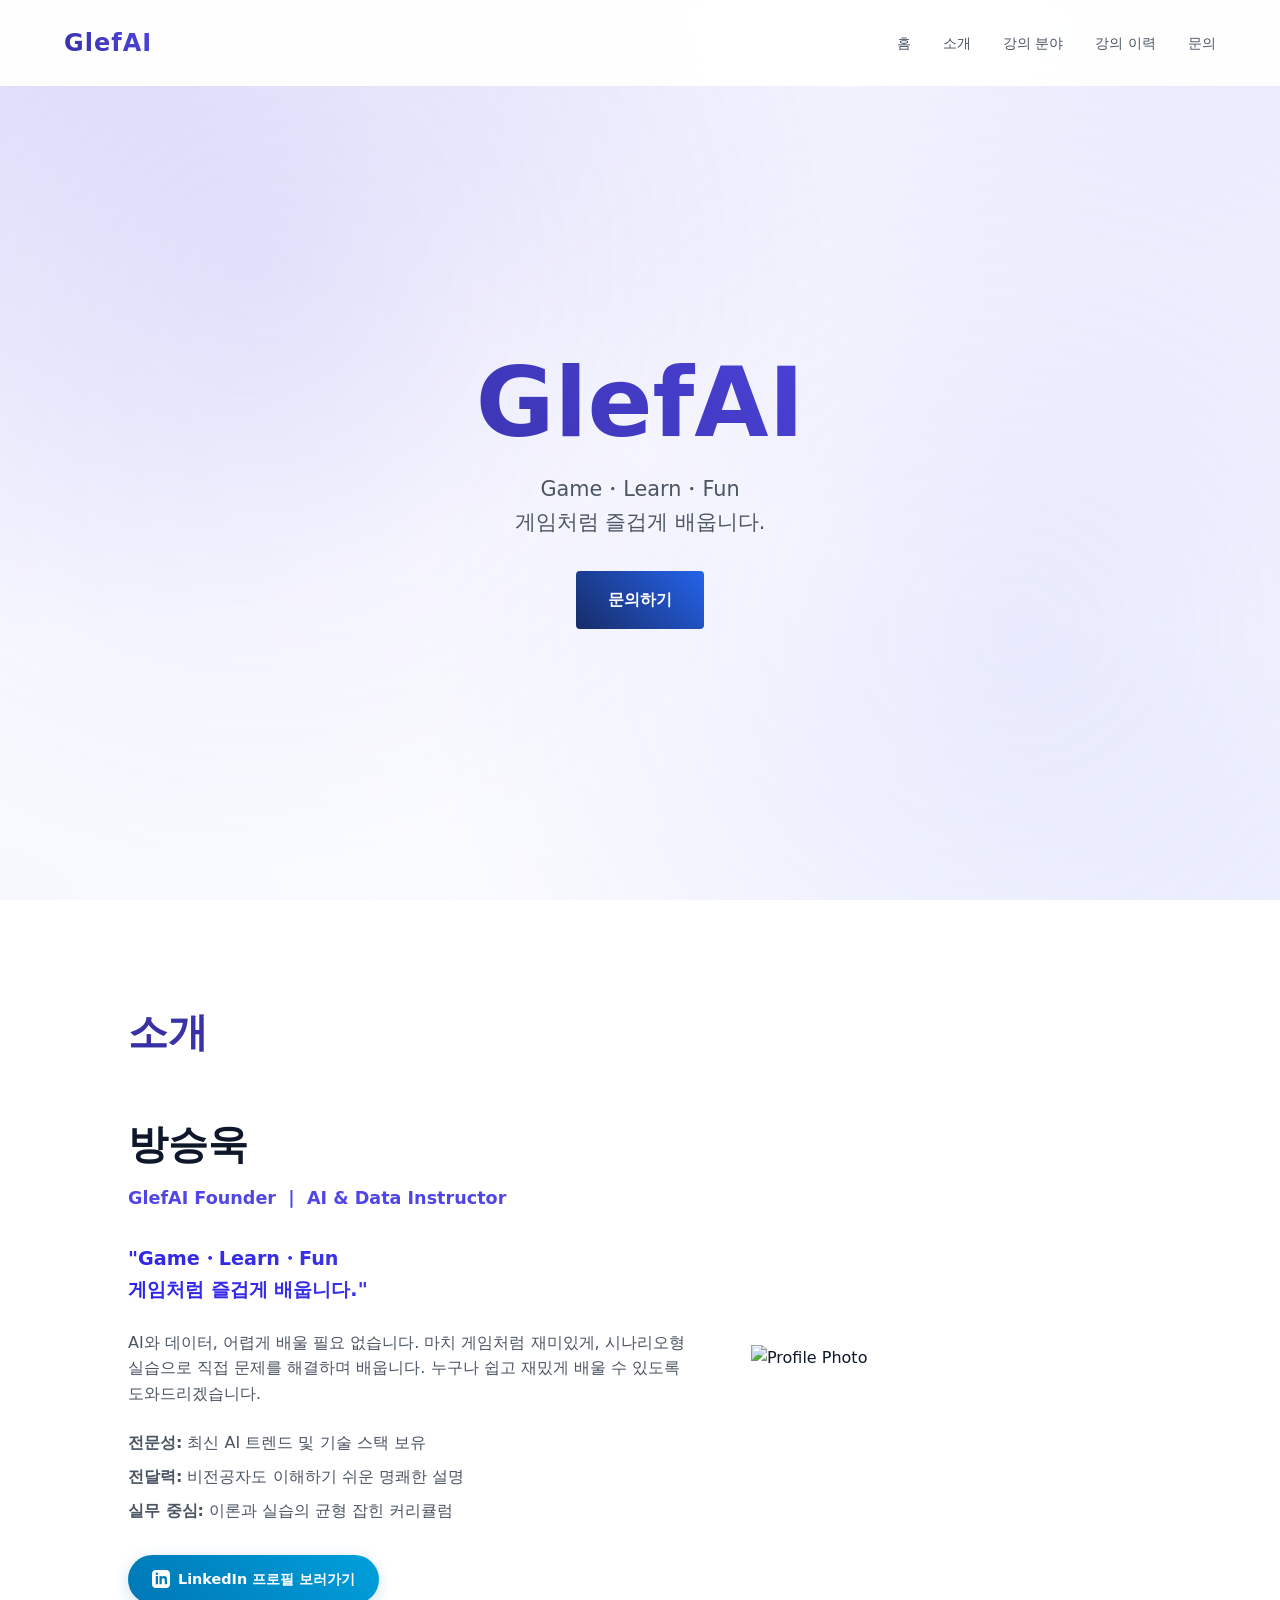
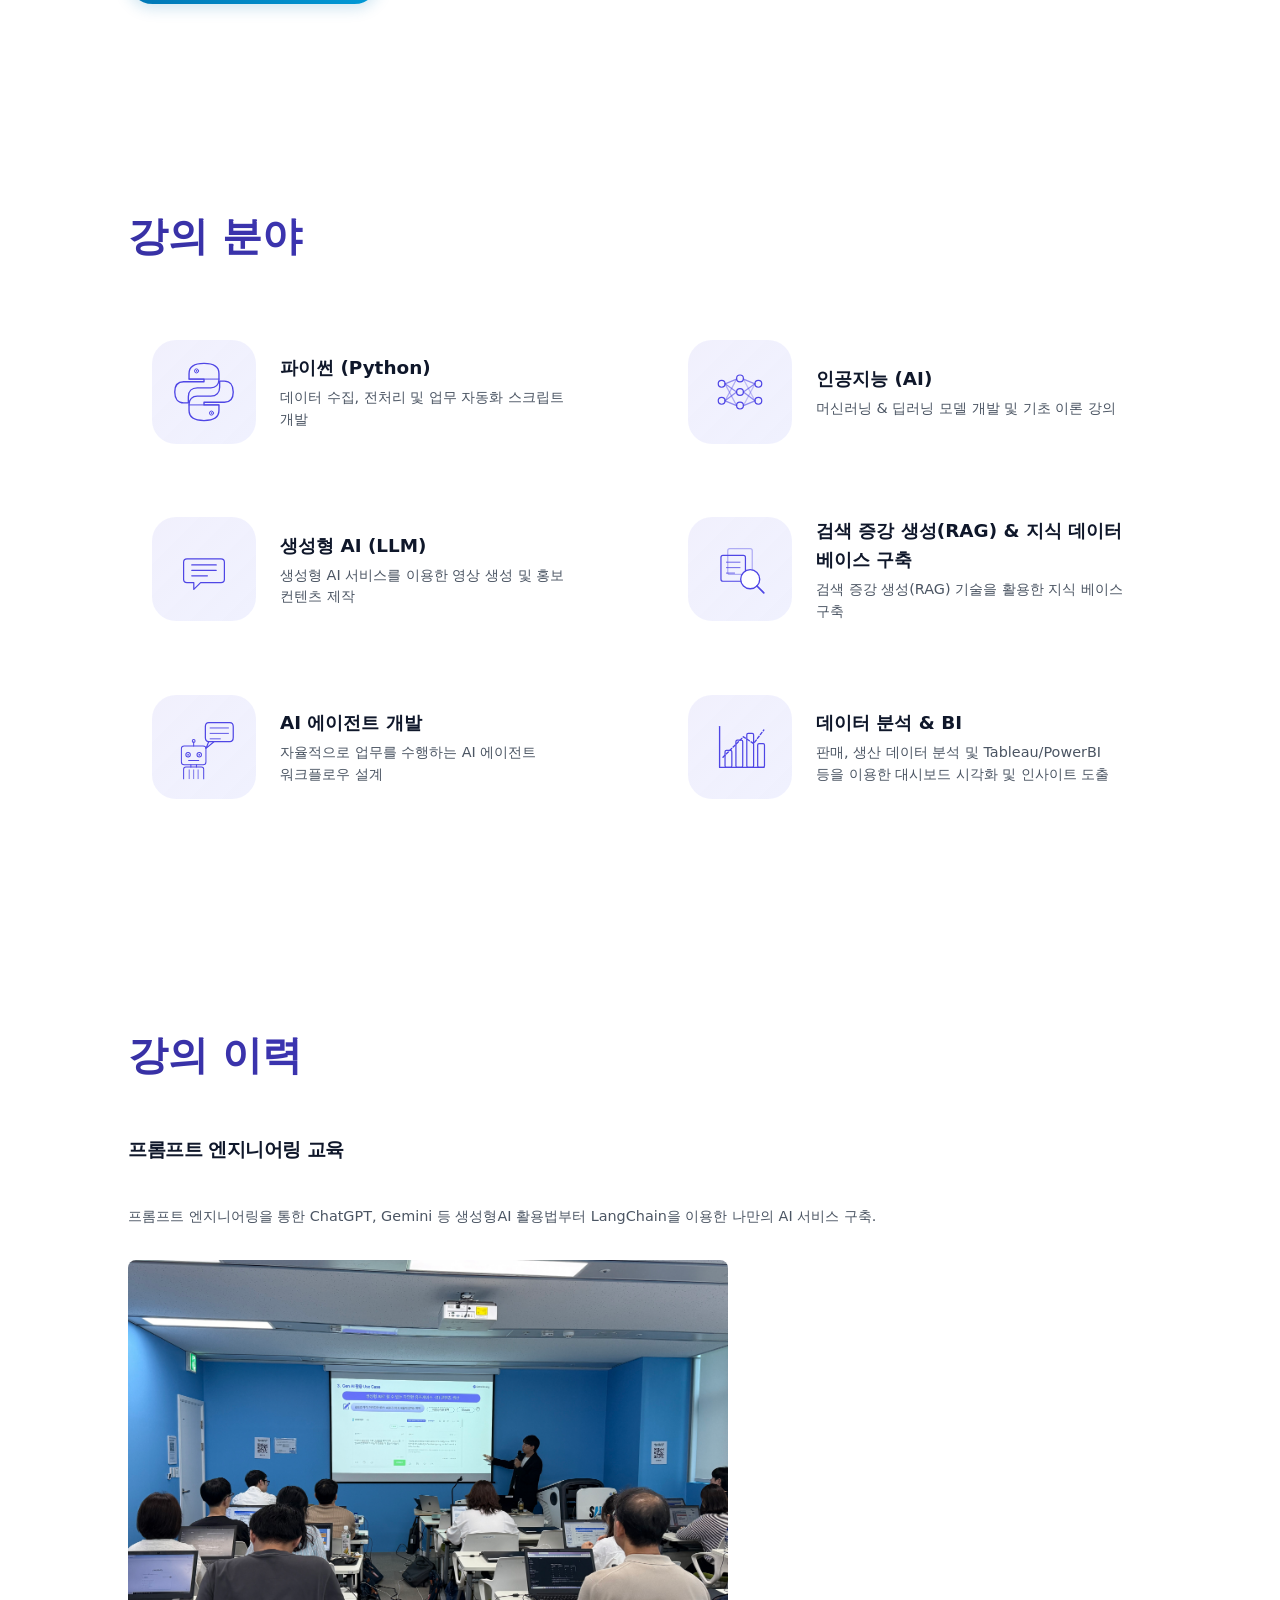
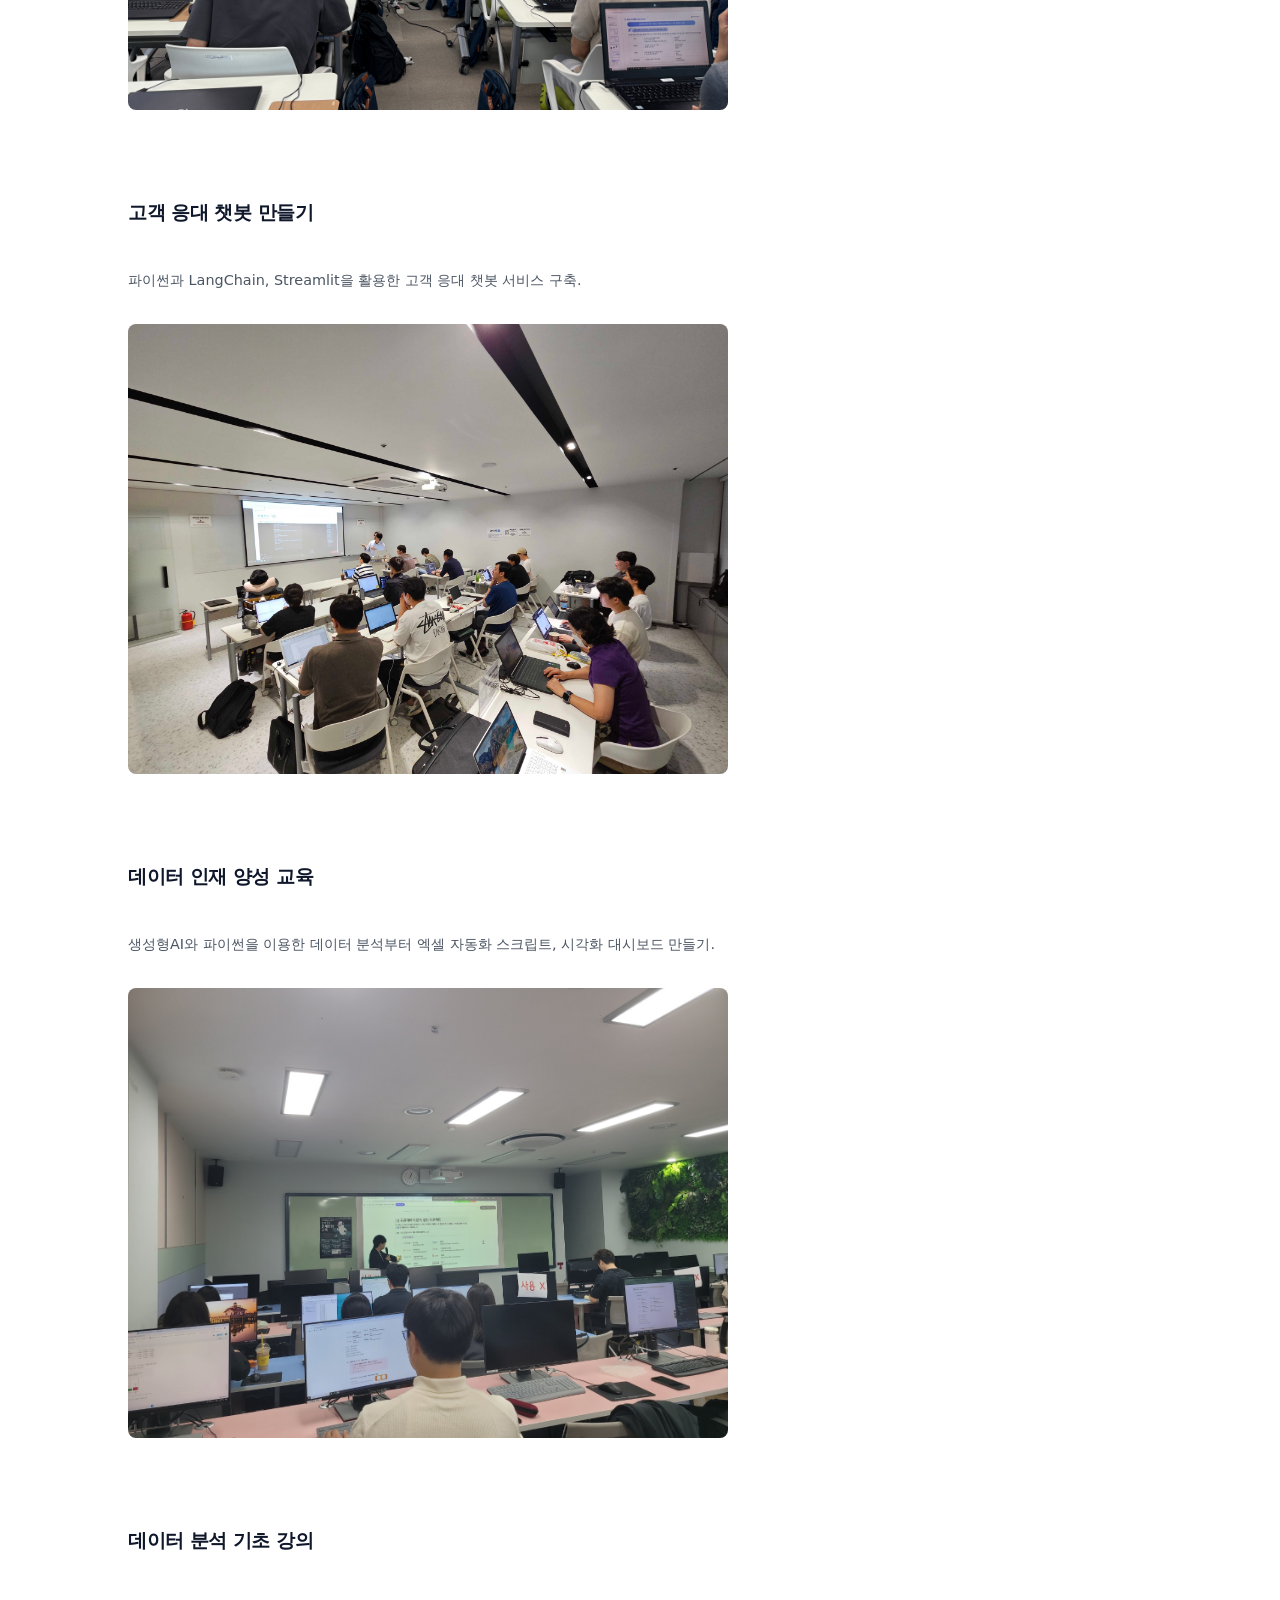
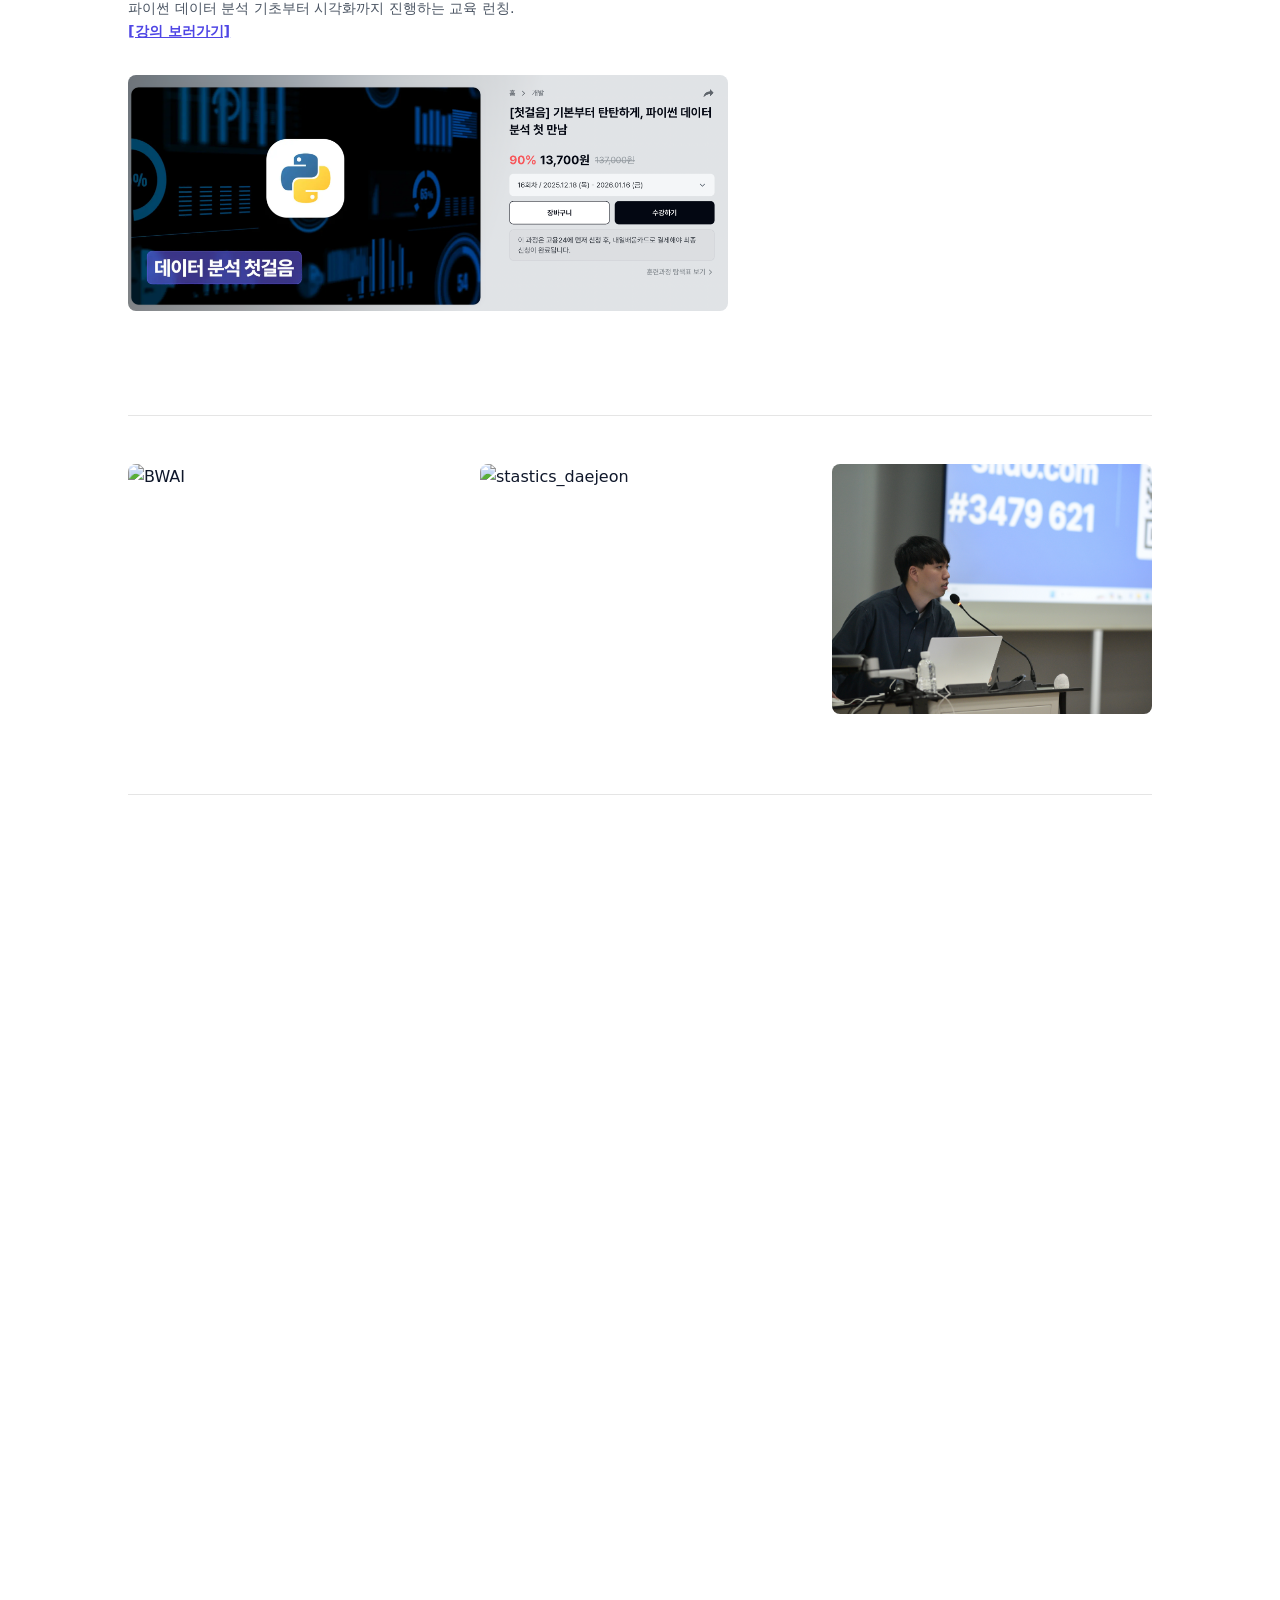
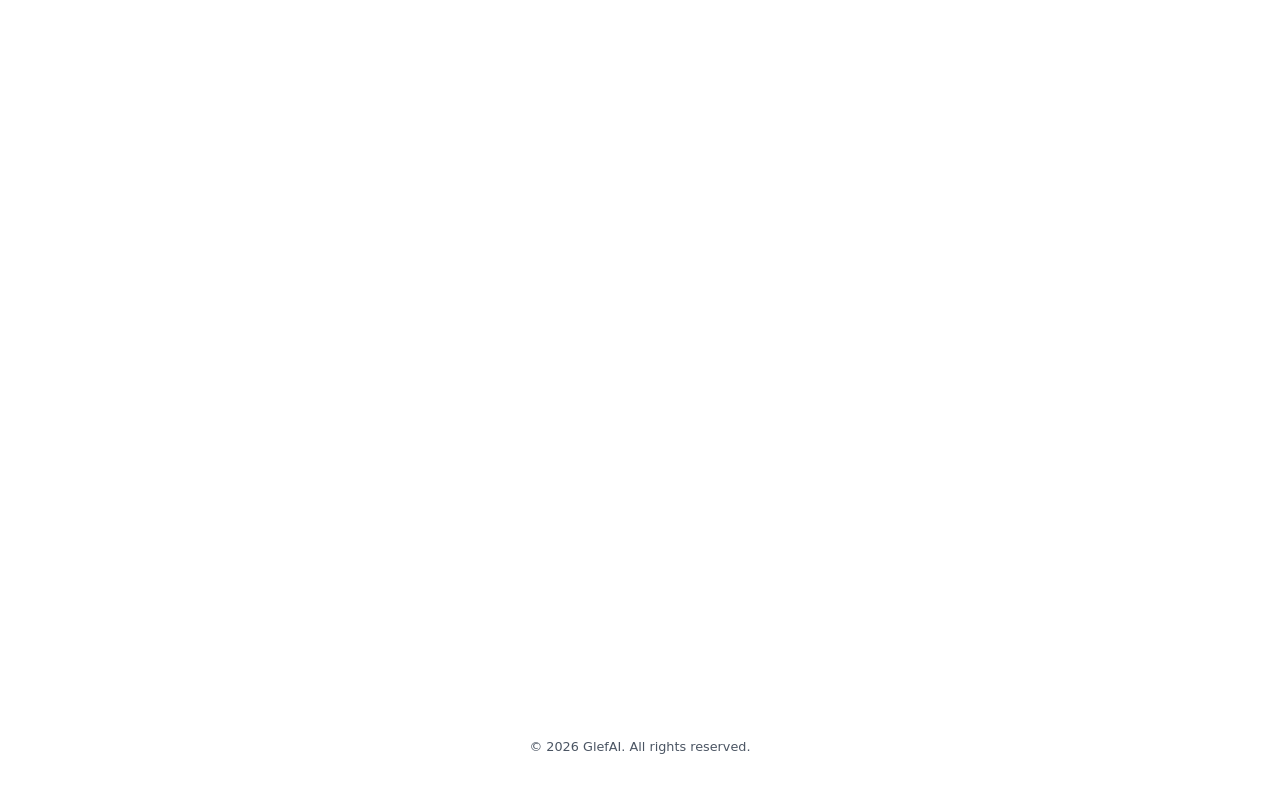
==== commit 41ecc888: "changed agent image" ====
--- a/index.html
+++ b/index.html
@@ -141,7 +141,7 @@
                 </li>
                 <li class="expertise-item">
                     <div class="expertise-icon">
-                        <img src="./icons/icons_output/agent_chat_combined.svg?v=1" alt="Agent Icon">
+                        <img src="./icons/icons_output/agent_chat_combined.svg?v=2" alt="Agent Icon">
                     </div>
                     <div class="expertise-text">
                         <h3>AI 에이전트 개발</h3>
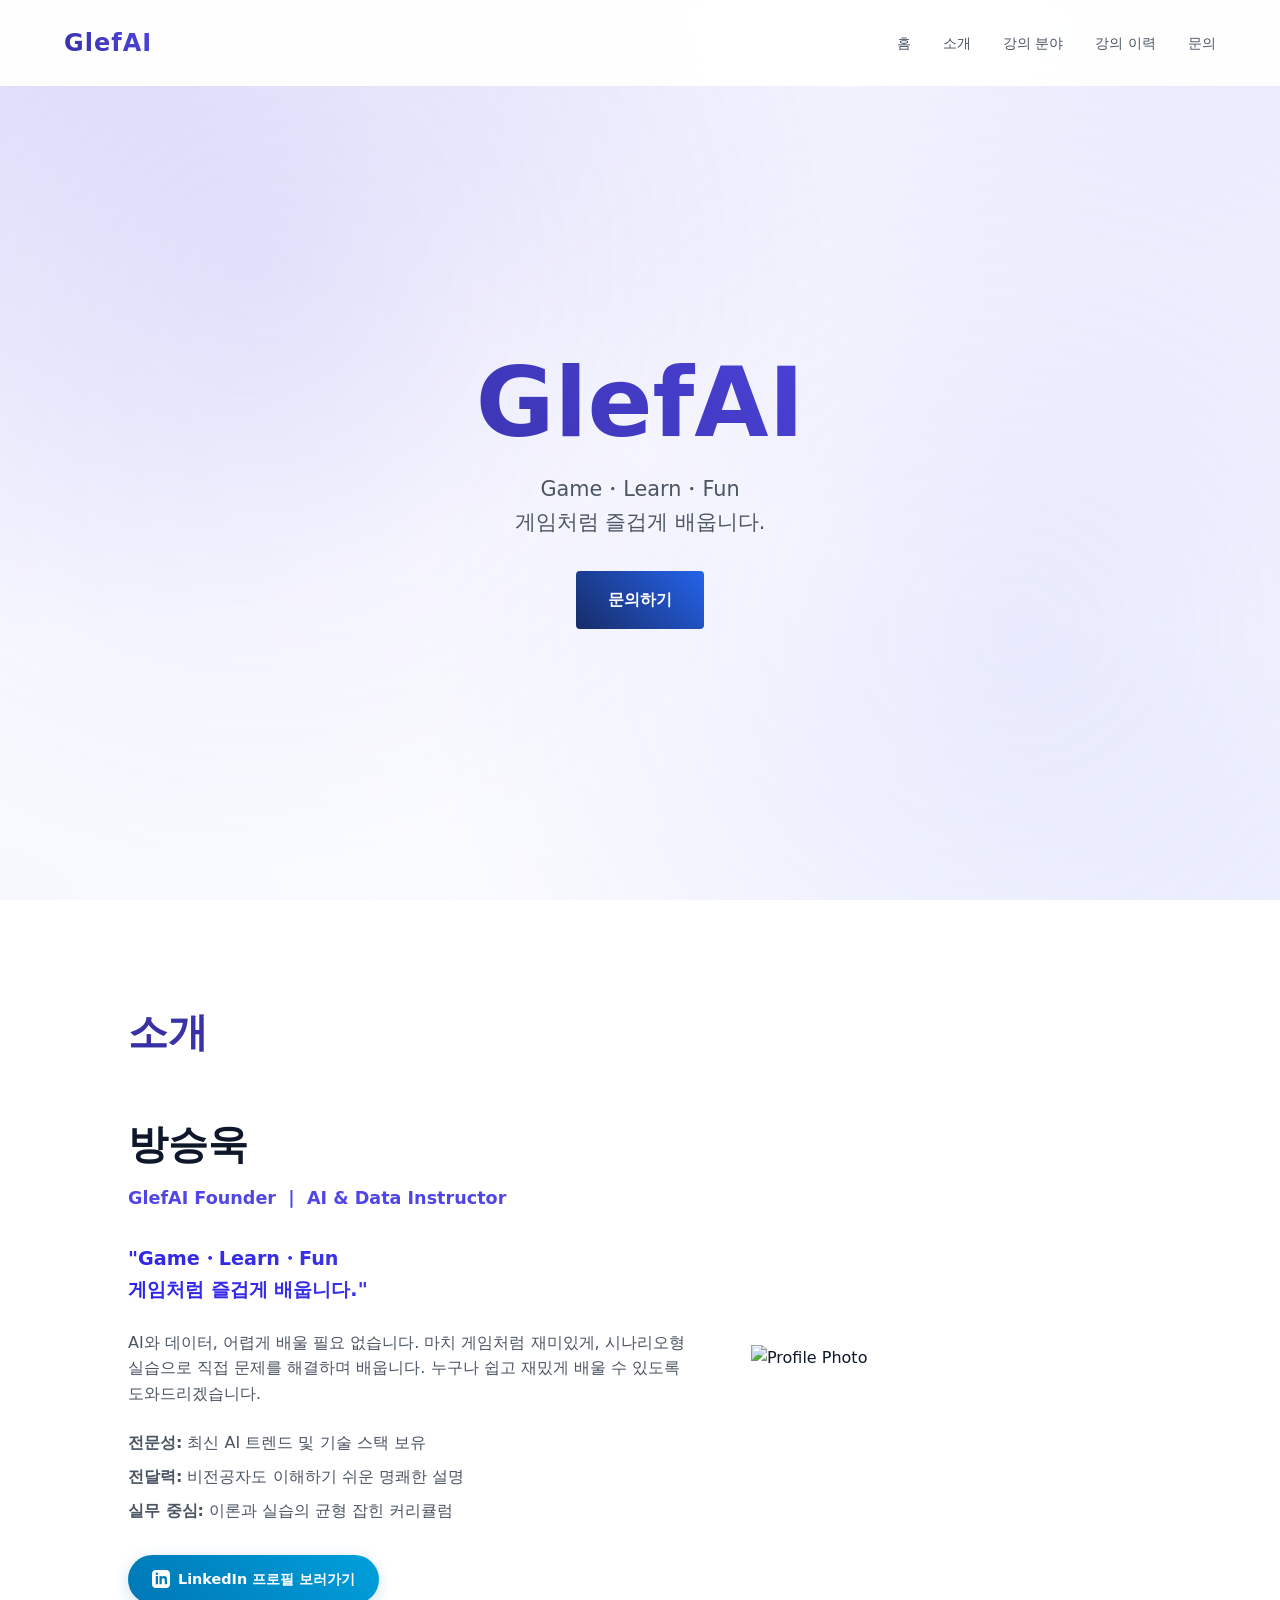
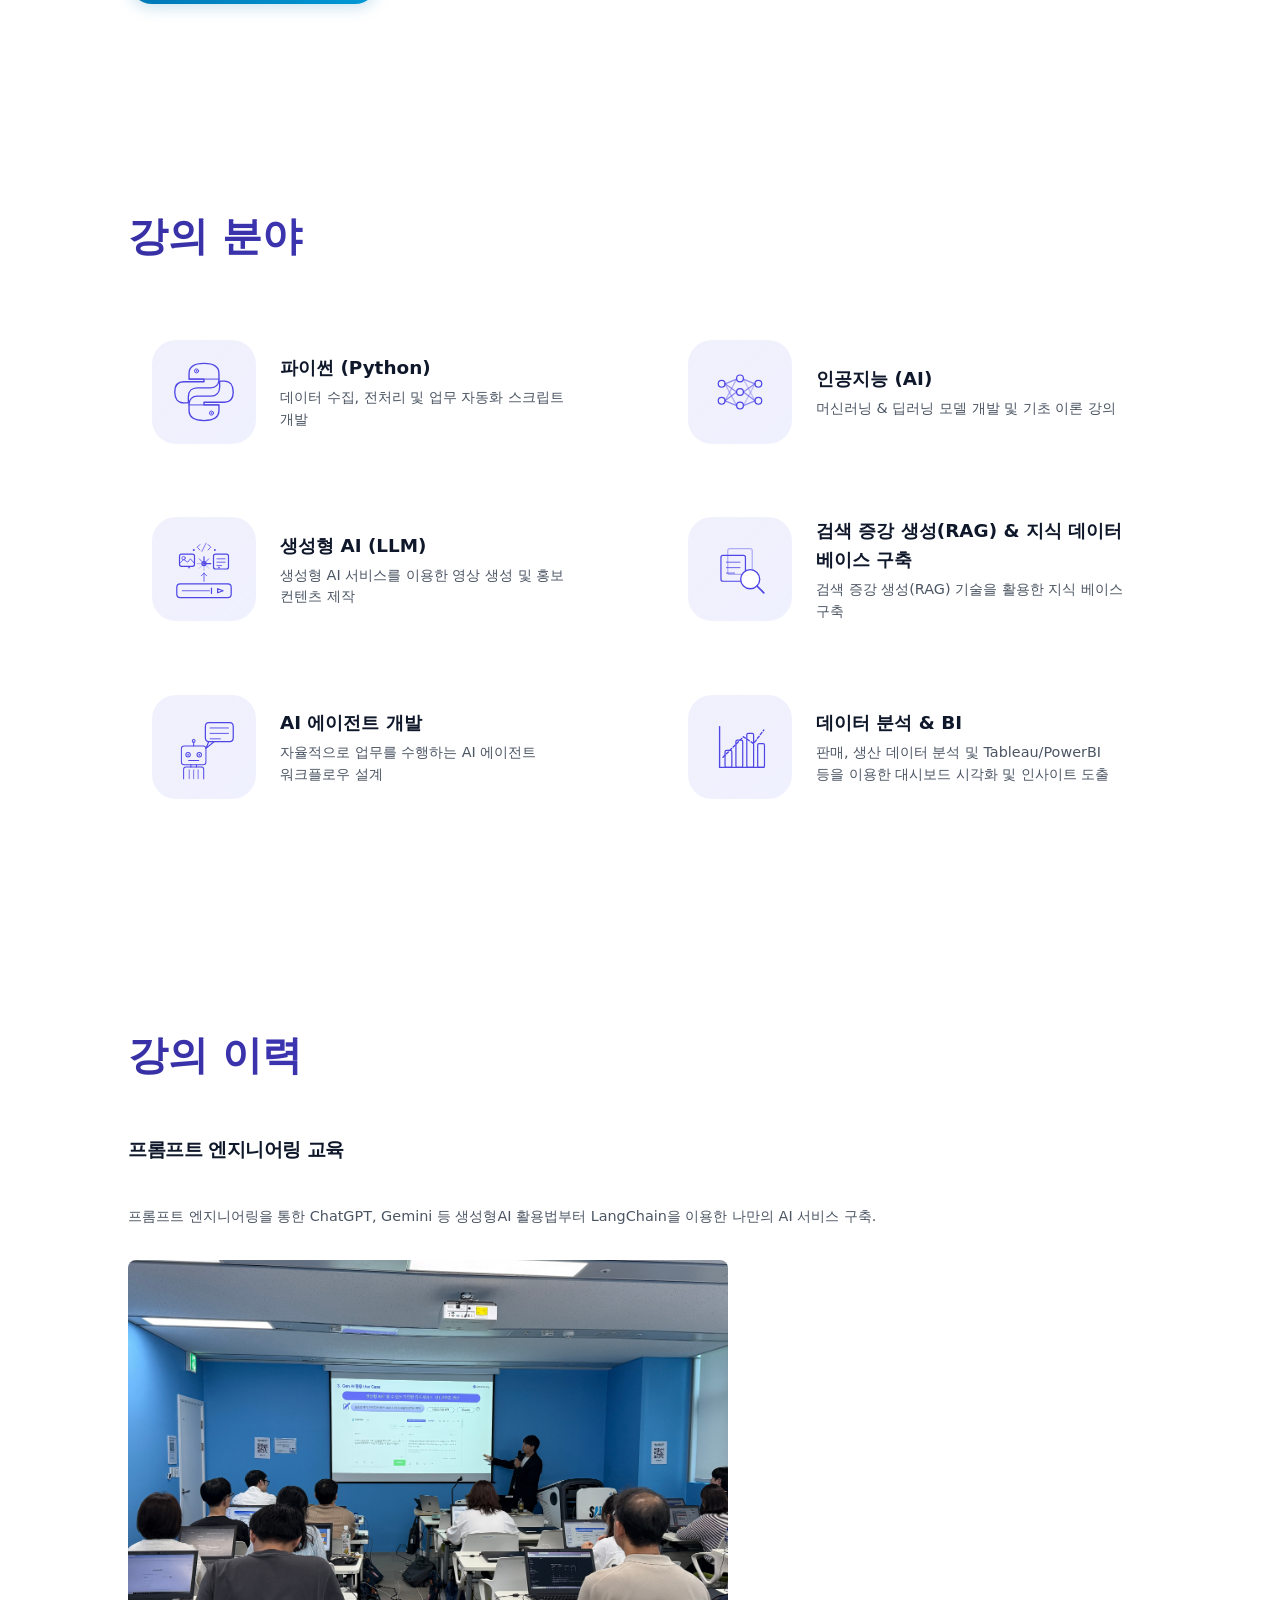
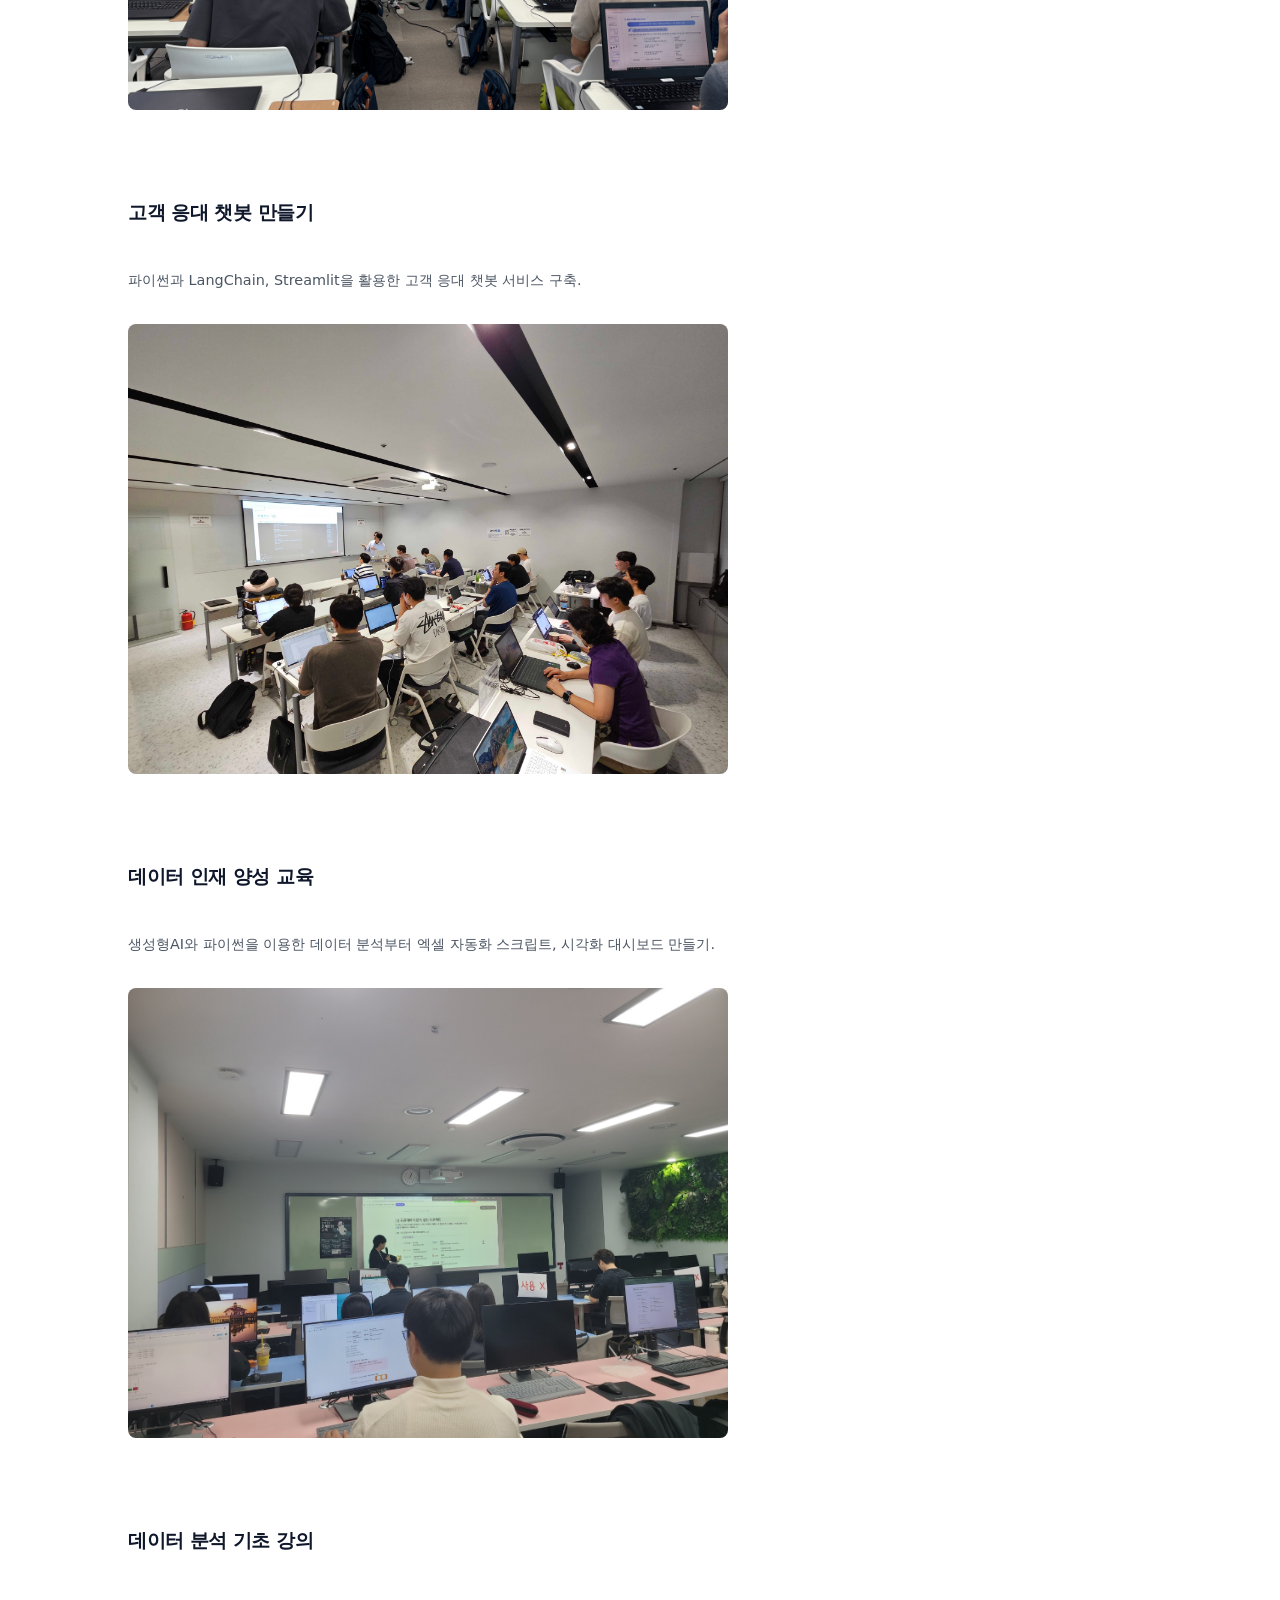
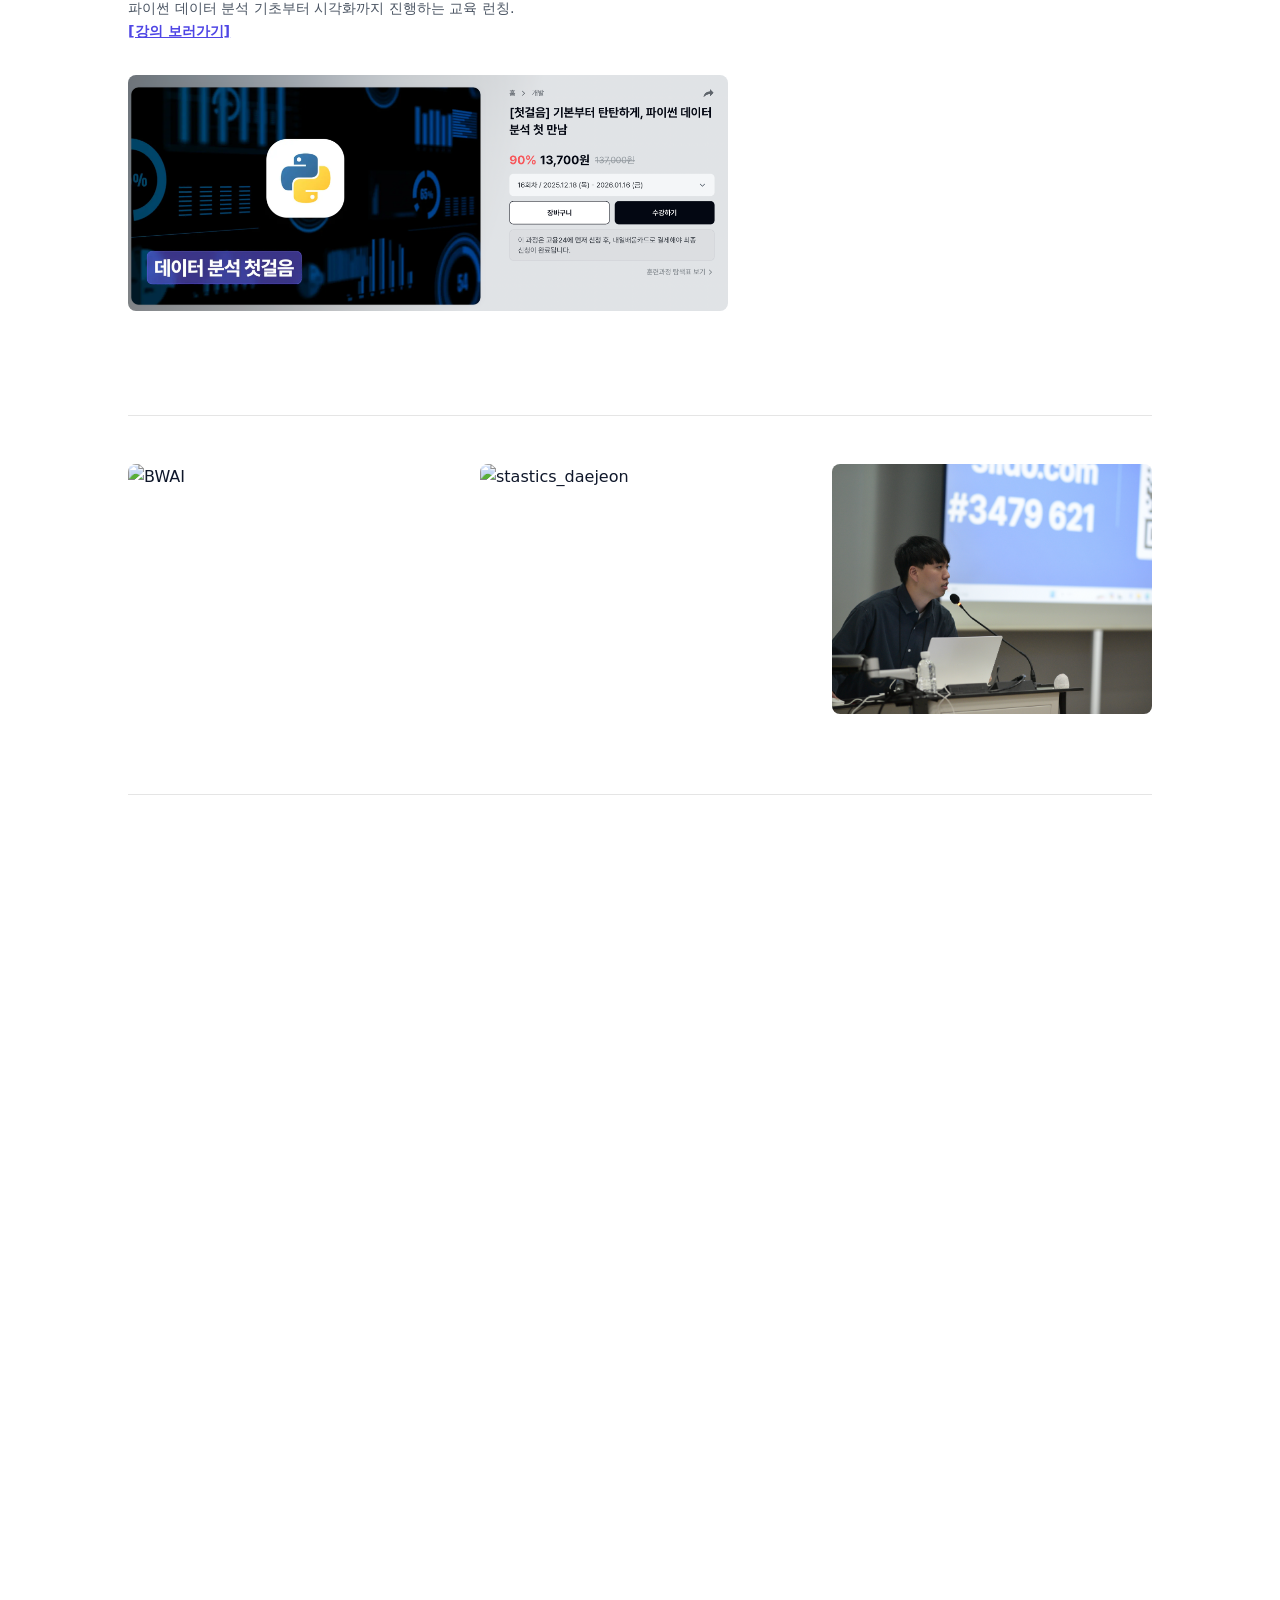
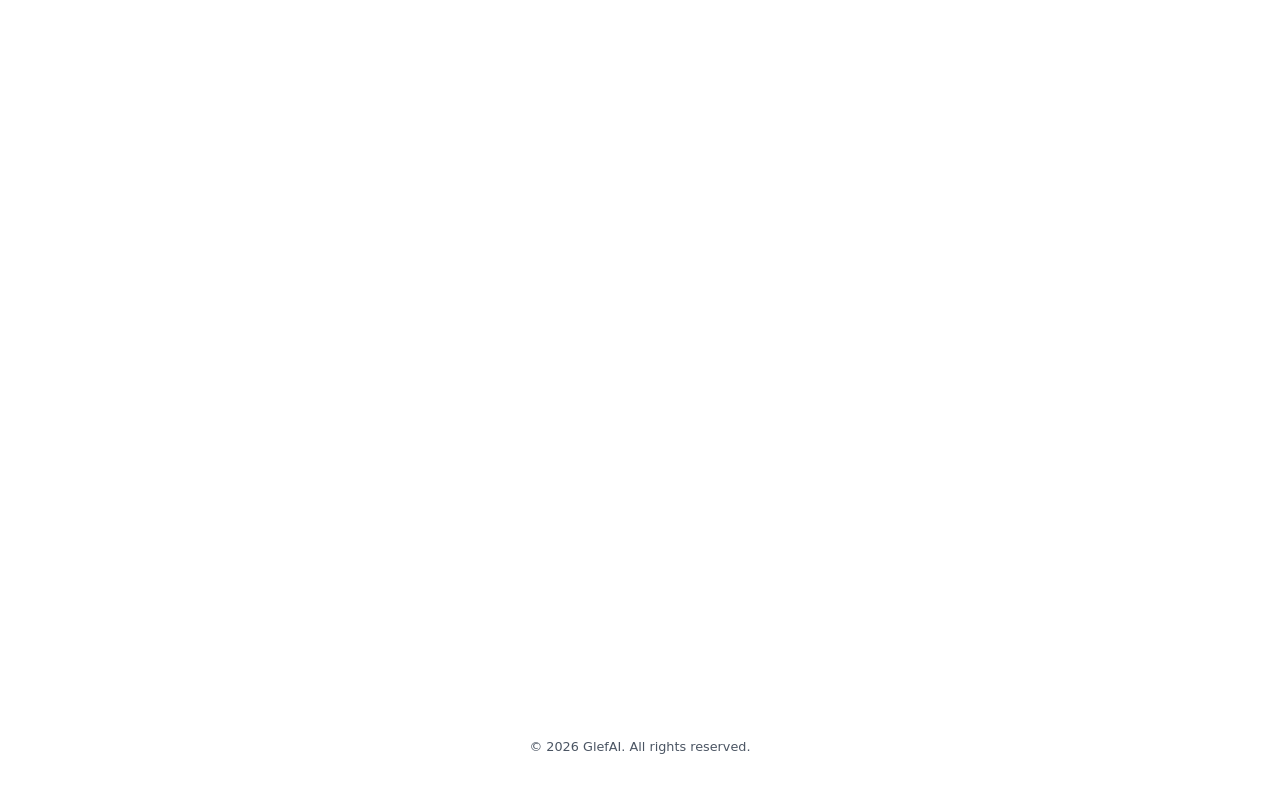
==== commit 2cc9f9d5: "add gerative_ai.svg" ====
--- a/index.html
+++ b/index.html
@@ -123,7 +123,7 @@
                 </li>
                 <li class="expertise-item">
                     <div class="expertise-icon">
-                        <img src="./icons/icons_output/llm_chat.svg?v=1" alt="LLM Icon">
+                        <img src="./icons/icons_output/generateve_ai.svg?v=1" alt="LLM Icon">
                     </div>
                     <div class="expertise-text">
                         <h3>생성형 AI (LLM)</h3>
